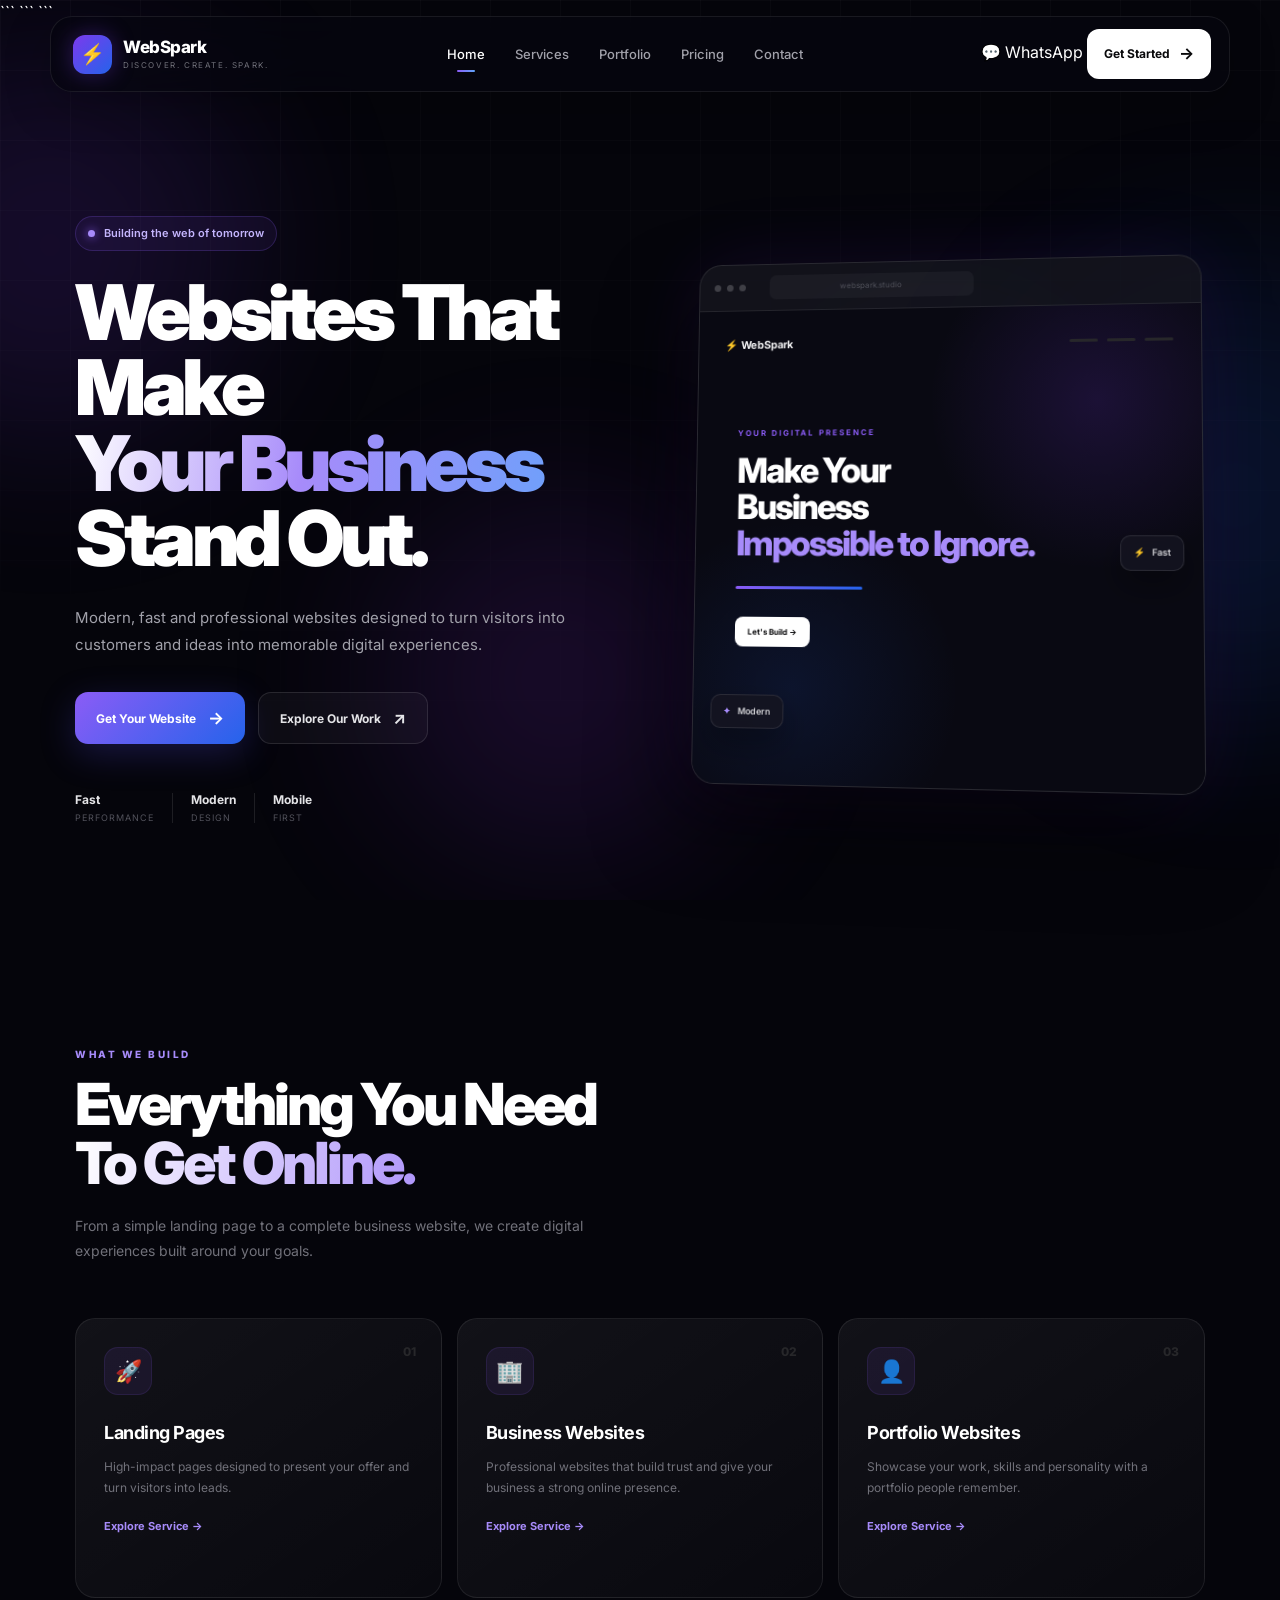
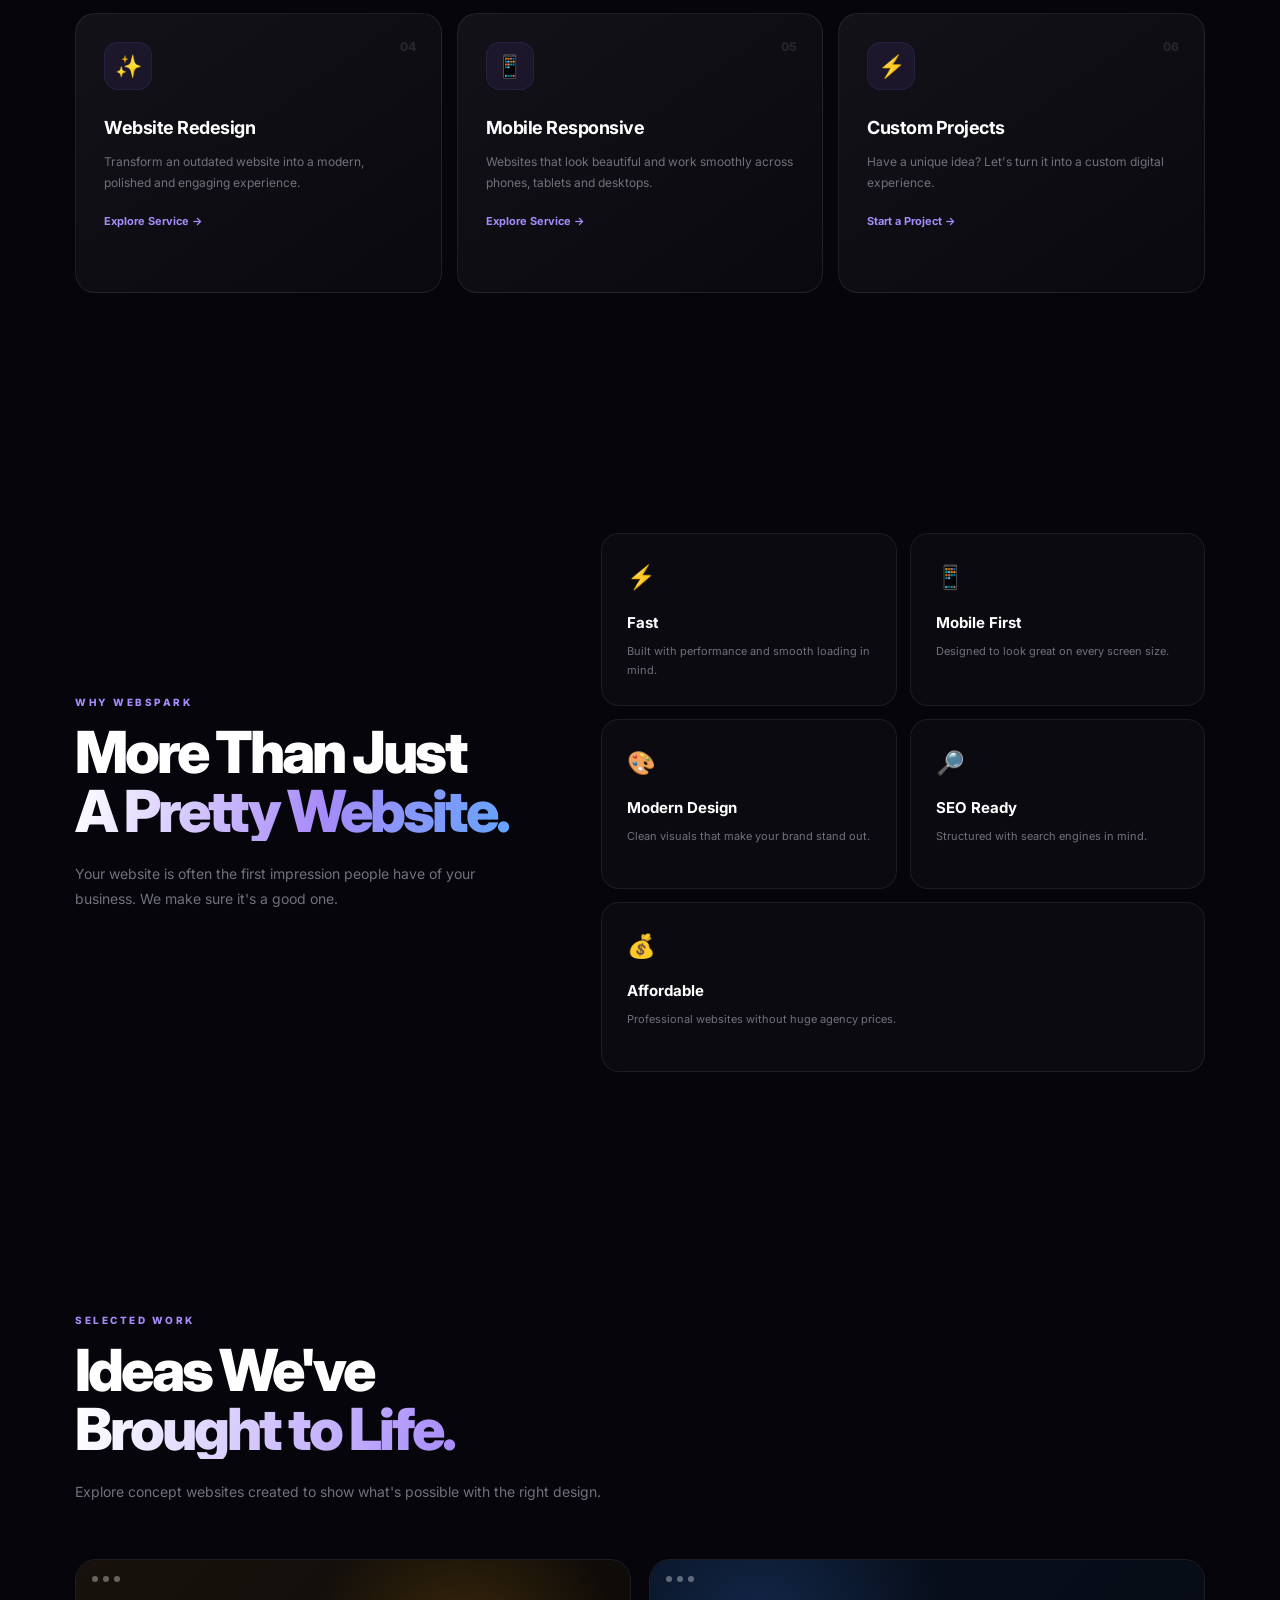
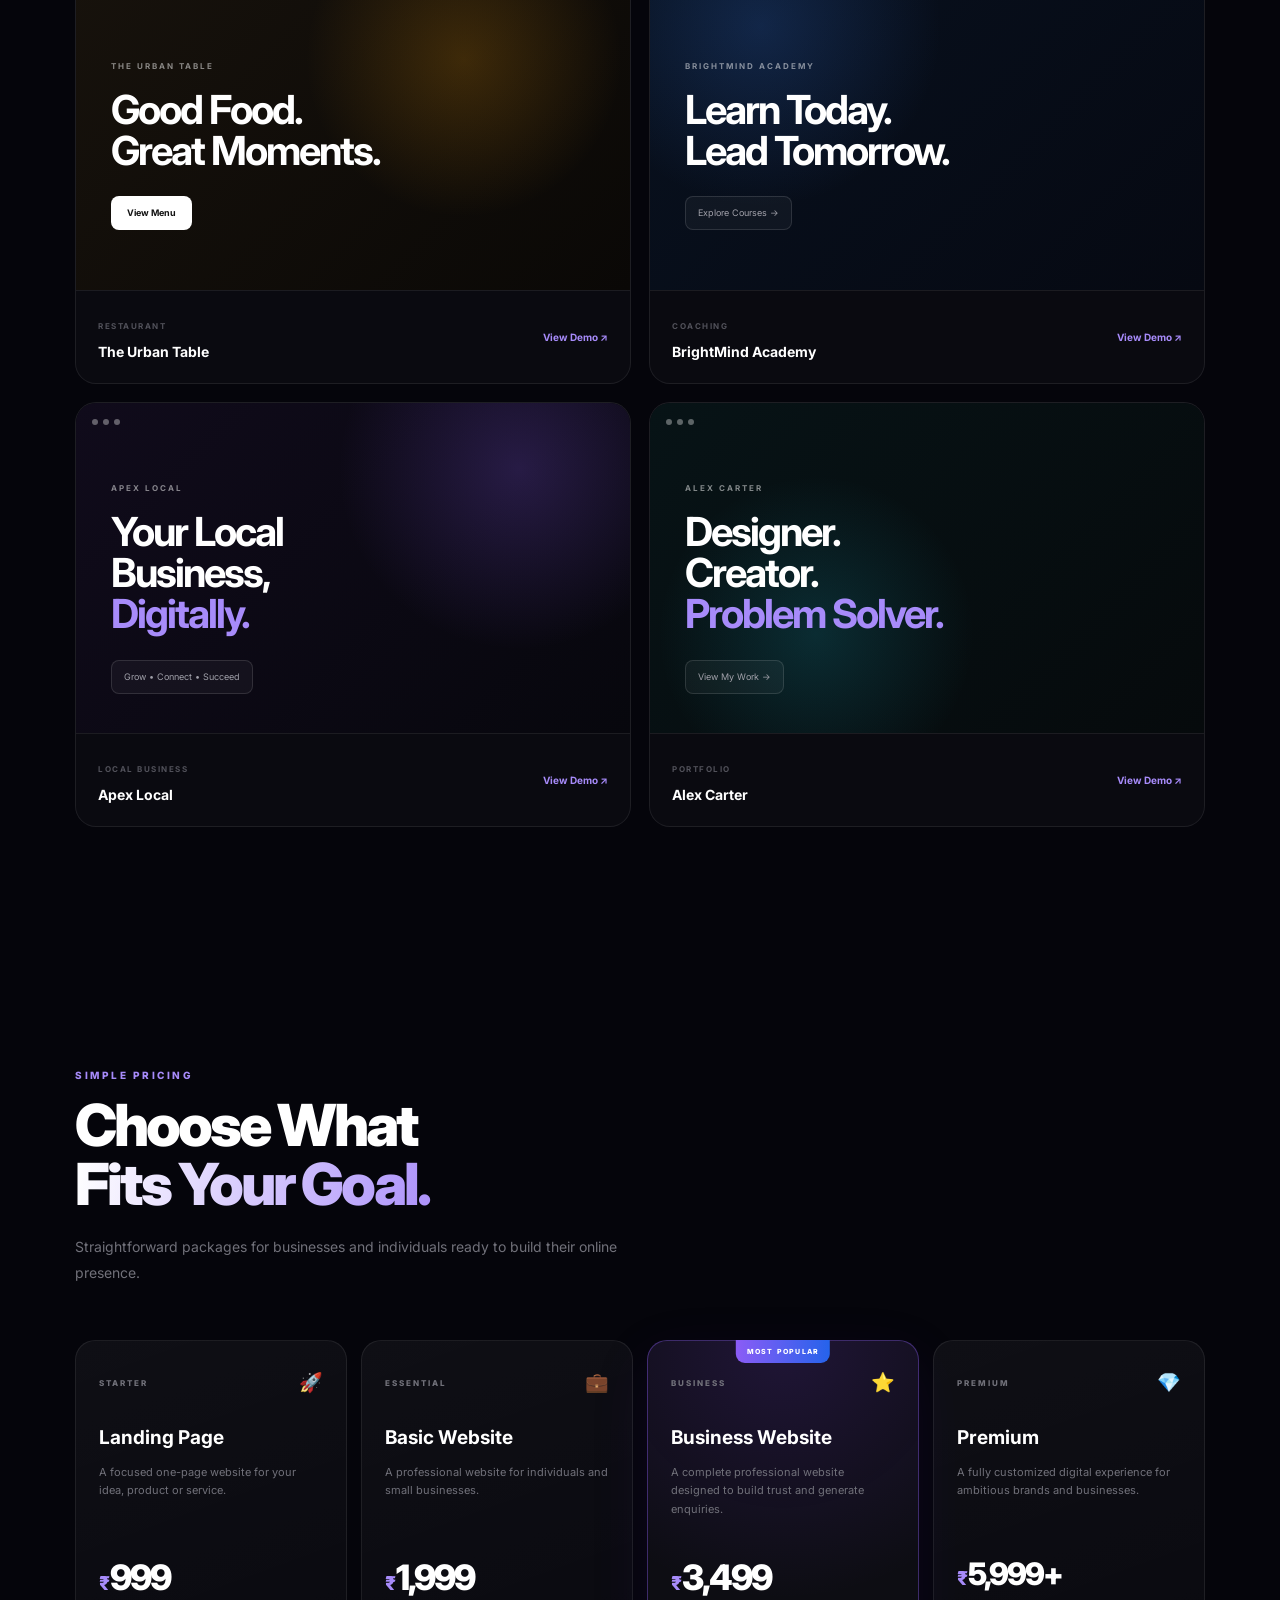
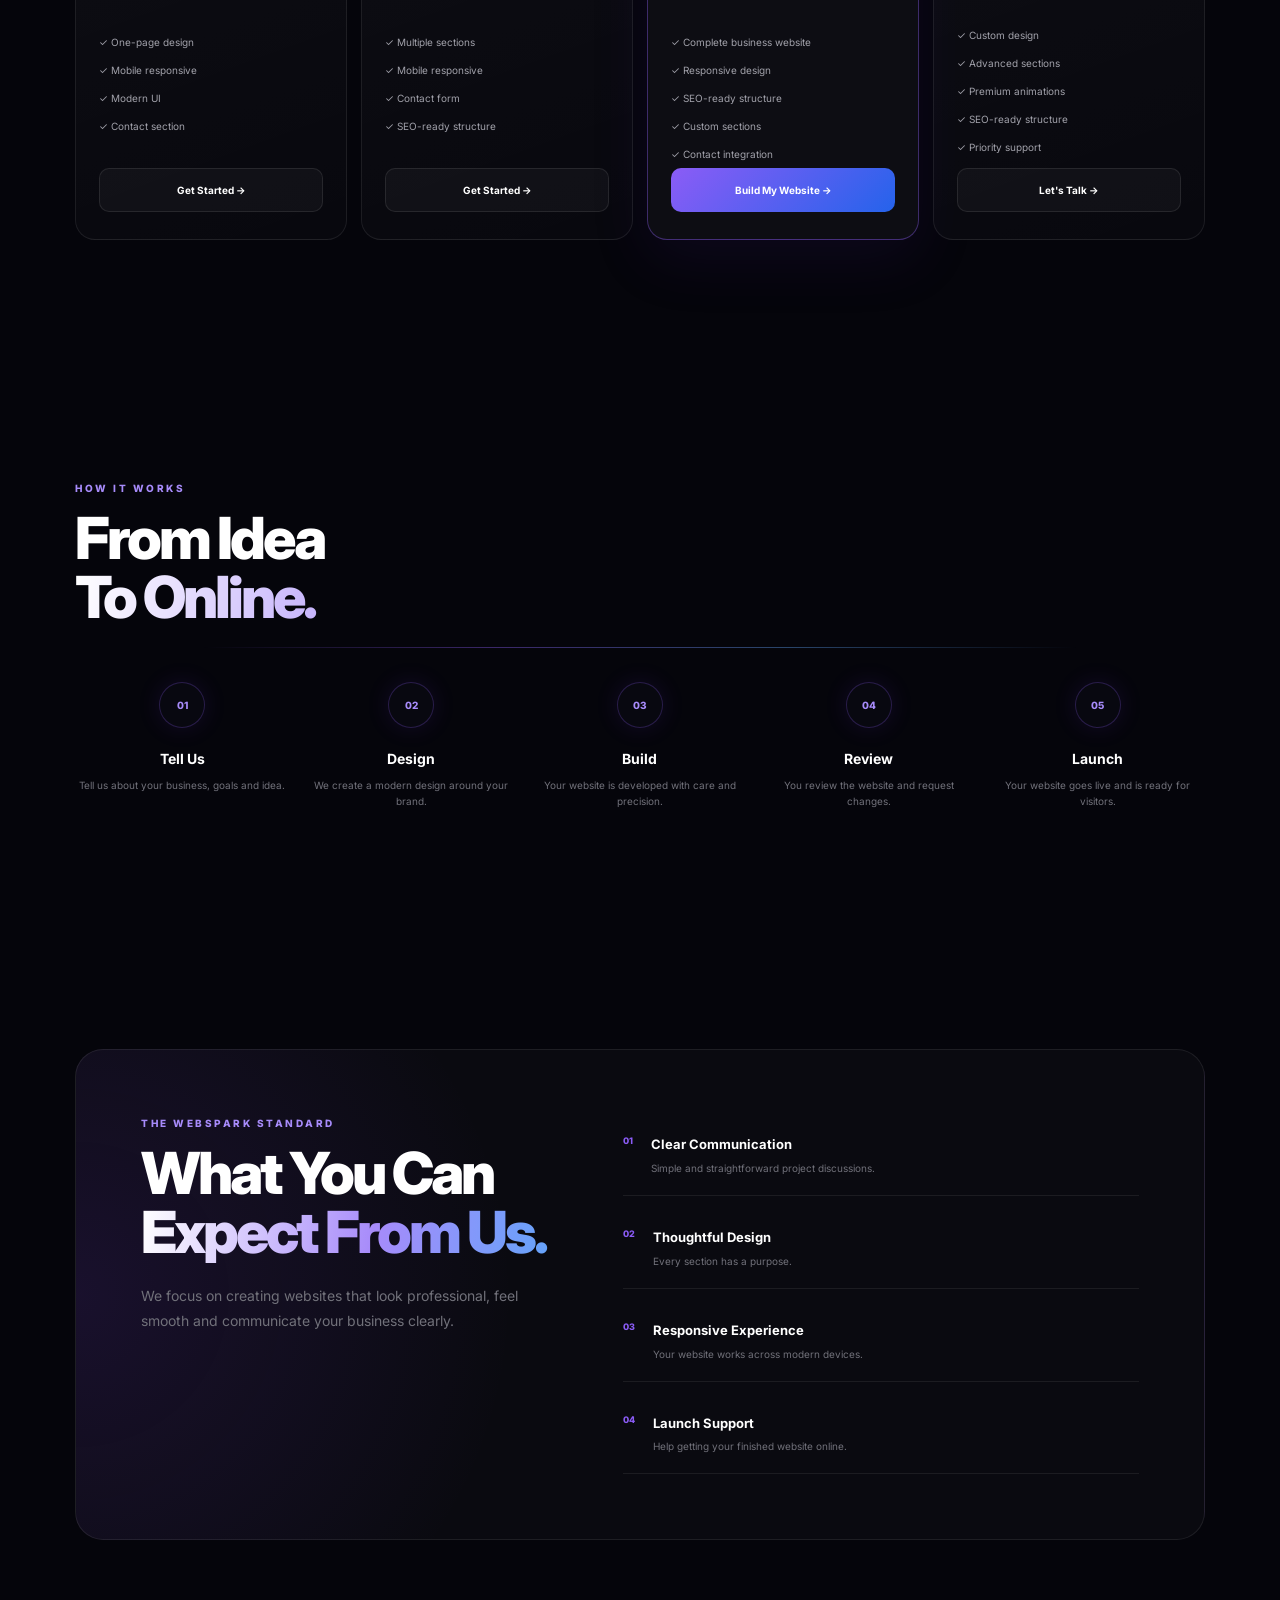
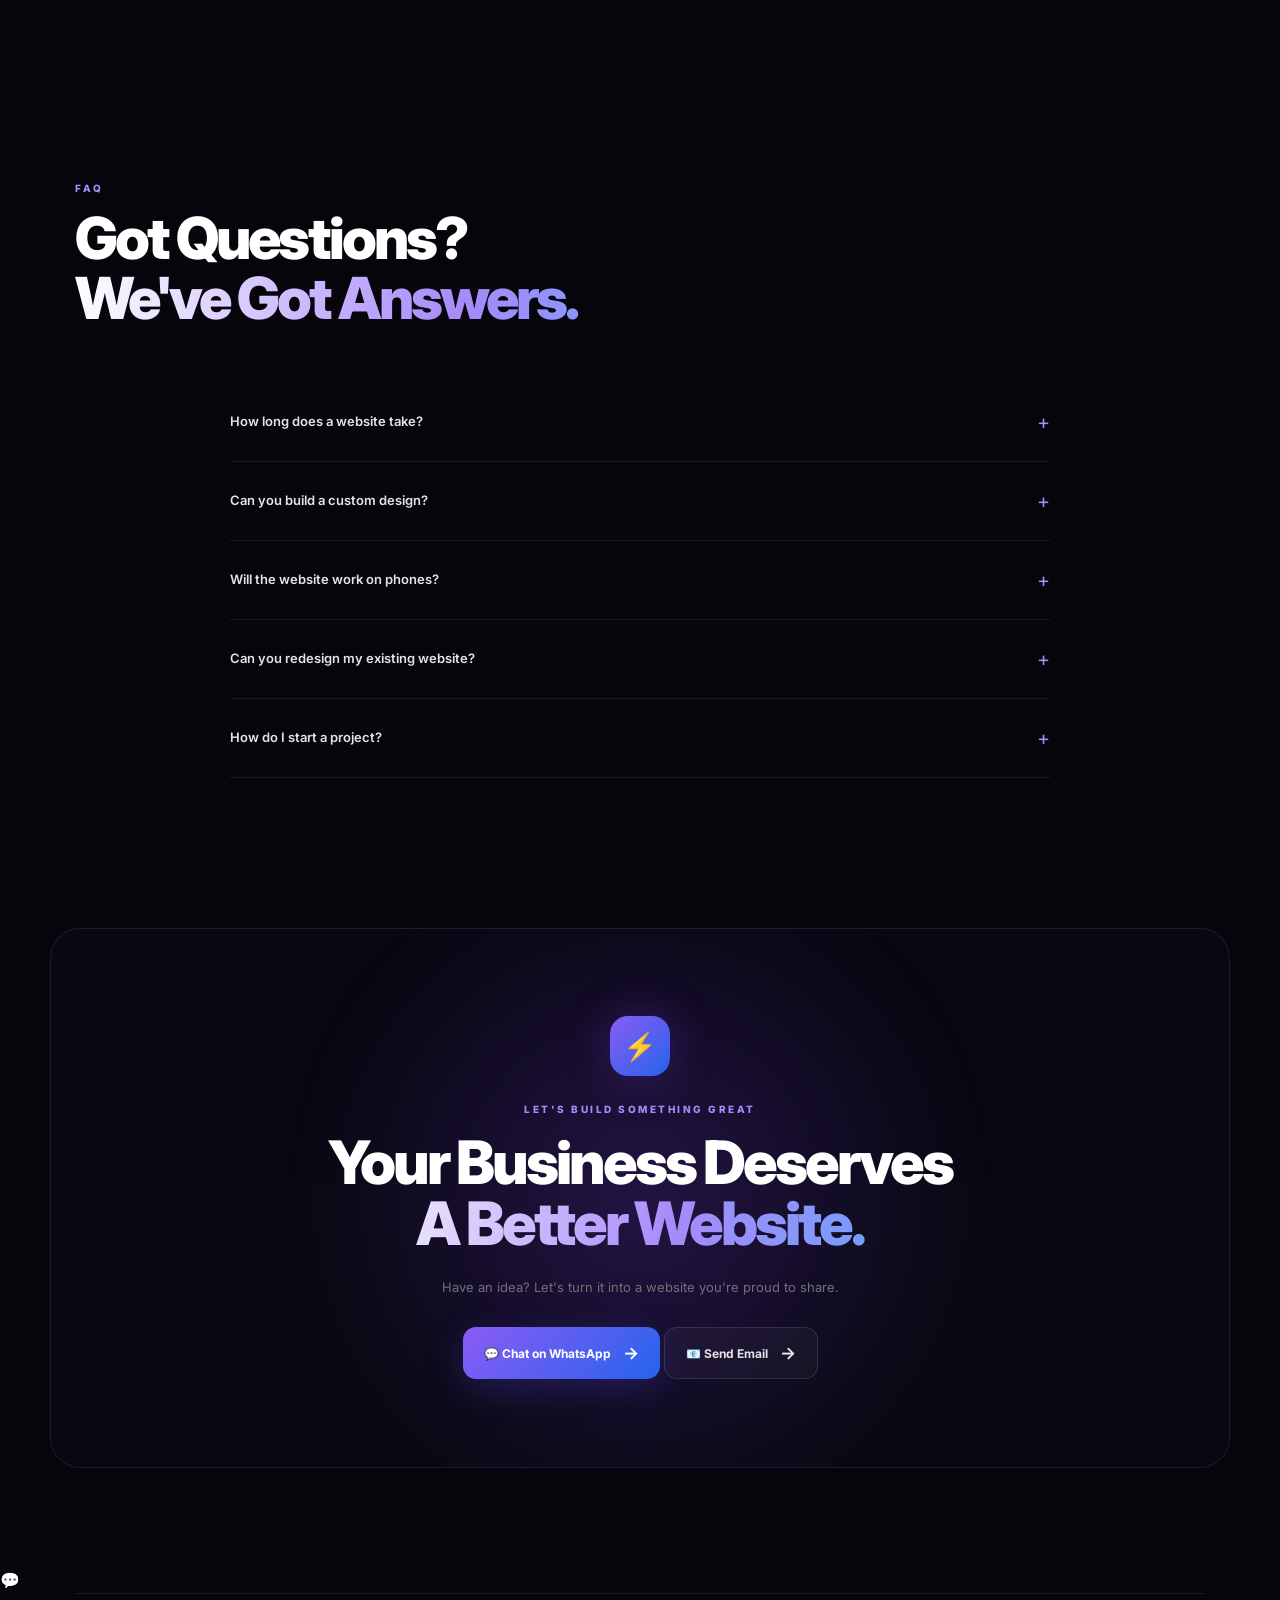
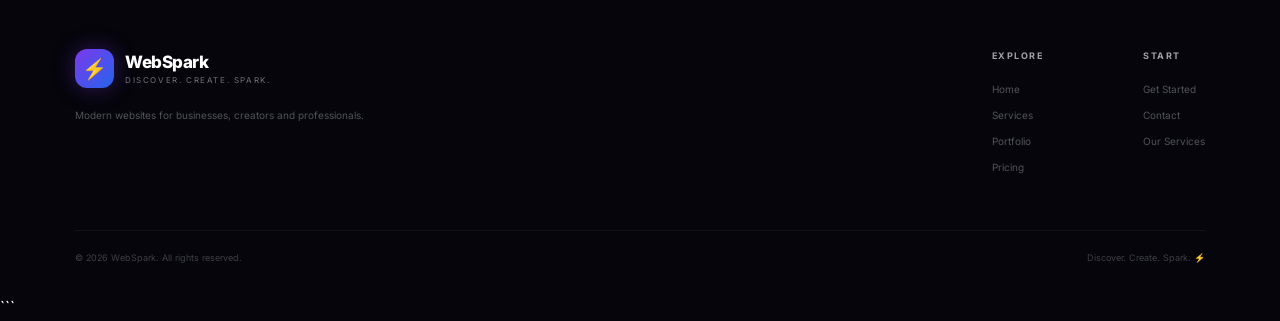
==== index.html @ c6ac58ce "Update index.html" ====
<!DOCTYPE html>

<html lang="en">
<head>
    <meta charset="UTF-8">

```
<meta name="viewport" content="width=device-width, initial-scale=1.0">

<meta
    name="description"
    content="WebSpark creates modern, fast and professional websites for businesses, creators and professionals."
>

<meta
    name="keywords"
    content="WebSpark, website design, business websites, landing pages, portfolio websites"
>

<meta name="author" content="WebSpark">

<title>WebSpark ⚡ | Modern Websites That Make Businesses Stand Out</title>

<link rel="stylesheet" href="style.css">
```

</head>

<body>

```
<!-- =========================================
     INTRO / LOGO ANIMATION
========================================== -->

<div id="intro-screen" class="intro-screen">

    <div class="intro-glow intro-glow-one"></div>
    <div class="intro-glow intro-glow-two"></div>

    <div class="intro-logo">

        <div class="logo-mark">
            <span>⚡</span>
        </div>

        <h1>Web<span>Spark</span></h1>

        <p>Discover. Create. Spark.</p>

    </div>

</div>


<!-- =========================================
     BACKGROUND EFFECTS
========================================== -->

<div class="background-effects">

    <div class="orb orb-one"></div>
    <div class="orb orb-two"></div>
    <div class="orb orb-three"></div>

</div>


<!-- =========================================
     NAVBAR
========================================== -->

<header class="navbar">

    <a href="#home" class="brand">

        <div class="brand-icon">⚡</div>

        <div class="brand-text">
            <strong>WebSpark</strong>
            <span>Discover. Create. Spark.</span>
        </div>

    </a>


    <nav class="nav-links">

        <a href="#home" class="active">Home</a>
        <a href="#services">Services</a>
        <a href="#portfolio">Portfolio</a>
        <a href="#pricing">Pricing</a>
        <a href="#contact">Contact</a>

    </nav>


    <div class="nav-actions">

        <a
            href="https://wa.me/918979978542?text=Hi%20WebSpark%20%F0%9F%9A%80%2C%20I%20want%20to%20discuss%20a%20website%20for%20my%20business."
            class="nav-whatsapp"
            target="_blank"
            rel="noopener noreferrer"
        >
            💬 WhatsApp
        </a>

        <a href="#contact" class="nav-button">
            Get Started <span>→</span>
        </a>

    </div>


    <button class="menu-button" id="menuButton" aria-label="Open menu">
        ☰
    </button>

</header>


<!-- =========================================
     MOBILE MENU
========================================== -->

<div class="mobile-menu" id="mobileMenu">

    <a href="#home">Home</a>
    <a href="#services">Services</a>
    <a href="#portfolio">Portfolio</a>
    <a href="#pricing">Pricing</a>
    <a href="#contact">Contact</a>

    <a
        href="https://wa.me/918979978542?text=Hi%20WebSpark%20%F0%9F%9A%80%2C%20I%20want%20to%20discuss%20a%20website%20for%20my%20business."
        target="_blank"
        rel="noopener noreferrer"
        class="mobile-whatsapp-button"
    >
        💬 Chat on WhatsApp
    </a>

    <a href="#contact" class="mobile-menu-button">
        Get Started →
    </a>

</div>


<!-- =========================================
     HERO SECTION
========================================== -->

<main>

    <section class="hero" id="home">

        <div class="hero-content">

            <div class="hero-badge">
                <span class="status-dot"></span>
                Building the web of tomorrow
            </div>


            <h1 class="hero-title">

                Websites That Make
                <span>Your Business</span>
                Stand Out.

            </h1>


            <p class="hero-description">

                Modern, fast and professional websites designed
                to turn visitors into customers and ideas into
                memorable digital experiences.

            </p>


            <div class="hero-buttons">

                <a href="#contact" class="primary-button">
                    Get Your Website
                    <span>→</span>
                </a>

                <a href="#portfolio" class="secondary-button">
                    Explore Our Work
                    <span>↗</span>
                </a>

            </div>


            <div class="hero-trust">

                <div class="trust-item">
                    <strong>Fast</strong>
                    <span>Performance</span>
                </div>

                <div class="trust-line"></div>

                <div class="trust-item">
                    <strong>Modern</strong>
                    <span>Design</span>
                </div>

                <div class="trust-line"></div>

                <div class="trust-item">
                    <strong>Mobile</strong>
                    <span>First</span>
                </div>

            </div>

        </div>


        <!-- HERO VISUAL -->

        <div class="hero-visual">

            <div class="visual-glow"></div>

            <div class="website-card">

                <div class="browser-bar">

                    <div class="browser-dots">
                        <span></span>
                        <span></span>
                        <span></span>
                    </div>

                    <div class="browser-address">
                        webspark.studio
                    </div>

                </div>


                <div class="mock-website">

                    <div class="mock-nav">

                        <div class="mock-logo">
                            ⚡ WebSpark
                        </div>

                        <div class="mock-nav-lines">
                            <span></span>
                            <span></span>
                            <span></span>
                        </div>

                    </div>


                    <div class="mock-content">

                        <div class="mock-small">
                            YOUR DIGITAL PRESENCE
                        </div>

                        <div class="mock-heading">
                            Make Your
                            <br>
                            Business
                            <br>
                            <span>Impossible to Ignore.</span>
                        </div>

                        <div class="mock-line"></div>

                        <div class="mock-button">
                            Let's Build →
                        </div>

                    </div>


                    <div class="floating-card floating-card-one">
                        <span>⚡</span>
                        Fast
                    </div>

                    <div class="floating-card floating-card-two">
                        <span>✦</span>
                        Modern
                    </div>

                </div>

            </div>

        </div>

    </section>


    <!-- =========================================
         SERVICES
    ========================================== -->

    <section class="section services-section" id="services">

        <div class="section-heading">

            <div class="section-label">
                WHAT WE BUILD
            </div>

            <h2>
                Everything You Need
                <span>To Get Online.</span>
            </h2>

            <p>
                From a simple landing page to a complete business
                website, we create digital experiences built around
                your goals.
            </p>

        </div>


        <div class="services-grid">

            <article class="service-card">

                <div class="service-number">01</div>

                <div class="service-icon">🚀</div>

                <h3>Landing Pages</h3>

                <p>
                    High-impact pages designed to present your
                    offer and turn visitors into leads.
                </p>

                <a href="#contact">Explore Service →</a>

            </article>


            <article class="service-card">

                <div class="service-number">02</div>

                <div class="service-icon">🏢</div>

                <h3>Business Websites</h3>

                <p>
                    Professional websites that build trust and
                    give your business a strong online presence.
                </p>

                <a href="#contact">Explore Service →</a>

            </article>


            <article class="service-card">

                <div class="service-number">03</div>

                <div class="service-icon">👤</div>

                <h3>Portfolio Websites</h3>

                <p>
                    Showcase your work, skills and personality
                    with a portfolio people remember.
                </p>

                <a href="#contact">Explore Service →</a>

            </article>


            <article class="service-card">

                <div class="service-number">04</div>

                <div class="service-icon">✨</div>

                <h3>Website Redesign</h3>

                <p>
                    Transform an outdated website into a modern,
                    polished and engaging experience.
                </p>

                <a href="#contact">Explore Service →</a>

            </article>


            <article class="service-card">

                <div class="service-number">05</div>

                <div class="service-icon">📱</div>

                <h3>Mobile Responsive</h3>

                <p>
                    Websites that look beautiful and work smoothly
                    across phones, tablets and desktops.
                </p>

                <a href="#contact">Explore Service →</a>

            </article>


            <article class="service-card service-card-special">

                <div class="service-number">06</div>

                <div class="service-icon">⚡</div>

                <h3>Custom Projects</h3>

                <p>
                    Have a unique idea? Let's turn it into a
                    custom digital experience.
                </p>

                <a href="#contact">Start a Project →</a>

            </article>

        </div>

    </section>


    <!-- =========================================
         WHY WEBSPARK
    ========================================== -->

    <section class="section why-section">

        <div class="why-content">

            <div class="section-label">
                WHY WEBSPARK
            </div>

            <h2>
                More Than Just
                <span>A Pretty Website.</span>
            </h2>

            <p>
                Your website is often the first impression people
                have of your business. We make sure it's a good one.
            </p>

        </div>


        <div class="why-grid">

            <div class="why-card">
                <div class="why-icon">⚡</div>
                <h3>Fast</h3>
                <p>Built with performance and smooth loading in mind.</p>
            </div>

            <div class="why-card">
                <div class="why-icon">📱</div>
                <h3>Mobile First</h3>
                <p>Designed to look great on every screen size.</p>
            </div>

            <div class="why-card">
                <div class="why-icon">🎨</div>
                <h3>Modern Design</h3>
                <p>Clean visuals that make your brand stand out.</p>
            </div>

            <div class="why-card">
                <div class="why-icon">🔎</div>
                <h3>SEO Ready</h3>
                <p>Structured with search engines in mind.</p>
            </div>

            <div class="why-card">
                <div class="why-icon">💰</div>
                <h3>Affordable</h3>
                <p>Professional websites without huge agency prices.</p>
            </div>

        </div>

    </section>


    <!-- =========================================
         PORTFOLIO
    ========================================== -->

    <section class="section portfolio-section" id="portfolio">

        <div class="section-heading">

            <div class="section-label">
                SELECTED WORK
            </div>

            <h2>
                Ideas We've
                <span>Brought to Life.</span>
            </h2>

            <p>
                Explore concept websites created to show what's
                possible with the right design.
            </p>

        </div>


        <div class="portfolio-grid">

            <article class="portfolio-card portfolio-restaurant">

                <div class="portfolio-preview">

                    <div class="preview-browser">
                        <span></span>
                        <span></span>
                        <span></span>
                    </div>

                    <div class="restaurant-preview">

                        <small>THE URBAN TABLE</small>

                        <h3>
                            Good Food.
                            <br>
                            Great Moments.
                        </h3>

                        <button>View Menu</button>

                    </div>

                </div>


                <div class="portfolio-info">

                    <div>
                        <span>RESTAURANT</span>
                        <h3>The Urban Table</h3>
                    </div>

                    <a href="#contact">View Demo ↗</a>

                </div>

            </article>


            <article class="portfolio-card portfolio-coaching">

                <div class="portfolio-preview">

                    <div class="preview-browser">
                        <span></span>
                        <span></span>
                        <span></span>
                    </div>

                    <div class="coaching-preview">

                        <small>BRIGHTMIND ACADEMY</small>

                        <h3>
                            Learn Today.
                            <br>
                            Lead Tomorrow.
                        </h3>

                        <div class="course-box">
                            Explore Courses →
                        </div>

                    </div>

                </div>


                <div class="portfolio-info">

                    <div>
                        <span>COACHING</span>
                        <h3>BrightMind Academy</h3>
                    </div>

                    <a href="#contact">View Demo ↗</a>

                </div>

            </article>


            <article class="portfolio-card portfolio-business">

                <div class="portfolio-preview">

                    <div class="preview-browser">
                        <span></span>
                        <span></span>
                        <span></span>
                    </div>

                    <div class="business-preview">

                        <small>APEX LOCAL</small>

                        <h3>
                            Your Local
                            <br>
                            Business,
                            <br>
                            <span>Digitally.</span>
                        </h3>

                        <div class="business-stat">
                            Grow • Connect • Succeed
                        </div>

                    </div>

                </div>


                <div class="portfolio-info">

                    <div>
                        <span>LOCAL BUSINESS</span>
                        <h3>Apex Local</h3>
                    </div>

                    <a href="#contact">View Demo ↗</a>

                </div>

            </article>


            <article class="portfolio-card portfolio-personal">

                <div class="portfolio-preview">

                    <div class="preview-browser">
                        <span></span>
                        <span></span>
                        <span></span>
                    </div>

                    <div class="personal-preview">

                        <small>ALEX CARTER</small>

                        <h3>
                            Designer.
                            <br>
                            Creator.
                            <br>
                            <span>Problem Solver.</span>
                        </h3>

                        <div class="personal-tag">
                            View My Work →
                        </div>

                    </div>

                </div>


                <div class="portfolio-info">

                    <div>
                        <span>PORTFOLIO</span>
                        <h3>Alex Carter</h3>
                    </div>

                    <a href="#contact">View Demo ↗</a>

                </div>

            </article>

        </div>

    </section>


    <!-- =========================================
         PRICING
    ========================================== -->

    <section class="section pricing-section" id="pricing">

        <div class="section-heading">

            <div class="section-label">
                SIMPLE PRICING
            </div>

            <h2>
                Choose What
                <span>Fits Your Goal.</span>
            </h2>

            <p>
                Straightforward packages for businesses and
                individuals ready to build their online presence.
            </p>

        </div>


        <div class="pricing-grid">

            <article class="pricing-card">

                <div class="pricing-top">
                    <span>STARTER</span>
                    <div class="pricing-icon">🚀</div>
                </div>

                <h3>Landing Page</h3>

                <p class="pricing-description">
                    A focused one-page website for your idea,
                    product or service.
                </p>

                <div class="price">
                    <span>₹</span>999
                </div>

                <ul>
                    <li>✓ One-page design</li>
                    <li>✓ Mobile responsive</li>
                    <li>✓ Modern UI</li>
                    <li>✓ Contact section</li>
                </ul>

                <a href="#contact" class="pricing-button">
                    Get Started →
                </a>

            </article>


            <article class="pricing-card">

                <div class="pricing-top">
                    <span>ESSENTIAL</span>
                    <div class="pricing-icon">💼</div>
                </div>

                <h3>Basic Website</h3>

                <p class="pricing-description">
                    A professional website for individuals
                    and small businesses.
                </p>

                <div class="price">
                    <span>₹</span>1,999
                </div>

                <ul>
                    <li>✓ Multiple sections</li>
                    <li>✓ Mobile responsive</li>
                    <li>✓ Contact form</li>
                    <li>✓ SEO-ready structure</li>
                </ul>

                <a href="#contact" class="pricing-button">
                    Get Started →
                </a>

            </article>


            <article class="pricing-card featured-pricing">

                <div class="popular-badge">
                    MOST POPULAR
                </div>

                <div class="pricing-top">
                    <span>BUSINESS</span>
                    <div class="pricing-icon">⭐</div>
                </div>

                <h3>Business Website</h3>

                <p class="pricing-description">
                    A complete professional website designed
                    to build trust and generate enquiries.
                </p>

                <div class="price">
                    <span>₹</span>3,499
                </div>

                <ul>
                    <li>✓ Complete business website</li>
                    <li>✓ Responsive design</li>
                    <li>✓ SEO-ready structure</li>
                    <li>✓ Custom sections</li>
                    <li>✓ Contact integration</li>
                </ul>

                <a href="#contact" class="pricing-button featured-button">
                    Build My Website →
                </a>

            </article>


            <article class="pricing-card">

                <div class="pricing-top">
                    <span>PREMIUM</span>
                    <div class="pricing-icon">💎</div>
                </div>

                <h3>Premium</h3>

                <p class="pricing-description">
                    A fully customized digital experience for
                    ambitious brands and businesses.
                </p>

                <div class="price premium-price">
                    <span>₹</span>5,999+
                </div>

                <ul>
                    <li>✓ Custom design</li>
                    <li>✓ Advanced sections</li>
                    <li>✓ Premium animations</li>
                    <li>✓ SEO-ready structure</li>
                    <li>✓ Priority support</li>
                </ul>

                <a href="#contact" class="pricing-button">
                    Let's Talk →
                </a>

            </article>

        </div>

    </section>


    <!-- =========================================
         PROCESS
    ========================================== -->

    <section class="section process-section">

        <div class="section-heading">

            <div class="section-label">
                HOW IT WORKS
            </div>

            <h2>
                From Idea
                <span>To Online.</span>
            </h2>

        </div>


        <div class="process-line"></div>


        <div class="process-grid">

            <div class="process-step">

                <div class="process-number">01</div>

                <h3>Tell Us</h3>

                <p>
                    Tell us about your business, goals and idea.
                </p>

            </div>


            <div class="process-step">

                <div class="process-number">02</div>

                <h3>Design</h3>

                <p>
                    We create a modern design around your brand.
                </p>

            </div>


            <div class="process-step">

                <div class="process-number">03</div>

                <h3>Build</h3>

                <p>
                    Your website is developed with care and precision.
                </p>

            </div>


            <div class="process-step">

                <div class="process-number">04</div>

                <h3>Review</h3>

                <p>
                    You review the website and request changes.
                </p>

            </div>


            <div class="process-step">

                <div class="process-number">05</div>

                <h3>Launch</h3>

                <p>
                    Your website goes live and is ready for visitors.
                </p>

            </div>

        </div>

    </section>


    <!-- =========================================
         CLIENT EXPECTATIONS
    ========================================== -->

    <section class="section expectations-section">

        <div class="expectations-box">

            <div class="expectations-content">

                <div class="section-label">
                    THE WEBSPARK STANDARD
                </div>

                <h2>
                    What You Can
                    <span>Expect From Us.</span>
                </h2>

                <p>
                    We focus on creating websites that look
                    professional, feel smooth and communicate
                    your business clearly.
                </p>

            </div>


            <div class="expectations-list">

                <div class="expectation">
                    <span>01</span>
                    <div>
                        <h3>Clear Communication</h3>
                        <p>
                            Simple and straightforward project discussions.
                        </p>
                    </div>
                </div>


                <div class="expectation">
                    <span>02</span>
                    <div>
                        <h3>Thoughtful Design</h3>
                        <p>
                            Every section has a purpose.
                        </p>
                    </div>
                </div>


                <div class="expectation">
                    <span>03</span>
                    <div>
                        <h3>Responsive Experience</h3>
                        <p>
                            Your website works across modern devices.
                        </p>
                    </div>
                </div>


                <div class="expectation">
                    <span>04</span>
                    <div>
                        <h3>Launch Support</h3>
                        <p>
                            Help getting your finished website online.
                        </p>
                    </div>
                </div>

            </div>

        </div>

    </section>


    <!-- =========================================
         FAQ
    ========================================== -->

    <section class="section faq-section">

        <div class="section-heading">

            <div class="section-label">
                FAQ
            </div>

            <h2>
                Got Questions?
                <span>We've Got Answers.</span>
            </h2>

        </div>


        <div class="faq-container">

            <div class="faq-item">

                <button class="faq-question">
                    How long does a website take?
                    <span>+</span>
                </button>

                <div class="faq-answer">
                    <p>
                        Project timelines depend on the size and
                        requirements of the website. We'll discuss
                        the expected timeline before starting.
                    </p>
                </div>

            </div>


            <div class="faq-item">

                <button class="faq-question">
                    Can you build a custom design?
                    <span>+</span>
                </button>

                <div class="faq-answer">
                    <p>
                        Yes. We can create a design around your
                        brand, content and business goals.
                    </p>
                </div>

            </div>


            <div class="faq-item">

                <button class="faq-question">
                    Will the website work on phones?
                    <span>+</span>
                </button>

                <div class="faq-answer">
                    <p>
                        Yes. Responsive design is part of our
                        standard approach.
                    </p>
                </div>

            </div>


            <div class="faq-item">

                <button class="faq-question">
                    Can you redesign my existing website?
                    <span>+</span>
                </button>

                <div class="faq-answer">
                    <p>
                        Absolutely. We can modernize the design,
                        improve the structure and make the experience
                        more responsive.
                    </p>
                </div>

            </div>


            <div class="faq-item">

                <button class="faq-question">
                    How do I start a project?
                    <span>+</span>
                </button>

                <div class="faq-answer">
                    <p>
                        Simply contact us with your idea and we'll
                        discuss what you need.
                    </p>
                </div>

            </div>

        </div>

    </section>


    <!-- =========================================
         FINAL CTA
    ========================================== -->

    <section class="final-cta" id="contact">

        <div class="cta-glow"></div>

        <div class="cta-content">

            <div class="cta-logo">
                ⚡
            </div>

            <div class="section-label">
                LET'S BUILD SOMETHING GREAT
            </div>

            <h2>
                Your Business Deserves
                <span>A Better Website.</span>
            </h2>

            <p>
                Have an idea? Let's turn it into a website
                you're proud to share.
            </p>


            <div class="cta-buttons">

                <a
                    href="https://wa.me/918979978542?text=Hi%20WebSpark%20%F0%9F%9A%80%2C%20I%20want%20to%20discuss%20a%20website%20for%20my%20business."
                    class="primary-button"
                    target="_blank"
                    rel="noopener noreferrer"
                >
                    💬 Chat on WhatsApp
                    <span>→</span>
                </a>

                <a
                    href="mailto:gargatharv88@gmail.com?subject=WebSpark%20Website%20Enquiry"
                    class="secondary-button"
                >
                    📧 Send Email
                    <span>→</span>
                </a>

            </div>

        </div>

    </section>

</main>


<!-- =========================================
     FLOATING WHATSAPP BUTTON
========================================== -->

<a
    href="https://wa.me/918979978542?text=Hi%20WebSpark%20%F0%9F%9A%80%2C%20I%20want%20to%20discuss%20a%20website%20for%20my%20business."
    class="whatsapp-float"
    target="_blank"
    rel="noopener noreferrer"
    aria-label="Chat with WebSpark on WhatsApp"
    title="Chat on WhatsApp"
>
    💬
</a>


<!-- =========================================
     FOOTER
========================================== -->

<footer class="footer">

    <div class="footer-main">

        <div class="footer-brand">

            <a href="#home" class="brand">

                <div class="brand-icon">⚡</div>

                <div class="brand-text">
                    <strong>WebSpark</strong>
                    <span>Discover. Create. Spark.</span>
                </div>

            </a>

            <p>
                Modern websites for businesses,
                creators and professionals.
            </p>

        </div>


        <div class="footer-links">

            <div>

                <h4>Explore</h4>

                <a href="#home">Home</a>
                <a href="#services">Services</a>
                <a href="#portfolio">Portfolio</a>
                <a href="#pricing">Pricing</a>

            </div>


            <div>

                <h4>Start</h4>

                <a href="#contact">Get Started</a>
                <a href="#contact">Contact</a>
                <a href="#services">Our Services</a>

            </div>

        </div>

    </div>


    <div class="footer-bottom">

        <p>
            © <span id="currentYear"></span> WebSpark. All rights reserved.
        </p>

        <p>
            Discover. Create. Spark. ⚡
        </p>

    </div>

</footer>


<script src="script.js"></script>
```

</body>
</html>
---- style.css ----
/* =========================================================
   WEBSPARK — MAIN STYLESHEET
   ========================================================= */

@import url('https://fonts.googleapis.com/css2?family=Inter:wght@400;500;600;700;800;900&display=swap');


/* =========================================================
   RESET
   ========================================================= */

* {
    margin: 0;
    padding: 0;
    box-sizing: border-box;
}

html {
    scroll-behavior: smooth;
}

body {
    font-family: 'Inter', Arial, sans-serif;
    background: #05050b;
    color: #ffffff;
    overflow-x: hidden;
    line-height: 1.6;
}

body.intro-active {
    overflow: hidden;
}

a {
    color: inherit;
    text-decoration: none;
}

button,
input,
textarea {
    font: inherit;
}

button {
    cursor: pointer;
}

::selection {
    background: rgba(139, 92, 246, 0.35);
    color: #ffffff;
}


/* =========================================================
   INTRO SCREEN
   ========================================================= */

.intro-screen {
    position: fixed;
    inset: 0;
    z-index: 99999;
    display: flex;
    align-items: center;
    justify-content: center;
    overflow: hidden;
    background:
        radial-gradient(circle at center,
        rgba(91, 33, 182, 0.18),
        transparent 35%),
        #05050b;
    animation: introExit 0.9s ease 2.7s forwards;
}

.intro-logo {
    position: relative;
    z-index: 3;
    text-align: center;
    animation: logoEntrance 1.15s cubic-bezier(.16, 1, .3, 1) forwards;
}

.logo-mark {
    width: 92px;
    height: 92px;
    margin: 0 auto 22px;
    display: flex;
    align-items: center;
    justify-content: center;
    border-radius: 28px;
    border: 1px solid rgba(255, 255, 255, 0.14);
    background:
        linear-gradient(145deg,
        rgba(139, 92, 246, 0.28),
        rgba(37, 99, 235, 0.15));
    box-shadow:
        0 0 35px rgba(124, 58, 237, 0.35),
        inset 0 0 30px rgba(255, 255, 255, 0.04);
    animation: logoPulse 1.8s ease-in-out infinite;
}

.logo-mark span {
    font-size: 48px;
    filter:
        drop-shadow(0 0 12px rgba(167, 139, 250, 0.9));
}

.intro-logo h1 {
    font-size: clamp(42px, 8vw, 76px);
    font-weight: 900;
    letter-spacing: -4px;
    line-height: 1;
}

.intro-logo h1 span {
    background: linear-gradient(
        100deg,
        #ffffff 0%,
        #a78bfa 45%,
        #60a5fa 100%
    );
    -webkit-background-clip: text;
    background-clip: text;
    color: transparent;
}

.intro-logo p {
    margin-top: 15px;
    color: #a1a1aa;
    font-size: 13px;
    letter-spacing: 5px;
    text-transform: uppercase;
}

.intro-glow {
    position: absolute;
    width: 520px;
    height: 520px;
    border-radius: 50%;
    filter: blur(100px);
    opacity: 0.3;
    pointer-events: none;
}

.intro-glow-one {
    background: #7c3aed;
    animation: glowFloatOne 4s ease-in-out infinite;
}

.intro-glow-two {
    background: #2563eb;
    animation: glowFloatTwo 4s ease-in-out infinite;
}


@keyframes logoEntrance {
    0% {
        opacity: 0;
        transform: translateY(30px) scale(0.72);
        filter: blur(12px);
    }

    60% {
        opacity: 1;
        transform: translateY(-3px) scale(1.04);
        filter: blur(0);
    }

    100% {
        opacity: 1;
        transform: translateY(0) scale(1);
    }
}

@keyframes logoPulse {
    0%,
    100% {
        transform: scale(1);
    }

    50% {
        transform: scale(1.04);
    }
}

@keyframes introExit {
    to {
        opacity: 0;
        visibility: hidden;
        pointer-events: none;
    }
}

@keyframes glowFloatOne {
    0%,
    100% {
        transform: translate(-120px, -50px);
    }

    50% {
        transform: translate(120px, 80px);
    }
}

@keyframes glowFloatTwo {
    0%,
    100% {
        transform: translate(130px, 80px);
    }

    50% {
        transform: translate(-100px, -80px);
    }
}


/* =========================================================
   BACKGROUND
   ========================================================= */

.background-effects {
    position: fixed;
    inset: 0;
    z-index: -2;
    pointer-events: none;
    overflow: hidden;
}

.background-effects::before {
    content: "";
    position: absolute;
    inset: 0;
    background-image:
        linear-gradient(
            rgba(255, 255, 255, 0.025) 1px,
            transparent 1px
        ),
        linear-gradient(
            90deg,
            rgba(255, 255, 255, 0.025) 1px,
            transparent 1px
        );
    background-size: 70px 70px;
    mask-image: linear-gradient(
        to bottom,
        black,
        transparent 85%
    );
}

.orb {
    position: absolute;
    border-radius: 50%;
    filter: blur(90px);
    opacity: 0.14;
}

.orb-one {
    width: 400px;
    height: 400px;
    top: 5%;
    left: -150px;
    background: #7c3aed;
}

.orb-two {
    width: 450px;
    height: 450px;
    top: 30%;
    right: -180px;
    background: #2563eb;
}

.orb-three {
    width: 350px;
    height: 350px;
    bottom: 5%;
    left: 30%;
    background: #9333ea;
}


/* =========================================================
   NAVBAR
   ========================================================= */

.navbar {
    position: fixed;
    top: 0;
    left: 50%;
    transform: translateX(-50%);
    z-index: 1000;
    width: min(1180px, calc(100% - 32px));
    height: 76px;
    margin-top: 16px;
    padding: 0 18px 0 22px;

    display: flex;
    align-items: center;
    justify-content: space-between;

    border: 1px solid rgba(255, 255, 255, 0.08);
    border-radius: 22px;

    background: rgba(7, 7, 15, 0.68);
    backdrop-filter: blur(22px);
    -webkit-backdrop-filter: blur(22px);

    box-shadow:
        0 15px 45px rgba(0, 0, 0, 0.25);
}

.brand {
    display: flex;
    align-items: center;
    gap: 11px;
}

.brand-icon {
    width: 39px;
    height: 39px;
    display: flex;
    align-items: center;
    justify-content: center;

    border-radius: 12px;

    background: linear-gradient(
        135deg,
        #7c3aed,
        #2563eb
    );

    box-shadow:
        0 0 22px rgba(124, 58, 237, 0.35);

    font-size: 20px;
}

.brand-text {
    display: flex;
    flex-direction: column;
    line-height: 1.05;
}

.brand-text strong {
    font-size: 17px;
    font-weight: 800;
    letter-spacing: -0.5px;
}

.brand-text span {
    margin-top: 4px;
    color: #71717a;
    font-size: 8px;
    letter-spacing: 1.6px;
    text-transform: uppercase;
}

.nav-links {
    display: flex;
    align-items: center;
    gap: 30px;
}

.nav-links a {
    position: relative;
    color: #a1a1aa;
    font-size: 13px;
    font-weight: 500;
    transition: color 0.25s ease;
}

.nav-links a:hover,
.nav-links a.active {
    color: #ffffff;
}

.nav-links a::after {
    content: "";
    position: absolute;
    left: 50%;
    bottom: -8px;
    width: 0;
    height: 2px;
    border-radius: 10px;
    background: linear-gradient(
        90deg,
        #8b5cf6,
        #60a5fa
    );
    transform: translateX(-50%);
    transition: width 0.25s ease;
}

.nav-links a:hover::after,
.nav-links a.active::after {
    width: 18px;
}

.nav-button {
    display: inline-flex;
    align-items: center;
    gap: 9px;

    padding: 12px 17px;
    border-radius: 12px;

    background: #ffffff;
    color: #09090b;

    font-size: 12px;
    font-weight: 700;

    transition:
        transform 0.25s ease,
        box-shadow 0.25s ease;
}

.nav-button:hover {
    transform: translateY(-2px);
    box-shadow:
        0 10px 30px rgba(255, 255, 255, 0.13);
}

.nav-button span {
    font-size: 16px;
}

.menu-button {
    display: none;
    width: 42px;
    height: 42px;
    border: 1px solid rgba(255,255,255,0.1);
    border-radius: 12px;
    background: rgba(255,255,255,0.04);
    color: white;
    font-size: 20px;
}

.mobile-menu {
    display: none;
}


/* =========================================================
   HERO
   ========================================================= */

.hero {
    position: relative;
    min-height: 900px;
    max-width: 1180px;
    margin: 0 auto;
    padding:
        190px 25px
        100px;

    display: grid;
    grid-template-columns: 1.02fr 0.98fr;
    align-items: center;
    gap: 65px;
}

.hero-content {
    position: relative;
    z-index: 2;
    animation: heroReveal 1s ease 2.85s both;
}

@keyframes heroReveal {
    from {
        opacity: 0;
        transform: translateY(25px);
    }

    to {
        opacity: 1;
        transform: translateY(0);
    }
}

.hero-badge {
    width: fit-content;
    display: flex;
    align-items: center;
    gap: 9px;

    padding: 8px 12px;
    margin-bottom: 24px;

    border: 1px solid rgba(139, 92, 246, 0.22);
    border-radius: 100px;

    background: rgba(139, 92, 246, 0.07);

    color: #c4b5fd;
    font-size: 11px;
    font-weight: 600;
}

.status-dot {
    width: 7px;
    height: 7px;
    border-radius: 50%;
    background: #a78bfa;
    box-shadow:
        0 0 10px #8b5cf6;

    animation: statusPulse 1.7s infinite;
}

@keyframes statusPulse {
    0%,
    100% {
        opacity: 1;
        transform: scale(1);
    }

    50% {
        opacity: 0.45;
        transform: scale(0.75);
    }
}

.hero-title {
    max-width: 700px;

    font-size: clamp(48px, 6vw, 78px);
    line-height: 0.98;
    letter-spacing: -4.5px;
    font-weight: 900;
}

.hero-title span {
    display: block;

    background: linear-gradient(
        100deg,
        #ffffff 0%,
        #a78bfa 42%,
        #60a5fa 100%
    );

    -webkit-background-clip: text;
    background-clip: text;
    color: transparent;
}

.hero-description {
    max-width: 570px;
    margin-top: 28px;

    color: #a1a1aa;
    font-size: 15px;
    line-height: 1.8;
}

.hero-buttons {
    display: flex;
    flex-wrap: wrap;
    gap: 13px;
    margin-top: 34px;
}

.primary-button,
.secondary-button {
    display: inline-flex;
    align-items: center;
    justify-content: center;
    gap: 12px;

    min-height: 52px;
    padding: 0 21px;

    border-radius: 13px;

    font-size: 12px;
    font-weight: 700;

    transition:
        transform 0.25s ease,
        box-shadow 0.25s ease,
        border-color 0.25s ease;
}

.primary-button {
    background: linear-gradient(
        135deg,
        #8b5cf6,
        #2563eb
    );

    box-shadow:
        0 10px 35px rgba(79, 70, 229, 0.25);
}

.primary-button:hover {
    transform: translateY(-3px);
    box-shadow:
        0 16px 45px rgba(79, 70, 229, 0.38);
}

.secondary-button {
    border: 1px solid rgba(255,255,255,0.11);
    background: rgba(255,255,255,0.035);
    color: #e4e4e7;
}

.secondary-button:hover {
    transform: translateY(-3px);
    border-color: rgba(167,139,250,0.35);
    background: rgba(139,92,246,0.08);
}

.primary-button span,
.secondary-button span {
    font-size: 17px;
}

.hero-trust {
    display: flex;
    align-items: center;
    gap: 18px;
    margin-top: 46px;
}

.trust-item {
    display: flex;
    flex-direction: column;
}

.trust-item strong {
    color: #e4e4e7;
    font-size: 12px;
}

.trust-item span {
    margin-top: 2px;
    color: #52525b;
    font-size: 9px;
    text-transform: uppercase;
    letter-spacing: 1px;
}

.trust-line {
    width: 1px;
    height: 30px;
    background: rgba(255,255,255,0.1);
}


/* =========================================================
   HERO VISUAL
   ========================================================= */

.hero-visual {
    position: relative;
    display: flex;
    justify-content: center;
    animation: visualReveal 1.1s cubic-bezier(.16,1,.3,1) 3s both;
}

@keyframes visualReveal {
    from {
        opacity: 0;
        transform: translateY(40px) rotate(2deg);
    }

    to {
        opacity: 1;
        transform: translateY(0) rotate(0);
    }
}

.visual-glow {
    position: absolute;
    width: 420px;
    height: 420px;
    border-radius: 50%;
    background:
        radial-gradient(
            circle,
            rgba(124,58,237,0.28),
            rgba(37,99,235,0.08),
            transparent 70%
        );
    filter: blur(15px);
}

.website-card {
    position: relative;
    width: min(510px, 100%);
    transform: perspective(1000px) rotateY(-5deg) rotateX(3deg);

    border: 1px solid rgba(255,255,255,0.12);
    border-radius: 23px;
    overflow: hidden;

    background: rgba(15,15,24,0.78);

    box-shadow:
        -20px 40px 80px rgba(0,0,0,0.5),
        0 0 80px rgba(124,58,237,0.12);

    transition: transform 0.5s ease;
}

.website-card:hover {
    transform:
        perspective(1000px)
        rotateY(0)
        rotateX(0)
        translateY(-8px);
}

.browser-bar {
    height: 48px;
    padding: 0 15px;

    display: flex;
    align-items: center;
    gap: 25px;

    border-bottom: 1px solid rgba(255,255,255,0.08);
    background: rgba(255,255,255,0.025);
}

.browser-dots {
    display: flex;
    gap: 6px;
}

.browser-dots span {
    width: 7px;
    height: 7px;
    border-radius: 50%;
    background: #3f3f46;
}

.browser-address {
    flex: 1;
    max-width: 210px;
    padding: 6px 12px;
    border-radius: 7px;
    background: rgba(255,255,255,0.04);
    color: #52525b;
    font-size: 8px;
    text-align: center;
}

.mock-website {
    position: relative;
    min-height: 480px;
    padding: 27px;
    overflow: hidden;

    background:
        radial-gradient(
            circle at 80% 20%,
            rgba(124,58,237,0.16),
            transparent 30%
        ),
        radial-gradient(
            circle at 20% 80%,
            rgba(37,99,235,0.12),
            transparent 30%
        ),
        #090912;
}

.mock-nav {
    display: flex;
    align-items: center;
    justify-content: space-between;
}

.mock-logo {
    color: #f4f4f5;
    font-size: 11px;
    font-weight: 700;
}

.mock-nav-lines {
    display: flex;
    gap: 9px;
}

.mock-nav-lines span {
    width: 28px;
    height: 3px;
    border-radius: 10px;
    background: #27272a;
}

.mock-content {
    padding: 75px 15px 30px;
}

.mock-small {
    color: #8b5cf6;
    font-size: 8px;
    font-weight: 700;
    letter-spacing: 2px;
}

.mock-heading {
    margin-top: 14px;
    color: #ffffff;
    font-size: 35px;
    line-height: 1.05;
    font-weight: 800;
    letter-spacing: -2px;
}

.mock-heading span {
    color: #a78bfa;
}

.mock-line {
    width: 130px;
    height: 3px;
    margin-top: 25px;
    border-radius: 10px;
    background: linear-gradient(
        90deg,
        #8b5cf6,
        #2563eb
    );
}

.mock-button {
    width: fit-content;
    margin-top: 28px;
    padding: 9px 13px;
    border-radius: 8px;
    background: #ffffff;
    color: #09090b;
    font-size: 8px;
    font-weight: 700;
}

.floating-card {
    position: absolute;

    padding: 9px 12px;
    border: 1px solid rgba(255,255,255,0.1);
    border-radius: 10px;

    background: rgba(20,20,32,0.85);
    backdrop-filter: blur(12px);

    color: #d4d4d8;
    font-size: 9px;
    font-weight: 600;

    box-shadow: 0 15px 30px rgba(0,0,0,0.3);
}

.floating-card span {
    color: #a78bfa;
    margin-right: 5px;
}

.floating-card-one {
    top: 48%;
    right: 18px;
    animation: floatOne 4s ease-in-out infinite;
}

.floating-card-two {
    bottom: 55px;
    left: 18px;
    animation: floatTwo 4.5s ease-in-out infinite;
}

@keyframes floatOne {
    0%,
    100% {
        transform: translateY(0);
    }

    50% {
        transform: translateY(-12px);
    }
}

@keyframes floatTwo {
    0%,
    100% {
        transform: translateY(0);
    }

    50% {
        transform: translateY(10px);
    }
}


/* =========================================================
   COMMON SECTION
   ========================================================= */

.section {
    max-width: 1180px;
    margin: 0 auto;
    padding: 120px 25px;
}

.section-heading {
    max-width: 700px;
    margin-bottom: 55px;
}

.section-label {
    color: #a78bfa;
    font-size: 10px;
    font-weight: 800;
    letter-spacing: 2.5px;
    text-transform: uppercase;
}

.section-heading h2,
.why-content h2,
.expectations-content h2 {
    margin-top: 13px;
    font-size: clamp(36px, 5vw, 58px);
    line-height: 1.02;
    letter-spacing: -3px;
    font-weight: 850;
}

.section-heading h2 span,
.why-content h2 span,
.expectations-content h2 span,
.final-cta h2 span {
    display: block;
    background: linear-gradient(
        100deg,
        #ffffff,
        #a78bfa 55%,
        #60a5fa
    );
    -webkit-background-clip: text;
    background-clip: text;
    color: transparent;
}

.section-heading p,
.why-content p,
.expectations-content p {
    max-width: 580px;
    margin-top: 20px;
    color: #71717a;
    font-size: 14px;
    line-height: 1.8;
}


/* =========================================================
   SERVICES
   ========================================================= */

.services-grid {
    display: grid;
    grid-template-columns: repeat(3, 1fr);
    gap: 15px;
}

.service-card {
    position: relative;
    min-height: 280px;
    padding: 28px;

    overflow: hidden;

    border: 1px solid rgba(255,255,255,0.08);
    border-radius: 20px;

    background:
        linear-gradient(
            145deg,
            rgba(255,255,255,0.055),
            rgba(255,255,255,0.018)
        );

    transition:
        transform 0.35s ease,
        border-color 0.35s ease,
        background 0.35s ease;
}

.service-card::before {
    content: "";
    position: absolute;
    width: 180px;
    height: 180px;
    right: -90px;
    top: -90px;
    border-radius: 50%;
    background: #7c3aed;
    filter: blur(80px);
    opacity: 0;
    transition: opacity 0.35s ease;
}

.service-card:hover {
    transform: translateY(-8px);
    border-color: rgba(139,92,246,0.25);
    background:
        linear-gradient(
            145deg,
            rgba(139,92,246,0.09),
            rgba(255,255,255,0.025)
        );
}

.service-card:hover::before {
    opacity: 0.16;
}

.service-number {
    position: absolute;
    top: 23px;
    right: 25px;
    color: #27272a;
    font-size: 12px;
    font-weight: 800;
}

.service-icon {
    width: 48px;
    height: 48px;
    display: flex;
    align-items: center;
    justify-content: center;

    border-radius: 14px;
    background: rgba(139,92,246,0.09);
    border: 1px solid rgba(139,92,246,0.12);

    font-size: 22px;
}

.service-card h3 {
    margin-top: 24px;
    font-size: 18px;
    letter-spacing: -0.5px;
}

.service-card p {
    margin-top: 9px;
    color: #71717a;
    font-size: 12px;
    line-height: 1.7;
}

.service-card a {
    display: inline-block;
    margin-top: 20px;
    color: #a78bfa;
    font-size: 11px;
    font-weight: 700;
}


/* =========================================================
   WHY WEBSPARK
   ========================================================= */

.why-section {
    display: grid;
    grid-template-columns: 0.85fr 1.15fr;
    gap: 80px;
    align-items: center;
}

.why-content {
    position: sticky;
    top: 140px;
}

.why-grid {
    display: grid;
    grid-template-columns: repeat(2, 1fr);
    gap: 13px;
}

.why-card {
    min-height: 170px;
    padding: 25px;

    border: 1px solid rgba(255,255,255,0.07);
    border-radius: 18px;
    background: rgba(255,255,255,0.025);

    transition:
        transform 0.3s ease,
        border-color 0.3s ease;
}

.why-card:hover {
    transform: translateY(-5px);
    border-color: rgba(139,92,246,0.2);
}

.why-icon {
    font-size: 23px;
}

.why-card h3 {
    margin-top: 15px;
    font-size: 15px;
}

.why-card p {
    margin-top: 7px;
    color: #71717a;
    font-size: 11px;
    line-height: 1.7;
}

.why-card:last-child {
    grid-column: span 2;
}


/* =========================================================
   PORTFOLIO
   ========================================================= */

.portfolio-grid {
    display: grid;
    grid-template-columns: repeat(2, 1fr);
    gap: 18px;
}

.portfolio-card {
    overflow: hidden;

    border: 1px solid rgba(255,255,255,0.08);
    border-radius: 21px;

    background: rgba(255,255,255,0.025);

    transition:
        transform 0.35s ease,
        border-color 0.35s ease;
}

.portfolio-card:hover {
    transform: translateY(-7px);
    border-color: rgba(139,92,246,0.25);
}

.portfolio-preview {
    min-height: 330px;
    position: relative;
    overflow: hidden;
}

.preview-browser {
    position: absolute;
    top: 16px;
    left: 16px;
    z-index: 2;

    display: flex;
    gap: 5px;
}

.preview-browser span {
    width: 6px;
    height: 6px;
    border-radius: 50%;
    background: rgba(255,255,255,0.35);
}

.restaurant-preview,
.coaching-preview,
.business-preview,
.personal-preview {
    position: absolute;
    inset: 0;
    padding: 70px 35px 30px;

    display: flex;
    flex-direction: column;
    justify-content: center;
}

.restaurant-preview {
    background:
        radial-gradient(
            circle at 70% 30%,
            rgba(245,158,11,0.2),
            transparent 35%
        ),
        linear-gradient(
            135deg,
            #17120c,
            #0a0806
        );
}

.coaching-preview {
    background:
        radial-gradient(
            circle at 20% 20%,
            rgba(59,130,246,0.2),
            transparent 35%
        ),
        linear-gradient(
            135deg,
            #08111f,
            #060912
        );
}

.business-preview {
    background:
        radial-gradient(
            circle at 80% 20%,
            rgba(139,92,246,0.22),
            transparent 35%
        ),
        linear-gradient(
            135deg,
            #100b1b,
            #07070d
        );
}

.personal-preview {
    background:
        radial-gradient(
            circle at 30% 70%,
            rgba(34,211,238,0.15),
            transparent 35%
        ),
        linear-gradient(
            135deg,
            #071316,
            #060a0c
        );
}

.restaurant-preview small,
.coaching-preview small,
.business-preview small,
.personal-preview small {
    color: rgba(255,255,255,0.5);
    font-size: 8px;
    letter-spacing: 2px;
    font-weight: 700;
}

.restaurant-preview h3,
.coaching-preview h3,
.business-preview h3,
.personal-preview h3 {
    margin-top: 16px;
    font-size: clamp(28px, 4vw, 40px);
    line-height: 1.03;
    letter-spacing: -2px;
}

.restaurant-preview button {
    width: fit-content;
    margin-top: 25px;
    padding: 10px 16px;
    border: 0;
    border-radius: 8px;
    background: #ffffff;
    color: #111111;
    font-size: 9px;
    font-weight: 700;
}

.course-box,
.business-stat,
.personal-tag {
    width: fit-content;
    margin-top: 25px;
    padding: 9px 12px;
    border: 1px solid rgba(255,255,255,0.12);
    border-radius: 8px;
    background: rgba(255,255,255,0.04);
    color: #a1a1aa;
    font-size: 9px;
}

.business-preview h3 span,
.personal-preview h3 span {
    color: #a78bfa;
}

.portfolio-info {
    min-height: 88px;
    padding: 20px 22px;

    display: flex;
    align-items: center;
    justify-content: space-between;
    gap: 20px;

    border-top: 1px solid rgba(255,255,255,0.07);
}

.portfolio-info span {
    color: #52525b;
    font-size: 8px;
    letter-spacing: 1.5px;
    font-weight: 700;
}

.portfolio-info h3 {
    margin-top: 4px;
    font-size: 14px;
}

.portfolio-info a {
    color: #a78bfa;
    font-size: 10px;
    font-weight: 700;
    white-space: nowrap;
}


/* =========================================================
   PRICING
   ========================================================= */

.pricing-grid {
    display: grid;
    grid-template-columns: repeat(4, 1fr);
    gap: 14px;
    align-items: stretch;
}

.pricing-card {
    position: relative;
    min-height: 470px;
    padding: 27px 23px;

    display: flex;
    flex-direction: column;

    border: 1px solid rgba(255,255,255,0.08);
    border-radius: 20px;

    background:
        linear-gradient(
            160deg,
            rgba(255,255,255,0.045),
            rgba(255,255,255,0.015)
        );
}

.pricing-card:hover {
    border-color: rgba(139,92,246,0.22);
}

.pricing-top {
    display: flex;
    justify-content: space-between;
    align-items: center;
}

.pricing-top > span {
    color: #71717a;
    font-size: 8px;
    letter-spacing: 2px;
    font-weight: 800;
}

.pricing-icon {
    font-size: 19px;
}

.pricing-card h3 {
    margin-top: 25px;
    font-size: 19px;
}

.pricing-description {
    min-height: 65px;
    margin-top: 9px;
    color: #71717a;
    font-size: 11px;
    line-height: 1.7;
}

.price {
    margin-top: 21px;
    font-size: 35px;
    font-weight: 850;
    letter-spacing: -2px;
}

.price span {
    margin-right: 2px;
    color: #a78bfa;
    font-size: 19px;
}

.premium-price {
    font-size: 31px;
}

.pricing-card ul {
    list-style: none;
    margin-top: 23px;
}

.pricing-card li {
    padding: 6px 0;
    color: #a1a1aa;
    font-size: 10px;
}

.pricing-button {
    margin-top: auto;
    min-height: 44px;

    display: flex;
    align-items: center;
    justify-content: center;

    border: 1px solid rgba(255,255,255,0.09);
    border-radius: 10px;

    background: rgba(255,255,255,0.035);

    font-size: 10px;
    font-weight: 700;

    transition:
        background 0.25s ease,
        transform 0.25s ease;
}

.pricing-button:hover {
    transform: translateY(-2px);
    background: rgba(139,92,246,0.1);
}

.featured-pricing {
    border-color: rgba(139,92,246,0.38);
    background:
        radial-gradient(
            circle at 50% 0%,
            rgba(124,58,237,0.16),
            transparent 50%
        ),
        rgba(255,255,255,0.035);

    box-shadow:
        0 20px 60px rgba(76,29,149,0.12);
}

.popular-badge {
    position: absolute;
    top: -1px;
    left: 50%;
    transform: translateX(-50%);

    padding: 6px 11px;

    border-radius: 0 0 9px 9px;

    background: linear-gradient(
        90deg,
        #8b5cf6,
        #2563eb
    );

    color: white;
    font-size: 7px;
    font-weight: 800;
    letter-spacing: 1.2px;
}

.featured-button {
    border: 0;
    background: linear-gradient(
        135deg,
        #8b5cf6,
        #2563eb
    );
}


/* =========================================================
   PROCESS
   ========================================================= */

.process-section {
    position: relative;
}

.process-line {
    position: absolute;
    left: 13%;
    right: 13%;
    top: 287px;
    height: 1px;
    background:
        linear-gradient(
            90deg,
            transparent,
            rgba(139,92,246,0.4),
            rgba(96,165,250,0.4),
            transparent
        );
}

.process-grid {
    position: relative;
    z-index: 2;

    display: grid;
    grid-template-columns: repeat(5, 1fr);
    gap: 14px;
}

.process-step {
    text-align: center;
}

.process-number {
    width: 46px;
    height: 46px;
    margin: 0 auto;

    display: flex;
    align-items: center;
    justify-content: center;

    border: 1px solid rgba(139,92,246,0.25);
    border-radius: 50%;

    background: #080810;

    color: #a78bfa;
    font-size: 10px;
    font-weight: 800;

    box-shadow:
        0 0 25px rgba(124,58,237,0.12);
}

.process-step h3 {
    margin-top: 20px;
    font-size: 14px;
}

.process-step p {
    margin-top: 7px;
    color: #71717a;
    font-size: 10px;
    line-height: 1.6;
}


/* =========================================================
   EXPECTATIONS
   ========================================================= */

.expectations-box {
    display: grid;
    grid-template-columns: 0.9fr 1.1fr;
    gap: 60px;

    padding: 65px;

    border: 1px solid rgba(255,255,255,0.08);
    border-radius: 28px;

    background:
        radial-gradient(
            circle at 0% 50%,
            rgba(124,58,237,0.13),
            transparent 38%
        ),
        rgba(255,255,255,0.025);
}

.expectations-list {
    display: flex;
    flex-direction: column;
    gap: 12px;
}

.expectation {
    display: flex;
    gap: 18px;
    padding: 19px 0;

    border-bottom: 1px solid rgba(255,255,255,0.07);
}

.expectation > span {
    color: #8b5cf6;
    font-size: 9px;
    font-weight: 800;
}

.expectation h3 {
    font-size: 13px;
}

.expectation p {
    margin-top: 5px;
    color: #71717a;
    font-size: 10px;
}


/* =========================================================
   FAQ
   ========================================================= */

.faq-container {
    max-width: 820px;
    margin: 0 auto;
}

.faq-item {
    border-bottom: 1px solid rgba(255,255,255,0.08);
}

.faq-question {
    width: 100%;
    padding: 23px 0;

    display: flex;
    align-items: center;
    justify-content: space-between;

    border: 0;
    background: transparent;

    color: #e4e4e7;
    text-align: left;

    font-size: 13px;
    font-weight: 600;
}

.faq-question span {
    color: #a78bfa;
    font-size: 20px;
    font-weight: 400;

    transition: transform 0.3s ease;
}

.faq-answer {
    max-height: 0;
    overflow: hidden;
    transition: max-height 0.35s ease;
}

.faq-answer p {
    max-width: 700px;
    padding: 0 35px 22px 0;

    color: #71717a;
    font-size: 11px;
    line-height: 1.8;
}

.faq-item.active .faq-question span {
    transform: rotate(45deg);
}

.faq-item.active .faq-answer {
    max-height: 180px;
}


/* =========================================================
   FINAL CTA
   ========================================================= */

.final-cta {
    position: relative;
    max-width: 1180px;
    min-height: 540px;
    margin: 30px auto 100px;
    padding: 80px 30px;

    display: flex;
    align-items: center;
    justify-content: center;

    overflow: hidden;

    border: 1px solid rgba(139,92,246,0.18);
    border-radius: 30px;

    background:
        radial-gradient(
            circle at center,
            rgba(124,58,237,0.16),
            transparent 55%
        ),
        #080810;
}

.cta-glow {
    position: absolute;
    width: 300px;
    height: 300px;
    border-radius: 50%;
    background: #7c3aed;
    filter: blur(130px);
    opacity: 0.15;
}

.cta-content {
    position: relative;
    z-index: 2;
    max-width: 700px;
    text-align: center;
}

.cta-logo {
    width: 60px;
    height: 60px;
    margin: 0 auto 25px;

    display: flex;
    align-items: center;
    justify-content: center;

    border-radius: 18px;

    background: linear-gradient(
        135deg,
        #8b5cf6,
        #2563eb
    );

    font-size: 27px;

    box-shadow:
        0 0 45px rgba(124,58,237,0.3);
}

.final-cta .section-label {
    margin-bottom: 15px;
}

.final-cta h2 {
    font-size: clamp(38px, 5vw, 60px);
    line-height: 1.02;
    letter-spacing: -3px;
    font-weight: 850;
}

.final-cta p {
    max-width: 510px;
    margin: 22px auto 0;

    color: #71717a;
    font-size: 13px;
}

.final-cta .primary-button {
    margin-top: 30px;
}


/* =========================================================
   FOOTER
   ========================================================= */

.footer {
    max-width: 1180px;
    margin: 0 auto;
    padding: 0 25px 30px;
}

.footer-main {
    display: flex;
    justify-content: space-between;
    gap: 50px;

    padding: 55px 0;

    border-top: 1px solid rgba(255,255,255,0.08);
}

.footer-brand {
    max-width: 300px;
}

.footer-brand > p {
    margin-top: 18px;
    color: #52525b;
    font-size: 10px;
    line-height: 1.8;
}

.footer-links {
    display: flex;
    gap: 100px;
}

.footer-links > div {
    display: flex;
    flex-direction: column;
    gap: 10px;
}

.footer-links h4 {
    margin-bottom: 7px;
    color: #a1a1aa;
    font-size: 9px;
    letter-spacing: 1.5px;
    text-transform: uppercase;
}

.footer-links a {
    color: #52525b;
    font-size: 10px;
    transition: color 0.2s ease;
}

.footer-links a:hover {
    color: #a78bfa;
}

.footer-bottom {
    padding-top: 20px;

    display: flex;
    justify-content: space-between;
    gap: 20px;

    border-top: 1px solid rgba(255,255,255,0.05);

    color: #3f3f46;
    font-size: 9px;
}


/* =========================================================
   RESPONSIVE — TABLET
   ========================================================= */

@media (max-width: 1050px) {

    .nav-links {
        gap: 18px;
    }

    .hero {
        grid-template-columns: 1fr;
        padding-top: 170px;
        text-align: center;
    }

    .hero-content {
        display: flex;
        flex-direction: column;
        align-items: center;
    }

    .hero-description {
        margin-left: auto;
        margin-right: auto;
    }

    .hero-visual {
        max-width: 620px;
        width: 100%;
        margin: 0 auto;
    }

    .services-grid {
        grid-template-columns: repeat(2, 1fr);
    }

    .pricing-grid {
        grid-template-columns: repeat(2, 1fr);
    }

    .why-section {
        grid-template-columns: 1fr;
        gap: 45px;
    }

    .why-content {
        position: static;
    }

    .expectations-box {
        grid-template-columns: 1fr;
    }

    .process-line {
        display: none;
    }

    .process-grid {
        grid-template-columns: repeat(3, 1fr);
        gap: 35px 15px;
    }
}


/* =========================================================
   RESPONSIVE — MOBILE
   ========================================================= */

@media (max-width: 720px) {

    .navbar {
        width: calc(100% - 20px);
        margin-top: 10px;
        height: 66px;
        border-radius: 17px;
        padding: 0 11px 0 14px;
    }

    .nav-links,
    .nav-button {
        display: none;
    }

    .menu-button {
        display: block;
    }

    .mobile-menu {
        position: fixed;
        top: 84px;
        left: 10px;
        right: 10px;
        z-index: 999;

        padding: 14px;

        flex-direction: column;
        gap: 3px;

        border: 1px solid rgba(255,255,255,0.08);
        border-radius: 17px;

        background: rgba(7,7,15,0.94);
        backdrop-filter: blur(20px);

        box-shadow: 0 20px 50px rgba(0,0,0,0.4);
    }

    .mobile-menu.active {
        display: flex;
    }

    .mobile-menu a {
        padding: 13px 12px;
        border-radius: 10px;
        color: #a1a1aa;
        font-size: 12px;
    }

    .mobile-menu a:hover {
        color: white;
        background: rgba(255,255,255,0.04);
    }

    .mobile-menu-button {
        margin-top: 5px;
        text-align: center;
        background: linear-gradient(
            135deg,
            #8b5cf6,
            #2563eb
        ) !important;
        color: white !important;
        font-weight: 700;
    }

    .brand-text span {
        display: none;
    }

    .hero {
        min-height: auto;
        padding:
            145px 18px
            75px;
        gap: 55px;
    }

    .hero-title {
        font-size: clamp(42px, 12vw, 60px);
        letter-spacing: -3px;
    }

    .hero-description {
        font-size: 13px;
    }

    .hero-buttons {
        width: 100%;
        flex-direction: column;
    }

    .primary-button,
    .secondary-button {
        width: 100%;
    }

    .hero-trust {
        gap: 11px;
    }

    .website-card {
        transform: none;
    }

    .website-card:hover {
        transform: translateY(-5px);
    }

    .mock-website {
        min-height: 380px;
    }

    .mock-heading {
        font-size: 27px;
    }

    .floating-card {
        display: none;
    }

    .section {
        padding: 80px 18px;
    }

    .section-heading {
        margin-bottom: 38px;
    }

    .section-heading h2,
    .why-content h2,
    .expectations-content h2 {
        font-size: 38px;
        letter-spacing: -2px;
    }

    .services-grid {
        grid-template-columns: 1fr;
    }

    .service-card {
        min-height: 245px;
    }

    .why-grid {
        grid-template-columns: 1fr;
    }

    .why-card:last-child {
        grid-column: auto;
    }

    .portfolio-grid {
        grid-template-columns: 1fr;
    }

    .portfolio-preview {
        min-height: 280px;
    }

    .pricing-grid {
        grid-template-columns: 1fr;
    }

    .pricing-card {
        min-height: 440px;
    }

    .process-grid {
        grid-template-columns: 1fr;
        gap: 28px;
    }

    .process-step {
        display: grid;
        grid-template-columns: 46px 1fr;
        column-gap: 17px;
        text-align: left;
        align-items: center;
    }

    .process-number {
        grid-row: span 2;
        margin: 0;
    }

    .process-step h3 {
        margin-top: 0;
    }

    .process-step p {
        margin-top: 3px;
    }

    .expectations-box {
        padding: 32px 22px;
        border-radius: 22px;
    }

    .faq-question {
        font-size: 12px;
        padding: 20px 0;
    }

    .final-cta {
        min-height: 480px;
        margin: 10px 18px 70px;
        padding: 55px 22px;
        border-radius: 23px;
    }

    .final-cta h2 {
        font-size: 39px;
        letter-spacing: -2px;
    }

    .footer {
        padding: 0 18px 25px;
    }

    .footer-main {
        flex-direction: column;
        gap: 40px;
    }

    .footer-links {
        gap: 60px;
    }

    .footer-bottom {
        flex-direction: column;
        gap: 8px;
    }
}


/* =========================================================
   SMALL MOBILE
   ========================================================= */

@media (max-width: 390px) {

    .intro-logo h1 {
        font-size: 43px;
    }

    .intro-logo p {
        font-size: 9px;
        letter-spacing: 3px;
    }

    .hero-title {
        font-size: 39px;
    }

    .hero-trust {
        transform: scale(0.9);
    }

    .mock-content {
        padding-top: 55px;
    }

    .mock-heading {
        font-size: 24px;
    }

    .section-heading h2,
    .why-content h2,
    .expectations-content h2 {
        font-size: 34px;
    }
}


/* =========================================================
   ACCESSIBILITY / REDUCED MOTION
   ========================================================= */

@media (prefers-reduced-motion: reduce) {

    html {
        scroll-behavior: auto;
    }

    *,
    *::before,
    *::after {
        animation-duration: 0.01ms !important;
        animation-iteration-count: 1 !important;
        transition-duration: 0.01ms !important;
    }

    .intro-screen {
        animation: none;
        opacity: 0;
        visibility: hidden;
        pointer-events: none;
    }

    body.intro-active {
        overflow: auto;
    }
}
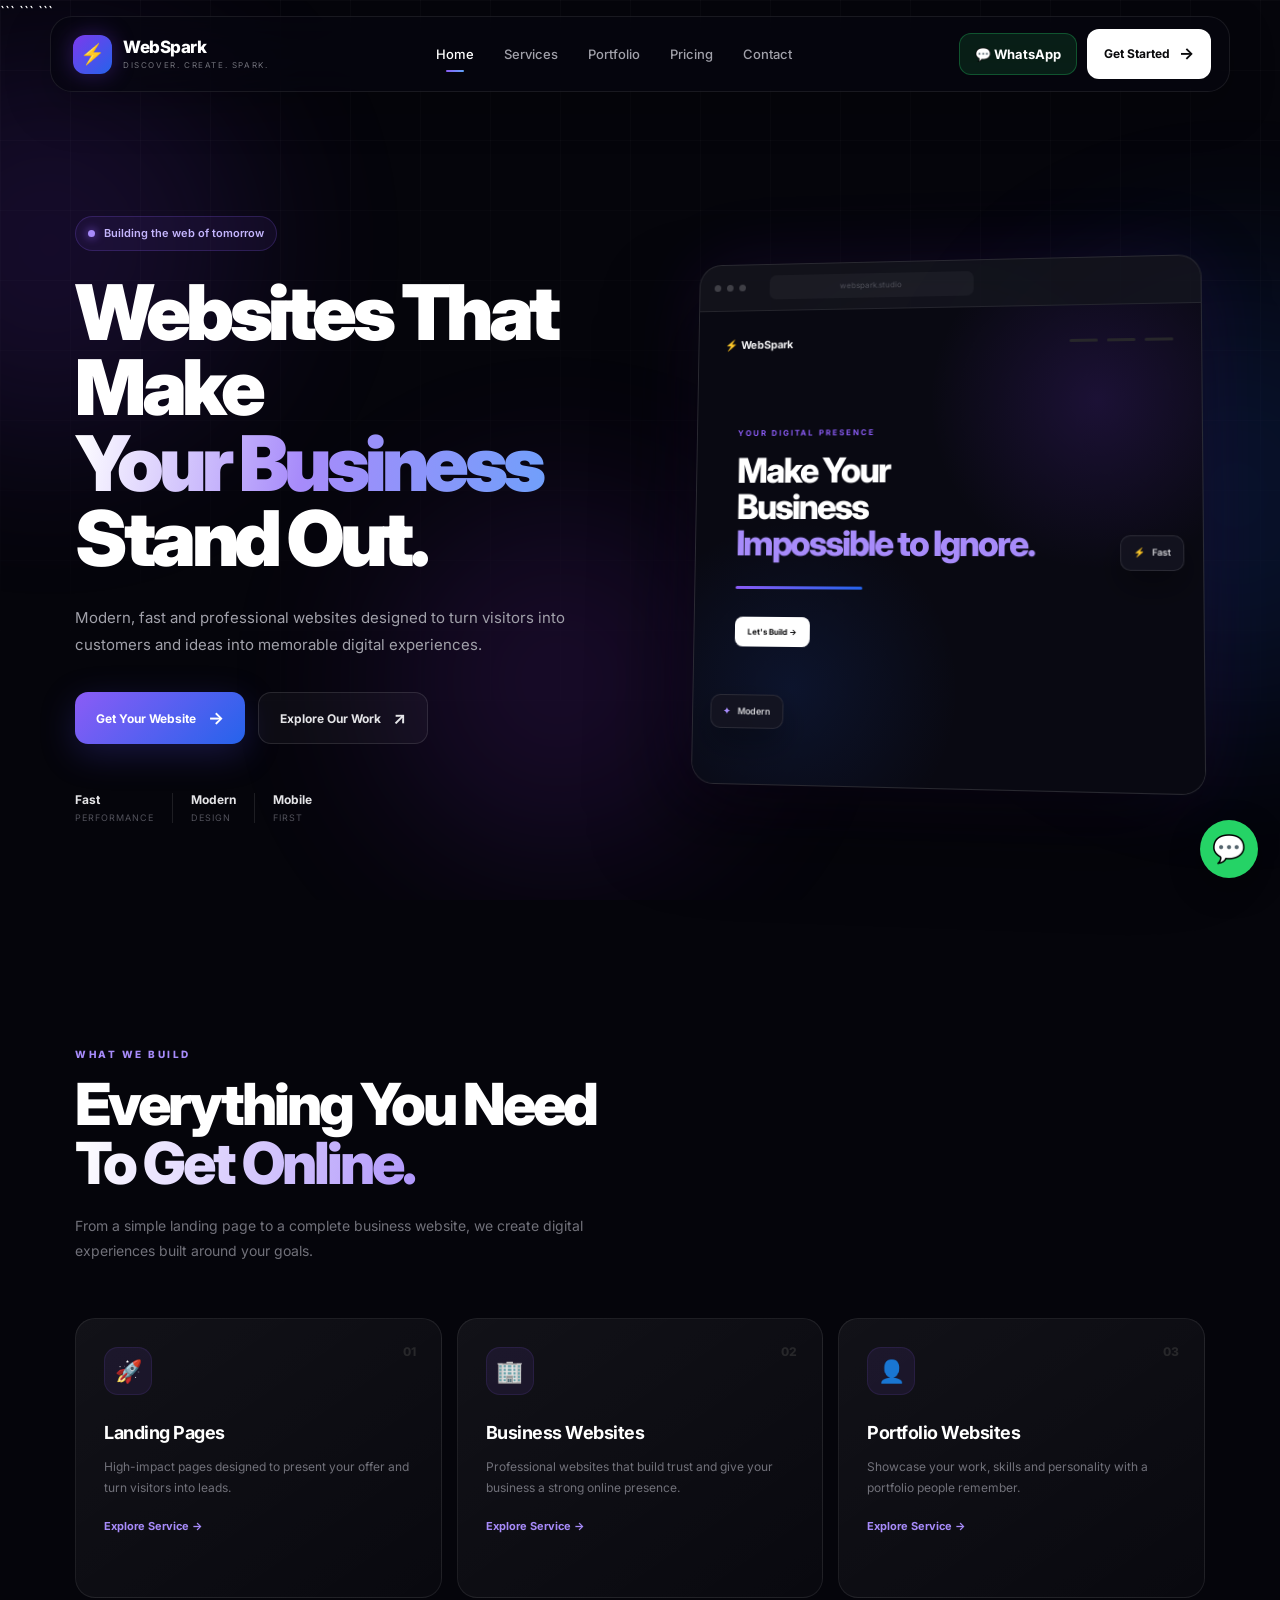
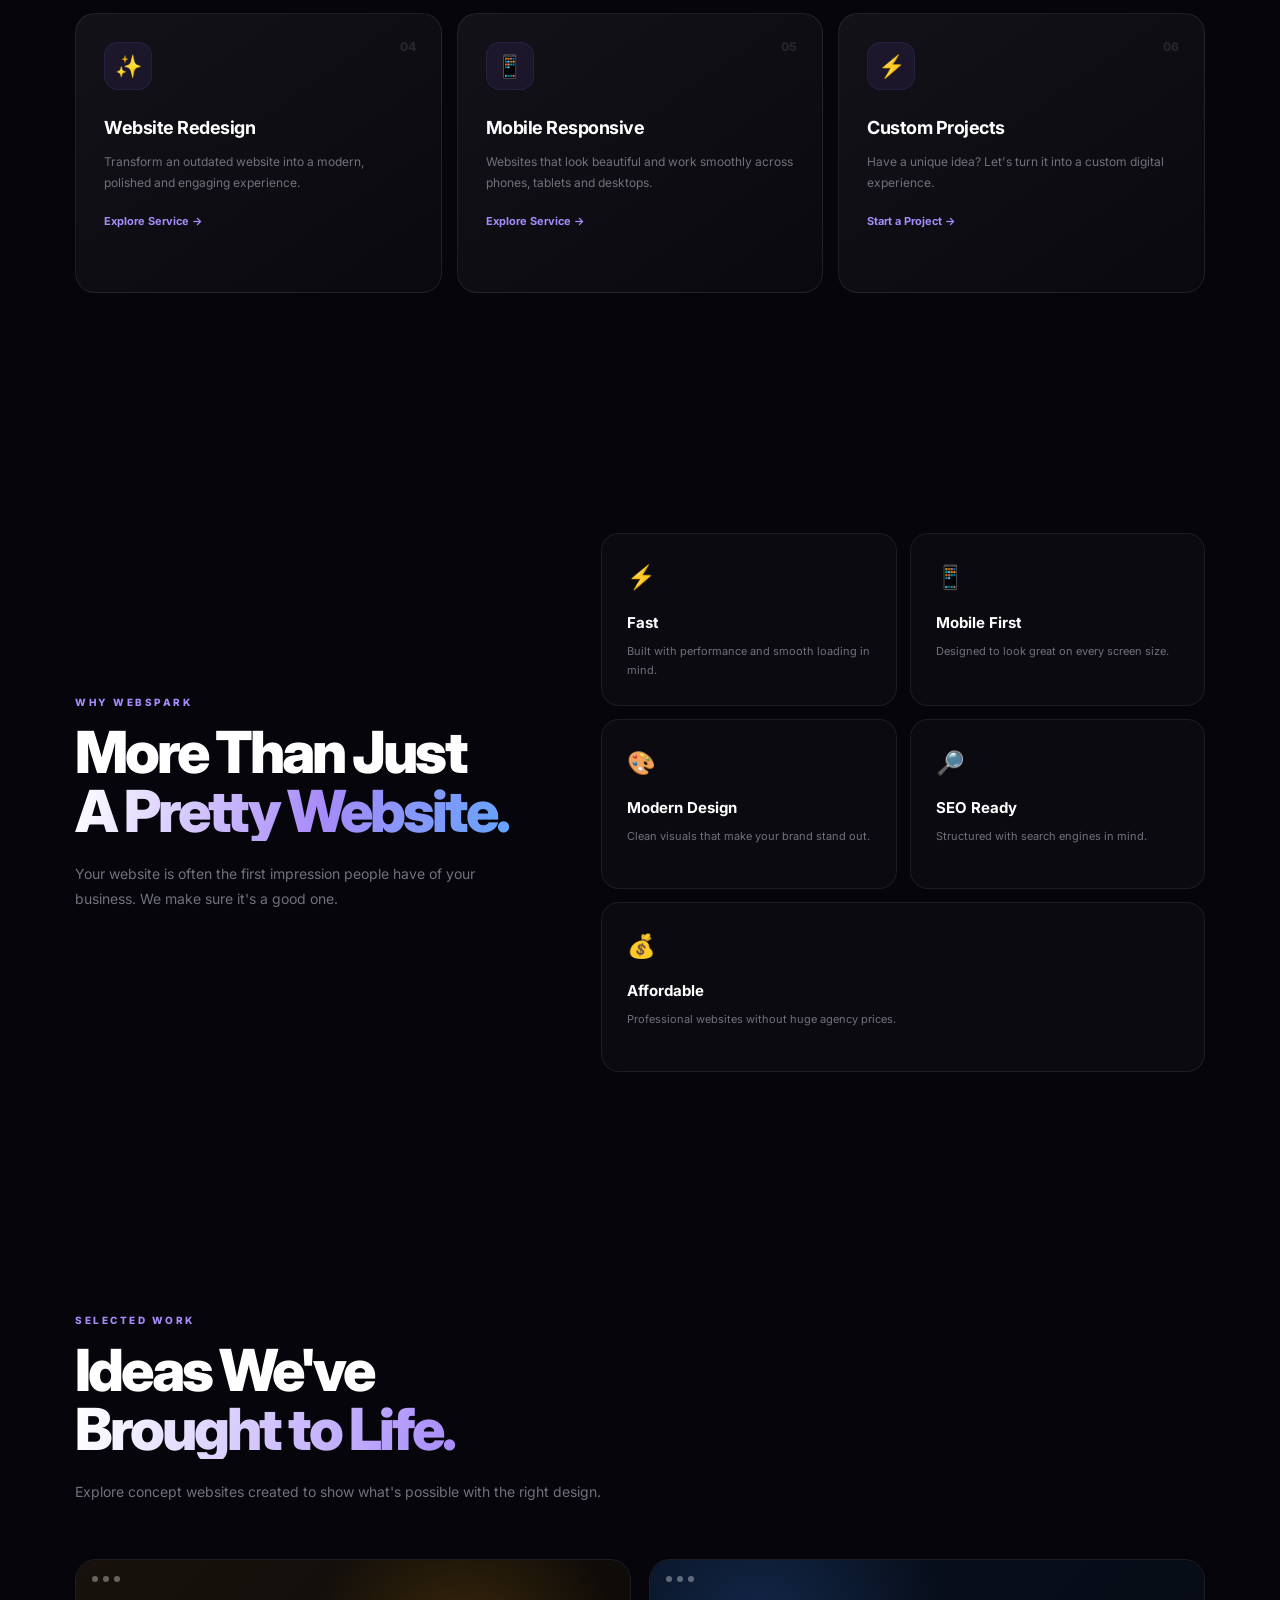
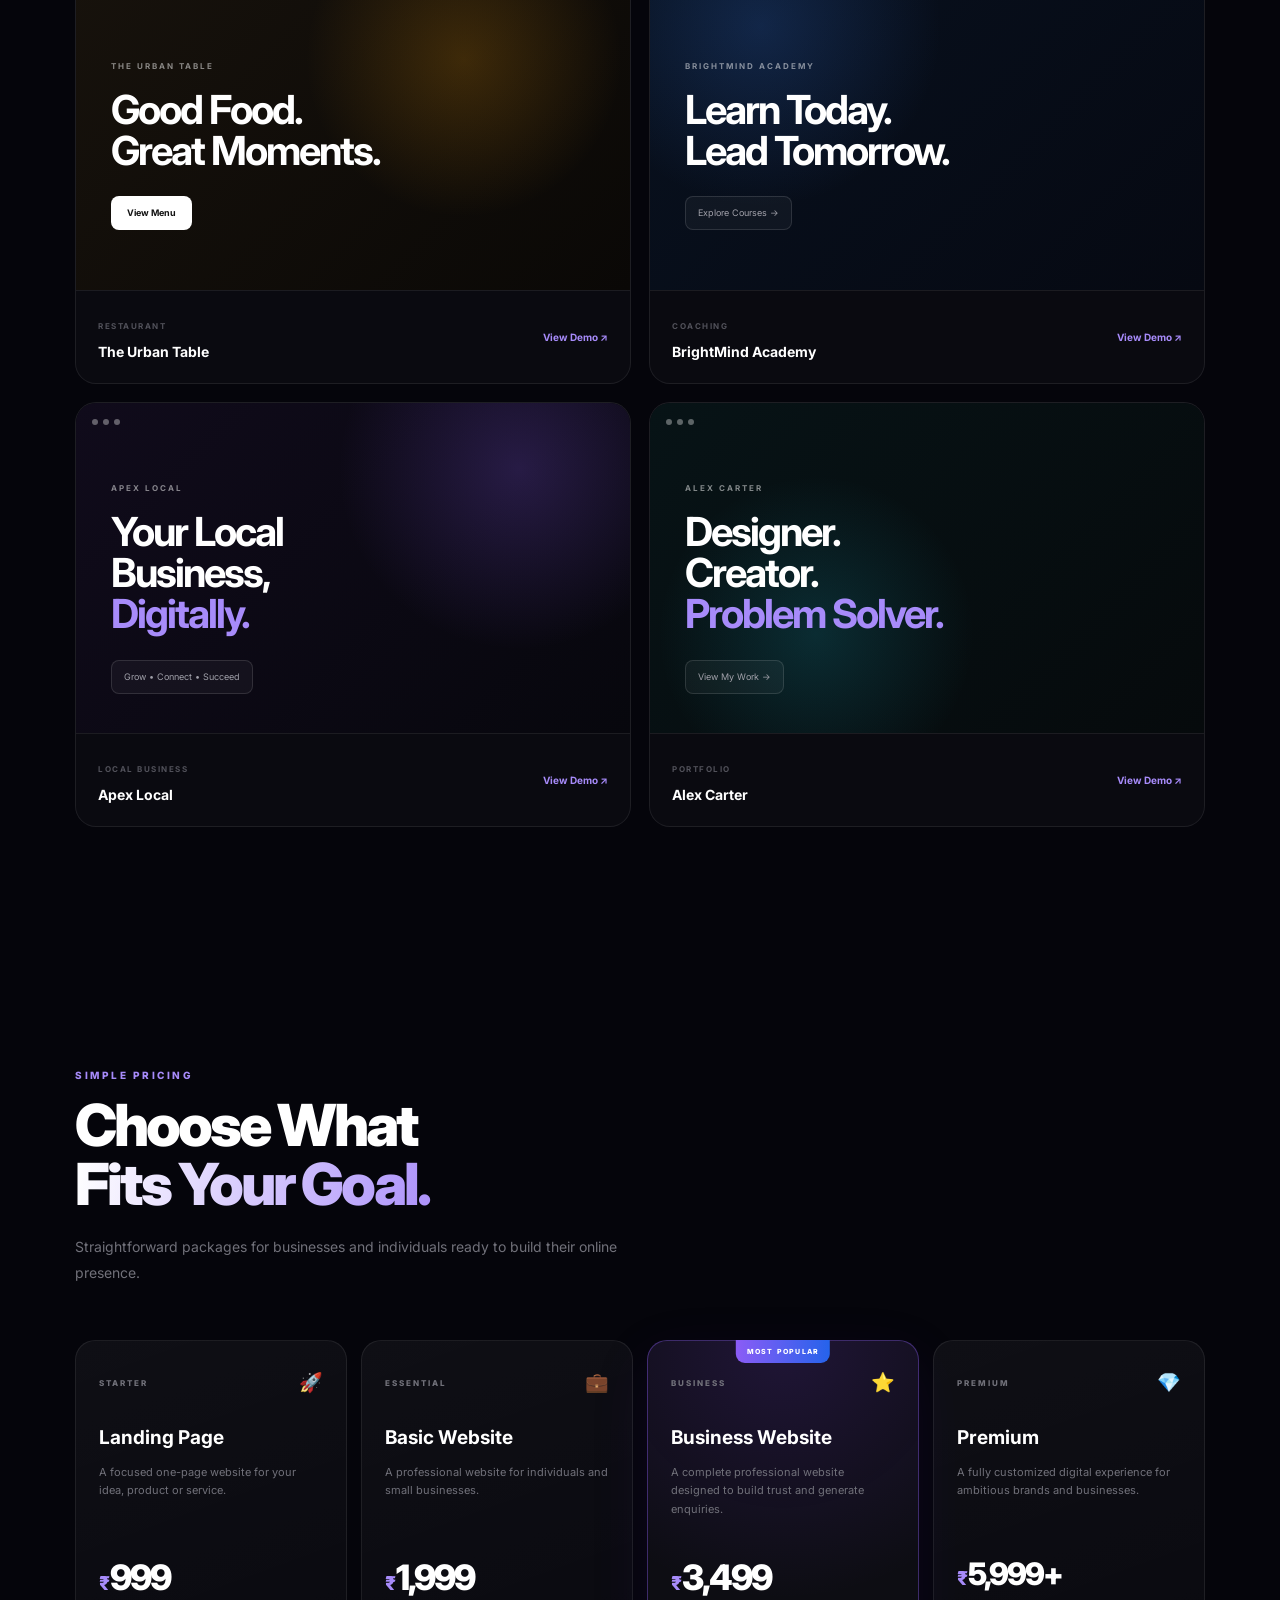
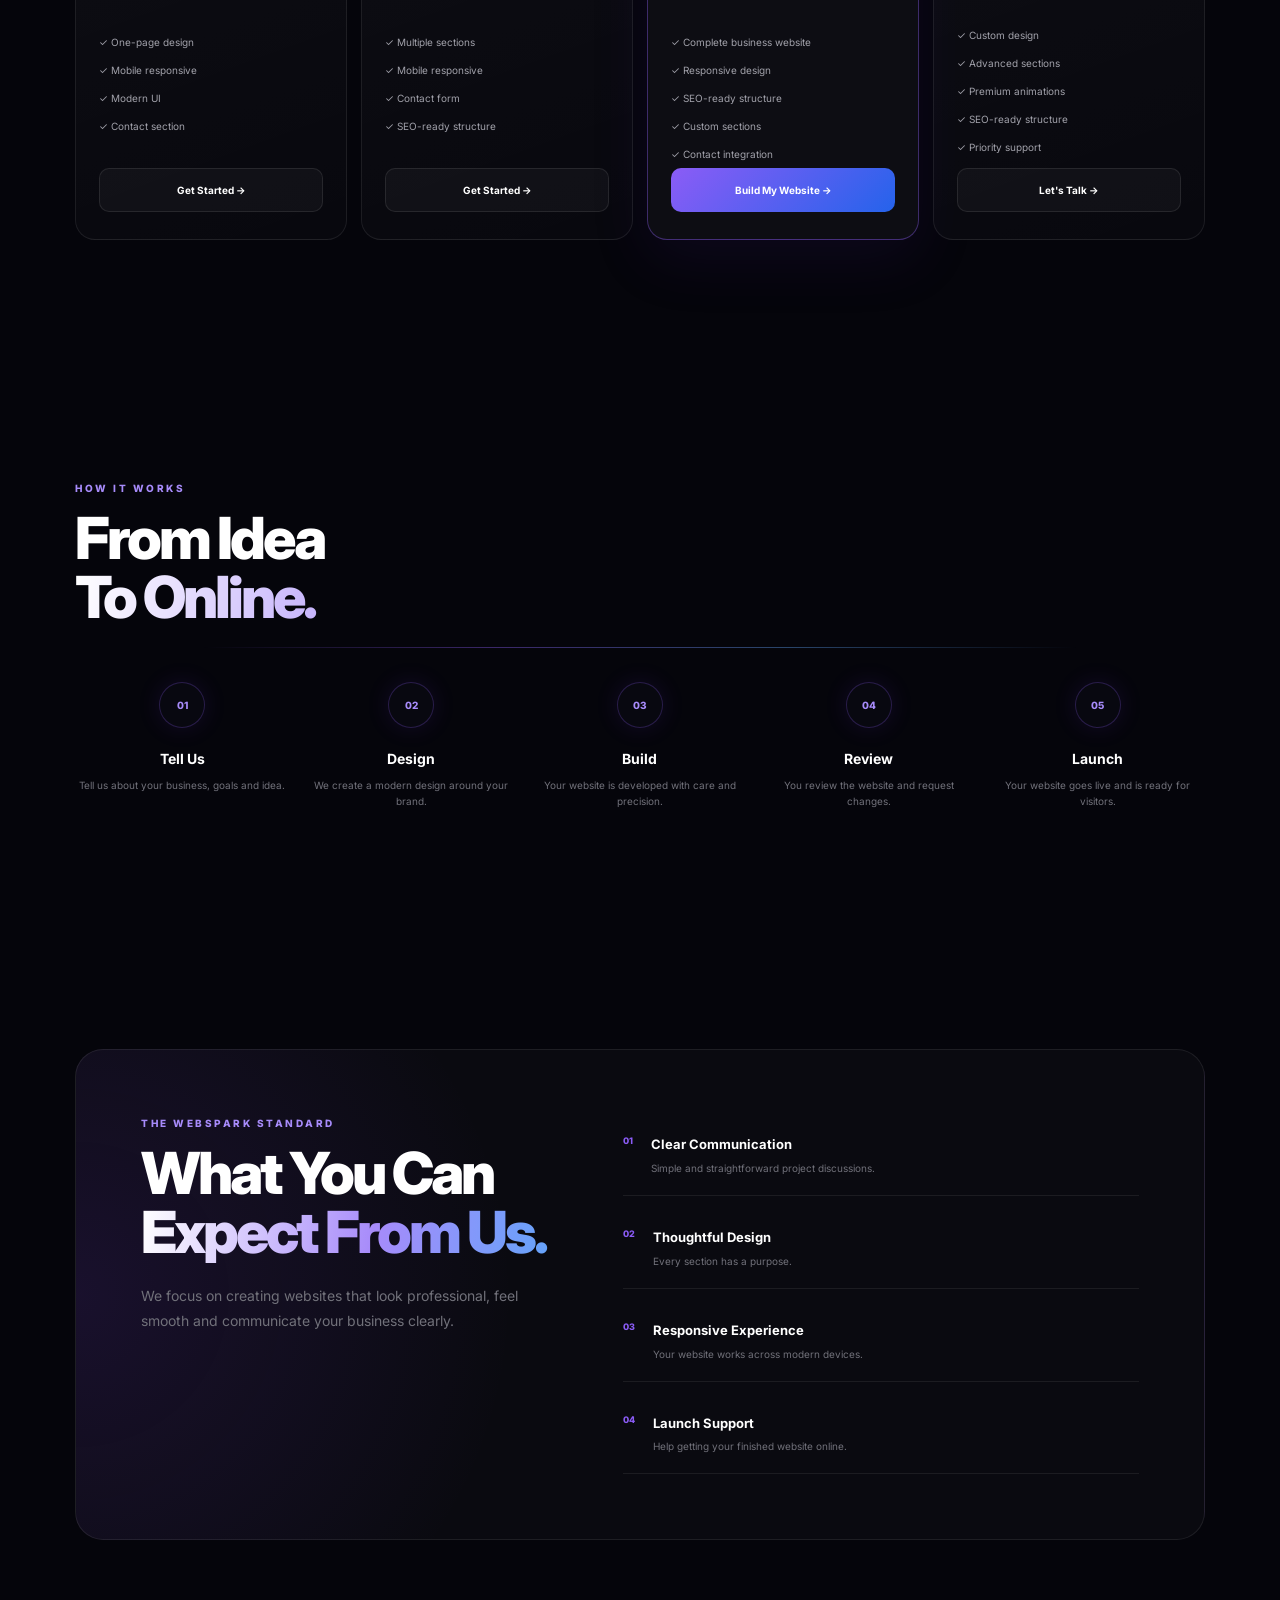
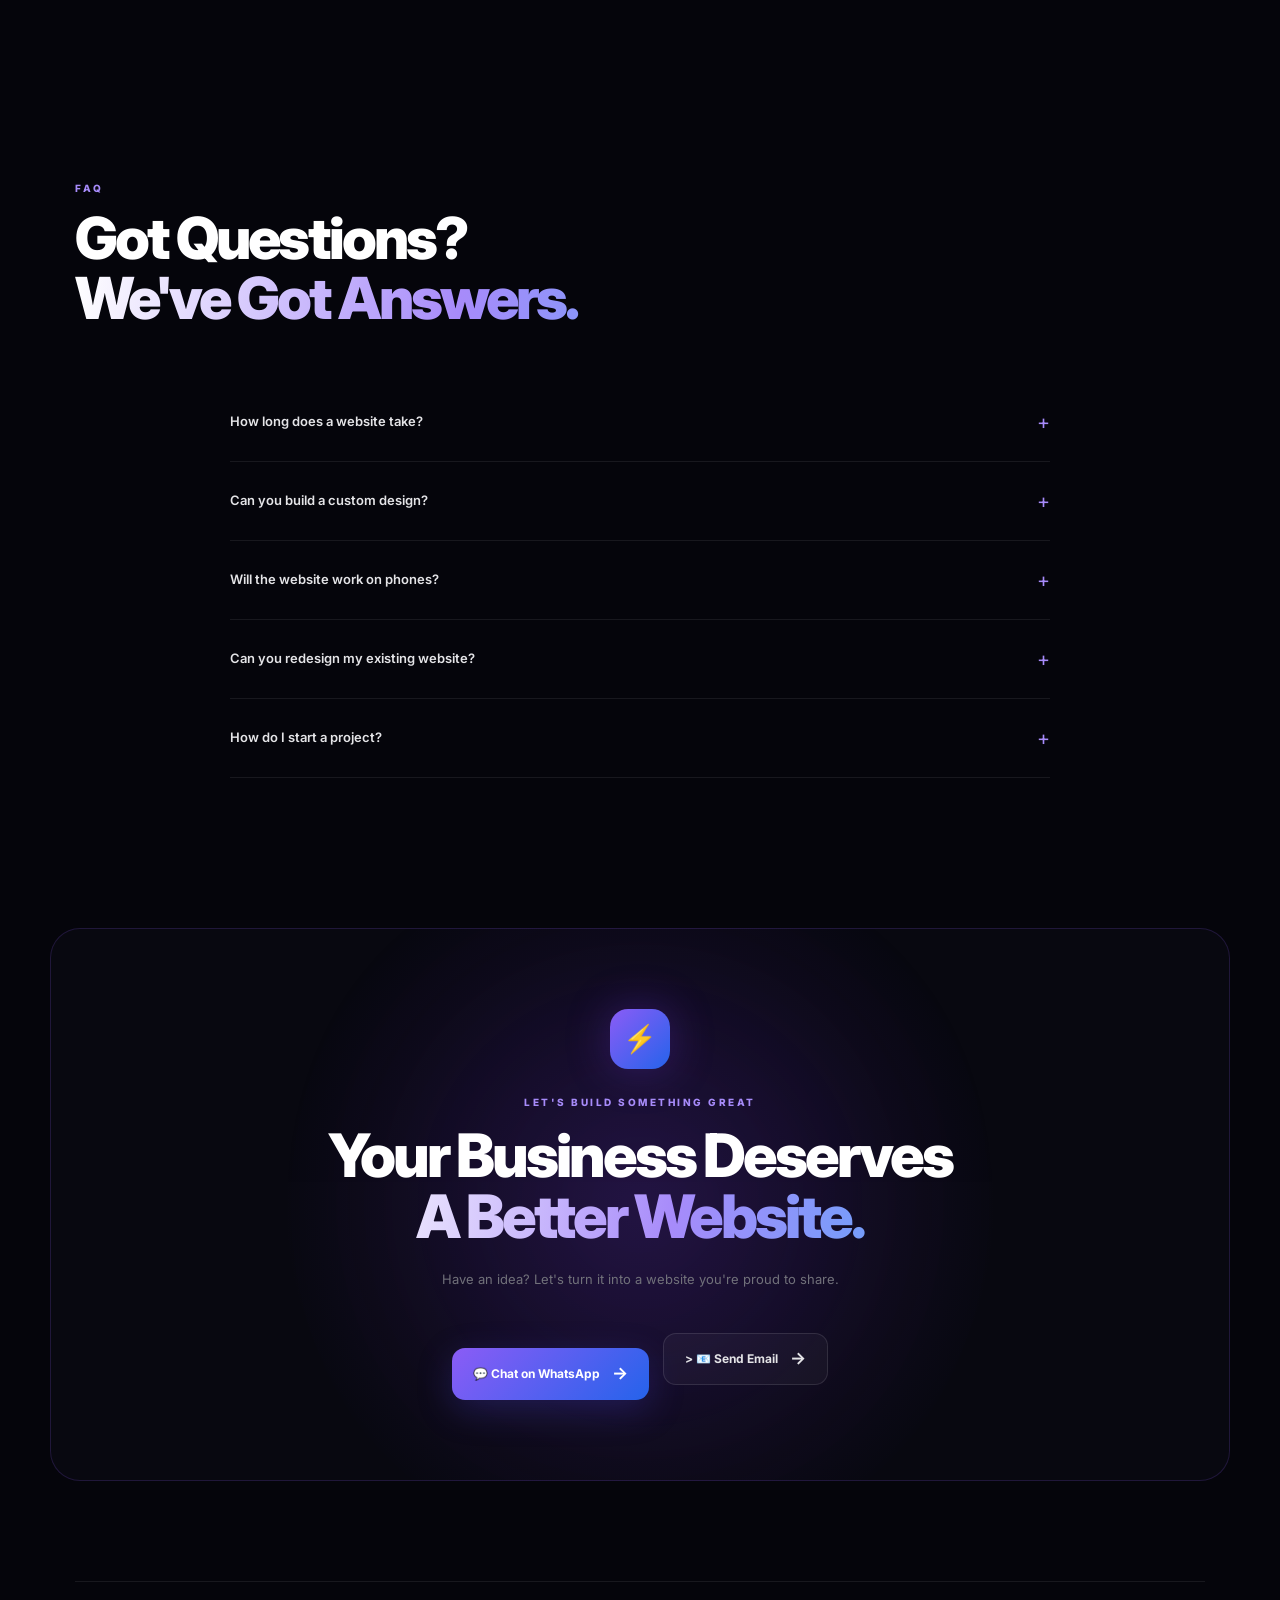
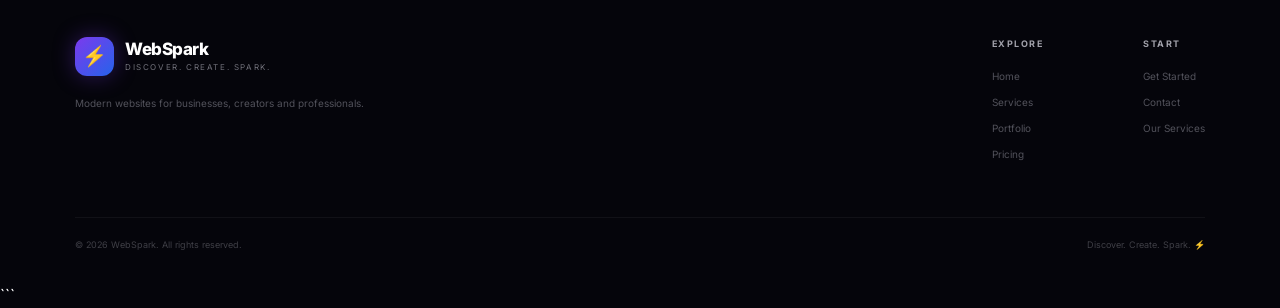
==== commit 4e4cf75c: "Update index.html" ====
--- a/index.html
+++ b/index.html
@@ -1205,9 +1205,12 @@
                     <span>→</span>
                 </a>
 
-                <a
-                    href="mailto:gargatharv88@gmail.com?subject=WebSpark%20Website%20Enquiry"
-                    class="secondary-button"
+               <a 
+    href="https://mail.google.com/mail/?view=cm&fs=1&to=gargatharv88@gmail.com&su=WebSpark%20Website%20Enquiry"
+    target="_blank"
+    rel="noopener"
+    class="secondary-button"
+>
                 >
                     📧 Send Email
                     <span>→</span>
--- a/style.css
+++ b/style.css
@@ -2221,3 +2221,106 @@
         overflow: auto;
     }
 }
+/* =========================================
+   CONTACT BUTTONS
+========================================= */
+
+.nav-actions {
+    display: flex;
+    align-items: center;
+    gap: 10px;
+}
+
+.nav-whatsapp {
+    display: inline-flex;
+    align-items: center;
+    gap: 7px;
+    padding: 10px 15px;
+    border-radius: 12px;
+    text-decoration: none;
+    color: #ffffff;
+    font-size: 13px;
+    font-weight: 700;
+    background: rgba(37, 211, 102, 0.12);
+    border: 1px solid rgba(37, 211, 102, 0.3);
+    transition: 0.25s ease;
+}
+
+.nav-whatsapp:hover {
+    transform: translateY(-2px);
+    background: rgba(37, 211, 102, 0.2);
+    border-color: rgba(37, 211, 102, 0.5);
+}
+
+.cta-buttons {
+    display: flex;
+    justify-content: center;
+    align-items: center;
+    gap: 14px;
+    flex-wrap: wrap;
+    margin-top: 28px;
+}
+
+.mobile-whatsapp-button {
+    color: #ffffff !important;
+    background: rgba(37, 211, 102, 0.15);
+    border: 1px solid rgba(37, 211, 102, 0.35);
+}
+
+.whatsapp-float {
+    position: fixed;
+    right: 22px;
+    bottom: 22px;
+    width: 58px;
+    height: 58px;
+    display: flex;
+    align-items: center;
+    justify-content: center;
+    border-radius: 50%;
+    text-decoration: none;
+    font-size: 27px;
+    background: #25D366;
+    color: #ffffff;
+    box-shadow: 0 10px 30px rgba(0, 0, 0, 0.35);
+    z-index: 999;
+    transition: transform 0.25s ease, box-shadow 0.25s ease;
+}
+
+.whatsapp-float:hover {
+    transform: translateY(-4px) scale(1.05);
+    box-shadow: 0 14px 35px rgba(0, 0, 0, 0.45);
+}
+
+@media (max-width: 900px) {
+
+    .nav-whatsapp {
+        display: none;
+    }
+
+    .nav-actions .nav-button {
+        display: none;
+    }
+
+}
+
+@media (max-width: 600px) {
+
+    .cta-buttons {
+        flex-direction: column;
+        width: 100%;
+    }
+
+    .cta-buttons a {
+        width: 100%;
+        justify-content: center;
+    }
+
+    .whatsapp-float {
+        right: 16px;
+        bottom: 16px;
+        width: 54px;
+        height: 54px;
+        font-size: 25px;
+    }
+
+}
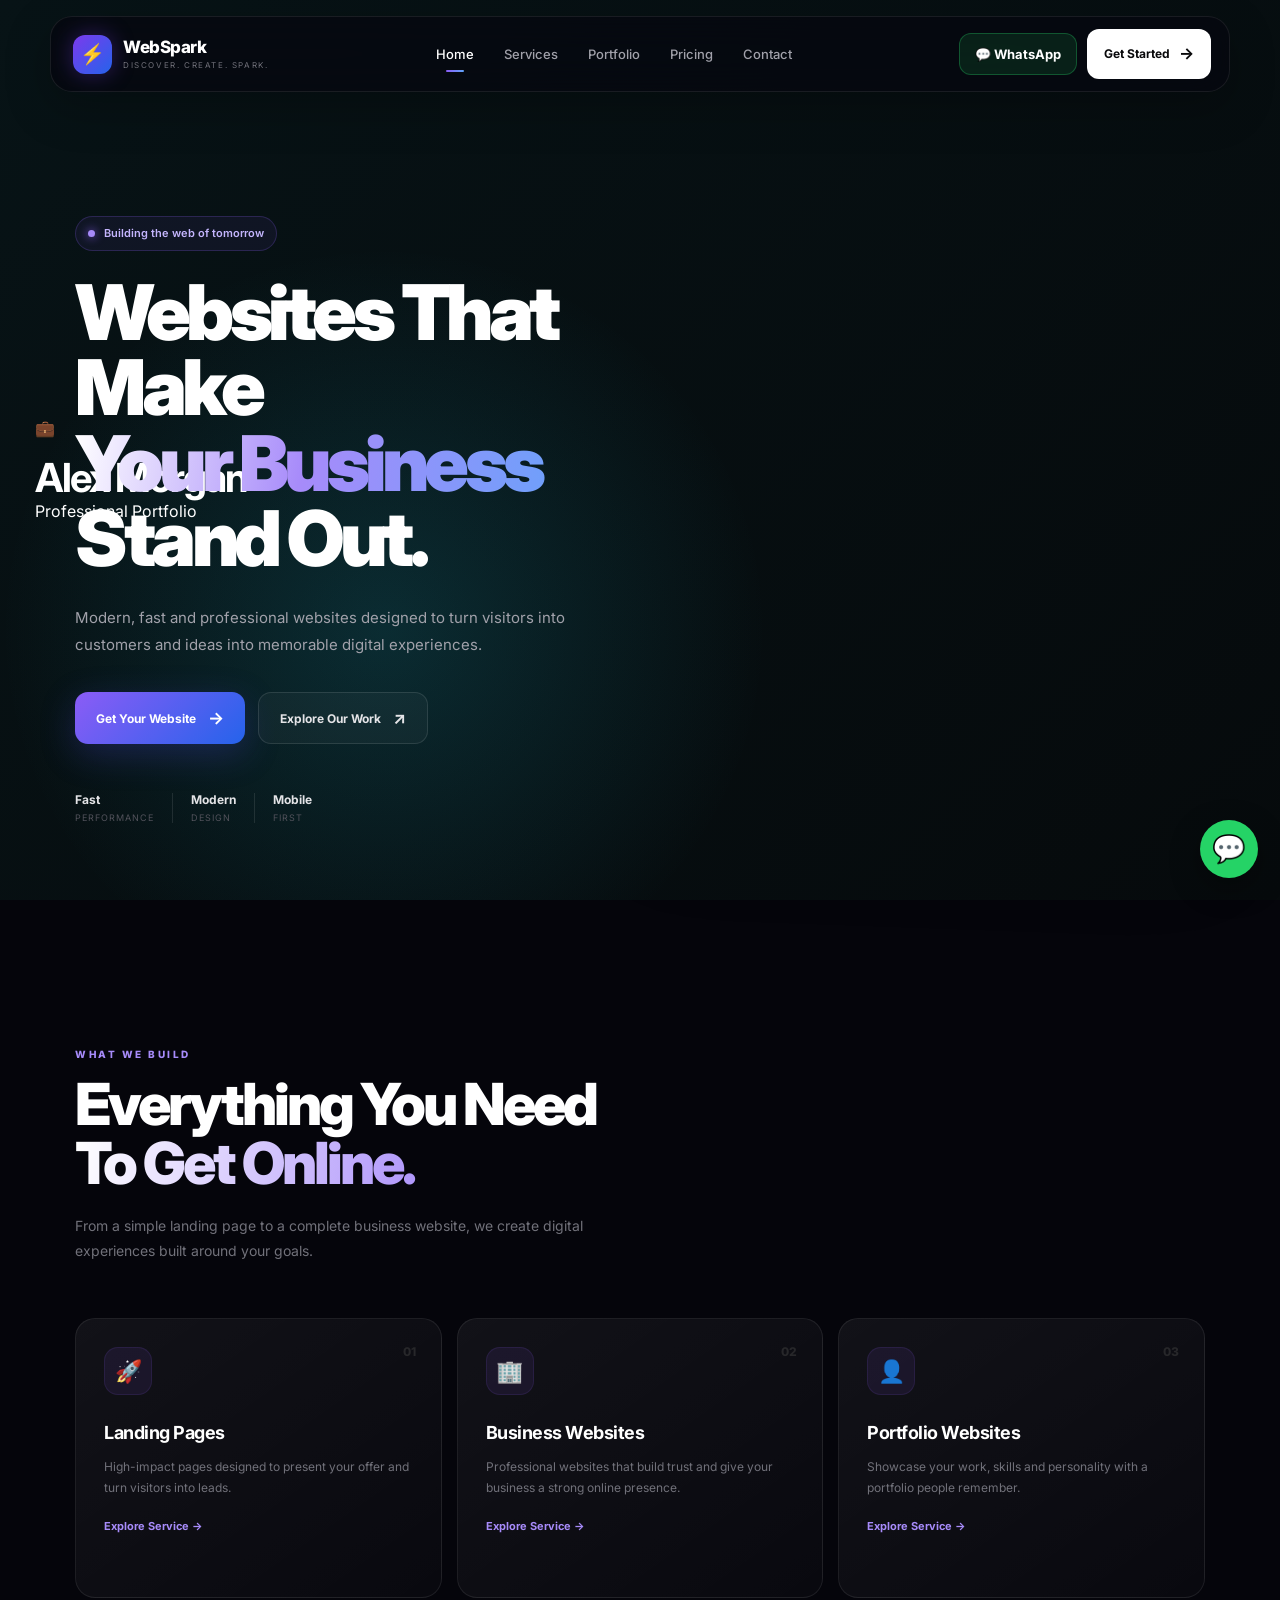
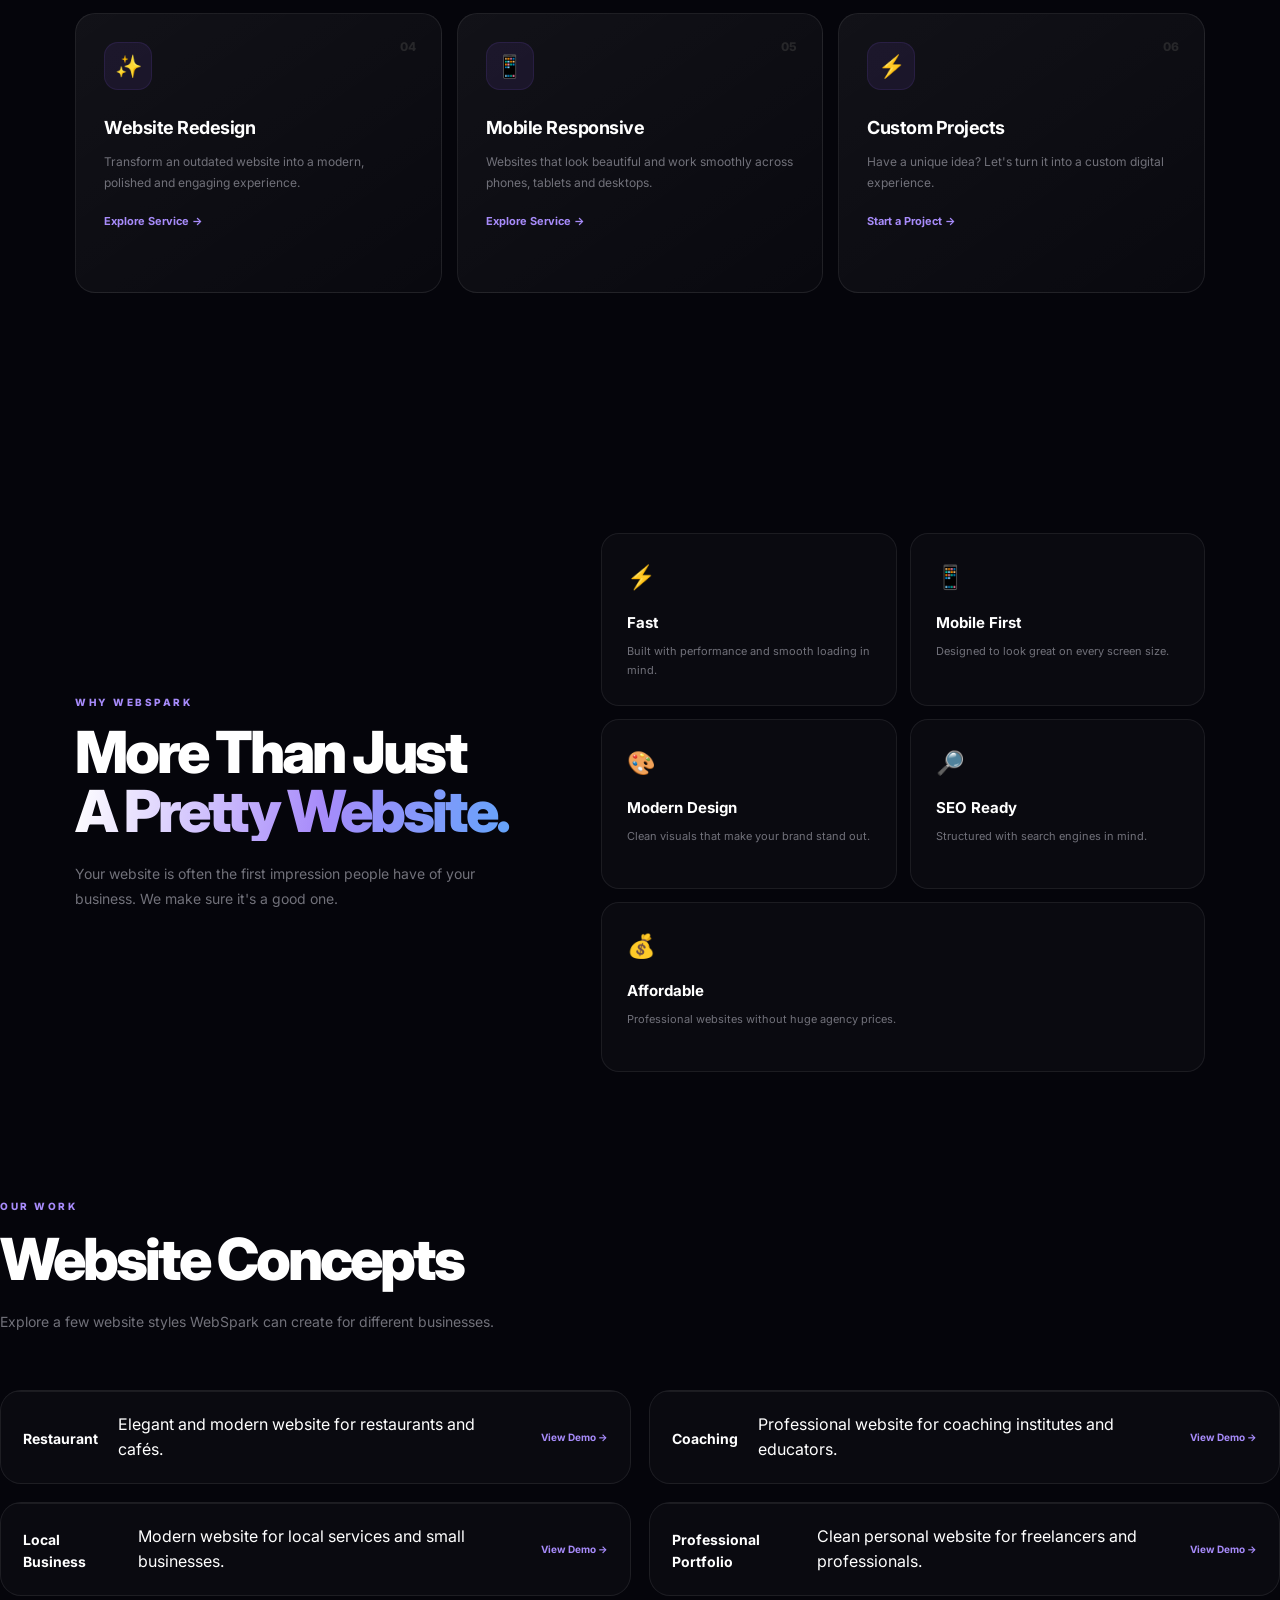
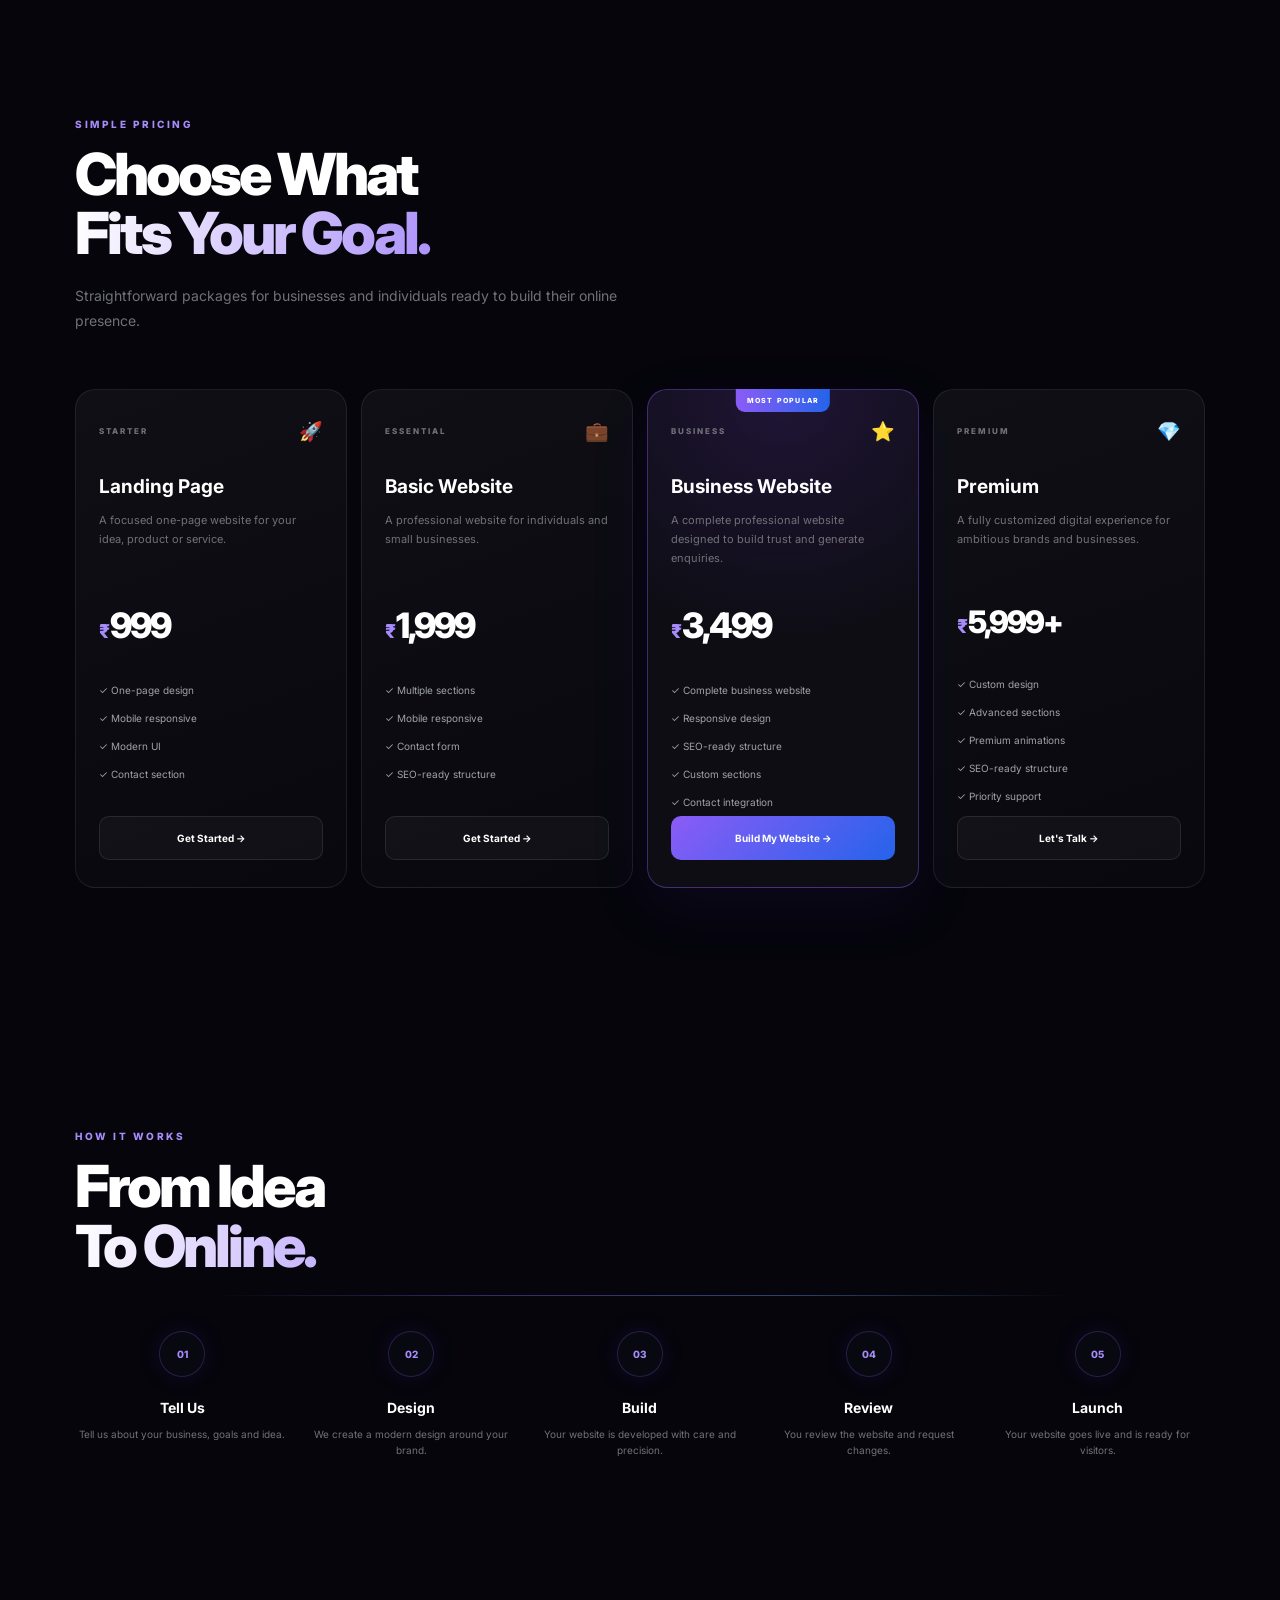
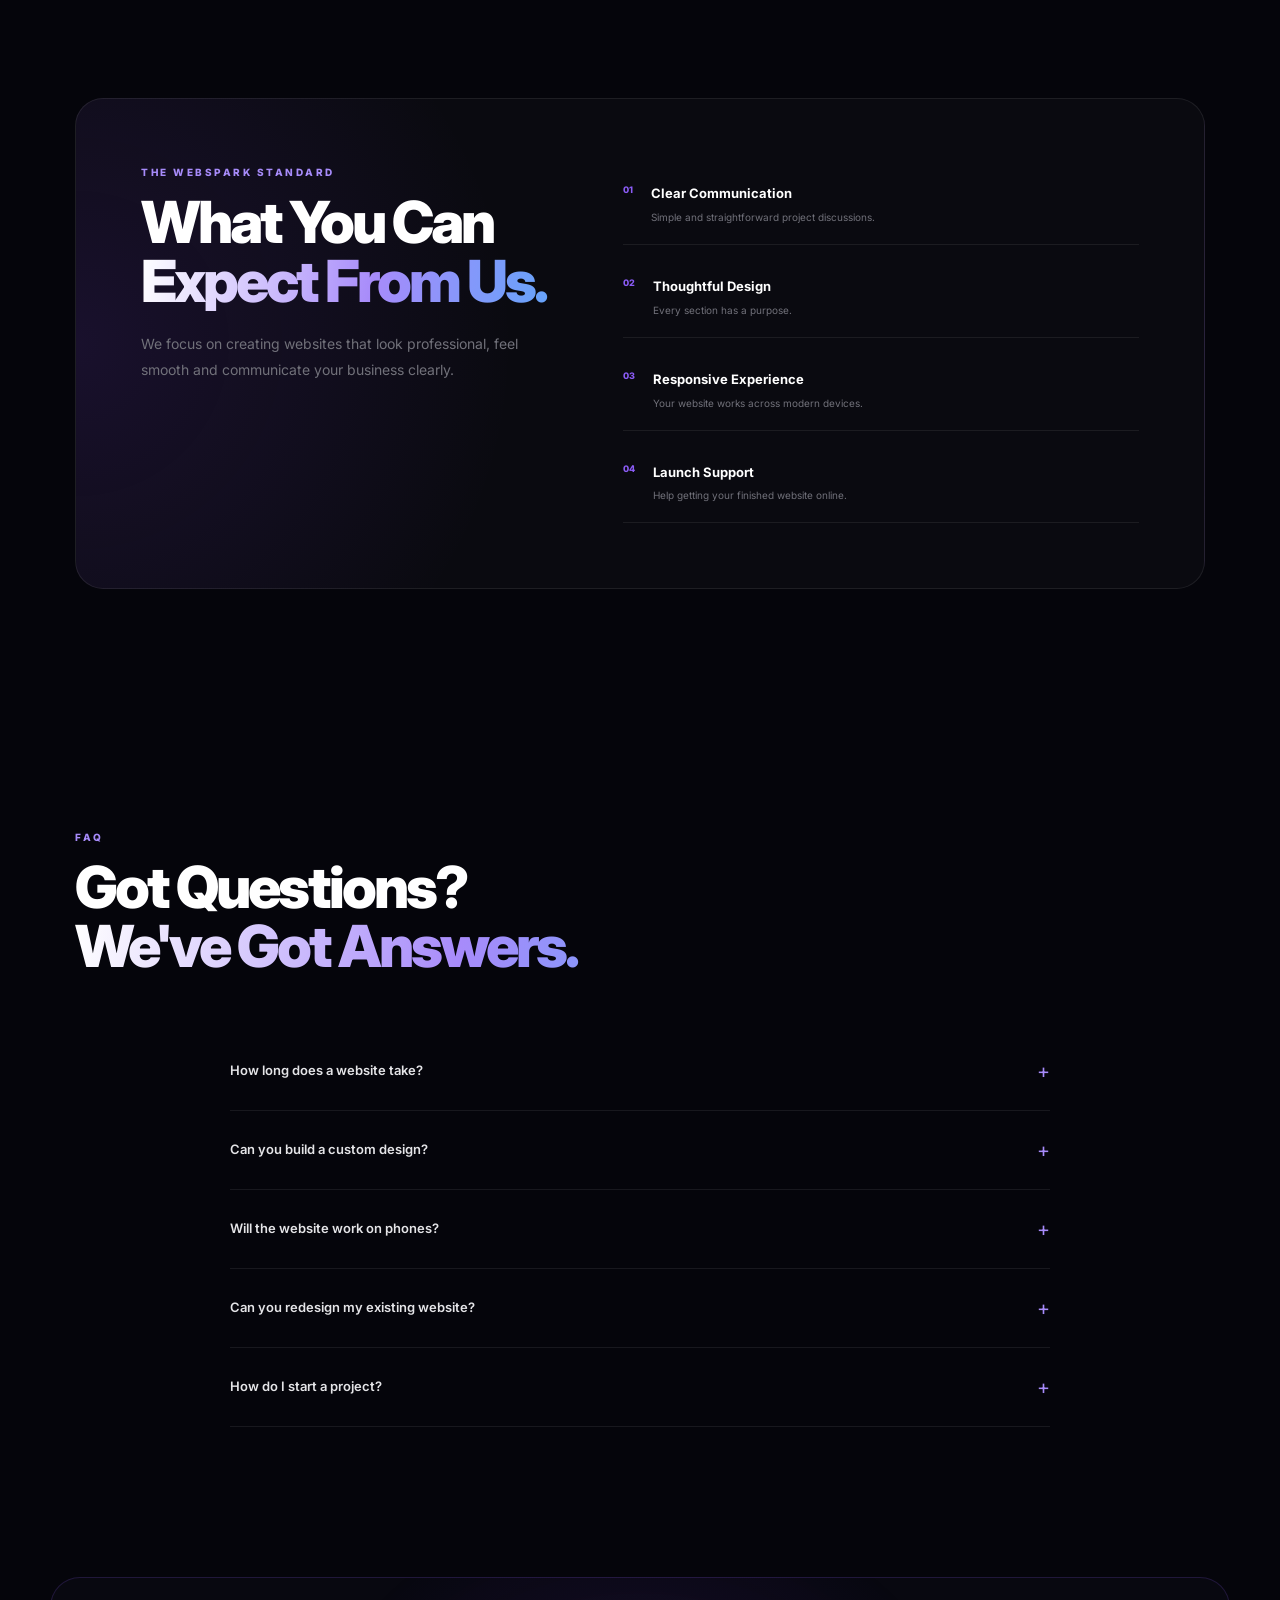
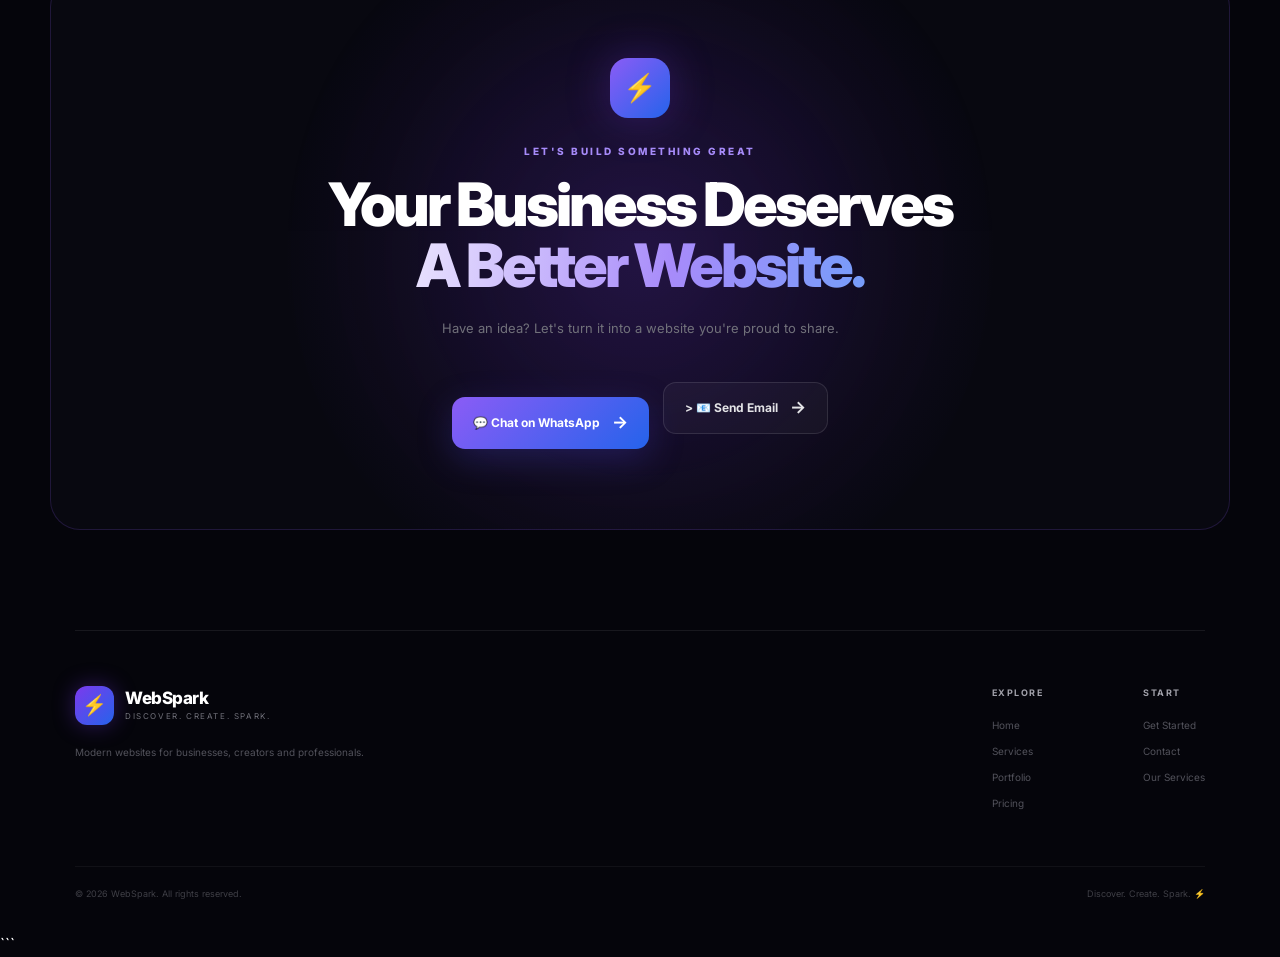
==== commit eb142ce6: "Update index.html" ====
--- a/index.html
+++ b/index.html
@@ -511,206 +511,110 @@
          PORTFOLIO
     ========================================== -->
 
-    <section class="section portfolio-section" id="portfolio">
-
-        <div class="section-heading">
-
-            <div class="section-label">
-                SELECTED WORK
-            </div>
-
-            <h2>
-                Ideas We've
-                <span>Brought to Life.</span>
-            </h2>
-
-            <p>
-                Explore concept websites created to show what's
-                possible with the right design.
-            </p>
-
-        </div>
-
-
-        <div class="portfolio-grid">
-
-            <article class="portfolio-card portfolio-restaurant">
-
-                <div class="portfolio-preview">
-
-                    <div class="preview-browser">
-                        <span></span>
-                        <span></span>
-                        <span></span>
-                    </div>
-
-                    <div class="restaurant-preview">
-
-                        <small>THE URBAN TABLE</small>
-
-                        <h3>
-                            Good Food.
-                            <br>
-                            Great Moments.
-                        </h3>
-
-                        <button>View Menu</button>
-
-                    </div>
-
-                </div>
-
-
-                <div class="portfolio-info">
-
-                    <div>
-                        <span>RESTAURANT</span>
-                        <h3>The Urban Table</h3>
-                    </div>
-
-                    <a href="#contact">View Demo ↗</a>
-
-                </div>
-
-            </article>
-
-
-            <article class="portfolio-card portfolio-coaching">
-
-                <div class="portfolio-preview">
-
-                    <div class="preview-browser">
-                        <span></span>
-                        <span></span>
-                        <span></span>
-                    </div>
-
-                    <div class="coaching-preview">
-
-                        <small>BRIGHTMIND ACADEMY</small>
-
-                        <h3>
-                            Learn Today.
-                            <br>
-                            Lead Tomorrow.
-                        </h3>
-
-                        <div class="course-box">
-                            Explore Courses →
-                        </div>
-
-                    </div>
-
-                </div>
-
-
-                <div class="portfolio-info">
-
-                    <div>
-                        <span>COACHING</span>
-                        <h3>BrightMind Academy</h3>
-                    </div>
-
-                    <a href="#contact">View Demo ↗</a>
-
-                </div>
-
-            </article>
-
-
-            <article class="portfolio-card portfolio-business">
-
-                <div class="portfolio-preview">
-
-                    <div class="preview-browser">
-                        <span></span>
-                        <span></span>
-                        <span></span>
-                    </div>
-
-                    <div class="business-preview">
-
-                        <small>APEX LOCAL</small>
-
-                        <h3>
-                            Your Local
-                            <br>
-                            Business,
-                            <br>
-                            <span>Digitally.</span>
-                        </h3>
-
-                        <div class="business-stat">
-                            Grow • Connect • Succeed
-                        </div>
-
-                    </div>
-
-                </div>
-
-
-                <div class="portfolio-info">
-
-                    <div>
-                        <span>LOCAL BUSINESS</span>
-                        <h3>Apex Local</h3>
-                    </div>
-
-                    <a href="#contact">View Demo ↗</a>
-
-                </div>
-
-            </article>
-
-
-            <article class="portfolio-card portfolio-personal">
-
-                <div class="portfolio-preview">
-
-                    <div class="preview-browser">
-                        <span></span>
-                        <span></span>
-                        <span></span>
-                    </div>
-
-                    <div class="personal-preview">
-
-                        <small>ALEX CARTER</small>
-
-                        <h3>
-                            Designer.
-                            <br>
-                            Creator.
-                            <br>
-                            <span>Problem Solver.</span>
-                        </h3>
-
-                        <div class="personal-tag">
-                            View My Work →
-                        </div>
-
-                    </div>
-
-                </div>
-
-
-                <div class="portfolio-info">
-
-                    <div>
-                        <span>PORTFOLIO</span>
-                        <h3>Alex Carter</h3>
-                    </div>
-
-                    <a href="#contact">View Demo ↗</a>
-
-                </div>
-
-            </article>
-
-        </div>
-
-    </section>
-
+   <section class="portfolio" id="portfolio">
+
+    <div class="section-heading">
+        <span class="section-label">Our Work</span>
+        <h2>Website Concepts</h2>
+        <p>Explore a few website styles WebSpark can create for different businesses.</p>
+    </div>
+
+    <div class="portfolio-grid">
+
+        <!-- Restaurant -->
+        <div class="portfolio-card">
+
+            <div class="portfolio-preview restaurant-preview">
+                <div class="preview-content">
+                    <span>🍽️</span>
+                    <h3>La Tavola</h3>
+                    <p>Restaurant Website</p>
+                </div>
+            </div>
+
+            <div class="portfolio-info">
+                <h3>Restaurant</h3>
+                <p>Elegant and modern website for restaurants and cafés.</p>
+
+                <a href="restaurant-demo.html">
+                    View Demo →
+                </a>
+            </div>
+
+        </div>
+
+
+        <!-- Coaching -->
+        <div class="portfolio-card">
+
+            <div class="portfolio-preview coaching-preview">
+                <div class="preview-content">
+                    <span>🎓</span>
+                    <h3>Elevate Academy</h3>
+                    <p>Coaching Website</p>
+                </div>
+            </div>
+
+            <div class="portfolio-info">
+                <h3>Coaching</h3>
+                <p>Professional website for coaching institutes and educators.</p>
+
+                <a href="coaching-demo.html">
+                    View Demo →
+                </a>
+            </div>
+
+        </div>
+
+
+        <!-- Local Business -->
+        <div class="portfolio-card">
+
+            <div class="portfolio-preview business-preview">
+                <div class="preview-content">
+                    <span>🏪</span>
+                    <h3>UrbanFix</h3>
+                    <p>Local Business Website</p>
+                </div>
+            </div>
+
+            <div class="portfolio-info">
+                <h3>Local Business</h3>
+                <p>Modern website for local services and small businesses.</p>
+
+                <a href="local-business-demo.html">
+                    View Demo →
+                </a>
+            </div>
+
+        </div>
+
+
+        <!-- Professional Portfolio -->
+        <div class="portfolio-card">
+
+            <div class="portfolio-preview personal-preview">
+                <div class="preview-content">
+                    <span>💼</span>
+                    <h3>Alex Morgan</h3>
+                    <p>Professional Portfolio</p>
+                </div>
+            </div>
+
+            <div class="portfolio-info">
+                <h3>Professional Portfolio</h3>
+                <p>Clean personal website for freelancers and professionals.</p>
+
+                <a href="portfolio-demo.html">
+                    View Demo →
+                </a>
+            </div>
+
+        </div>
+
+    </div>
+
+</section>
 
     <!-- =========================================
          PRICING
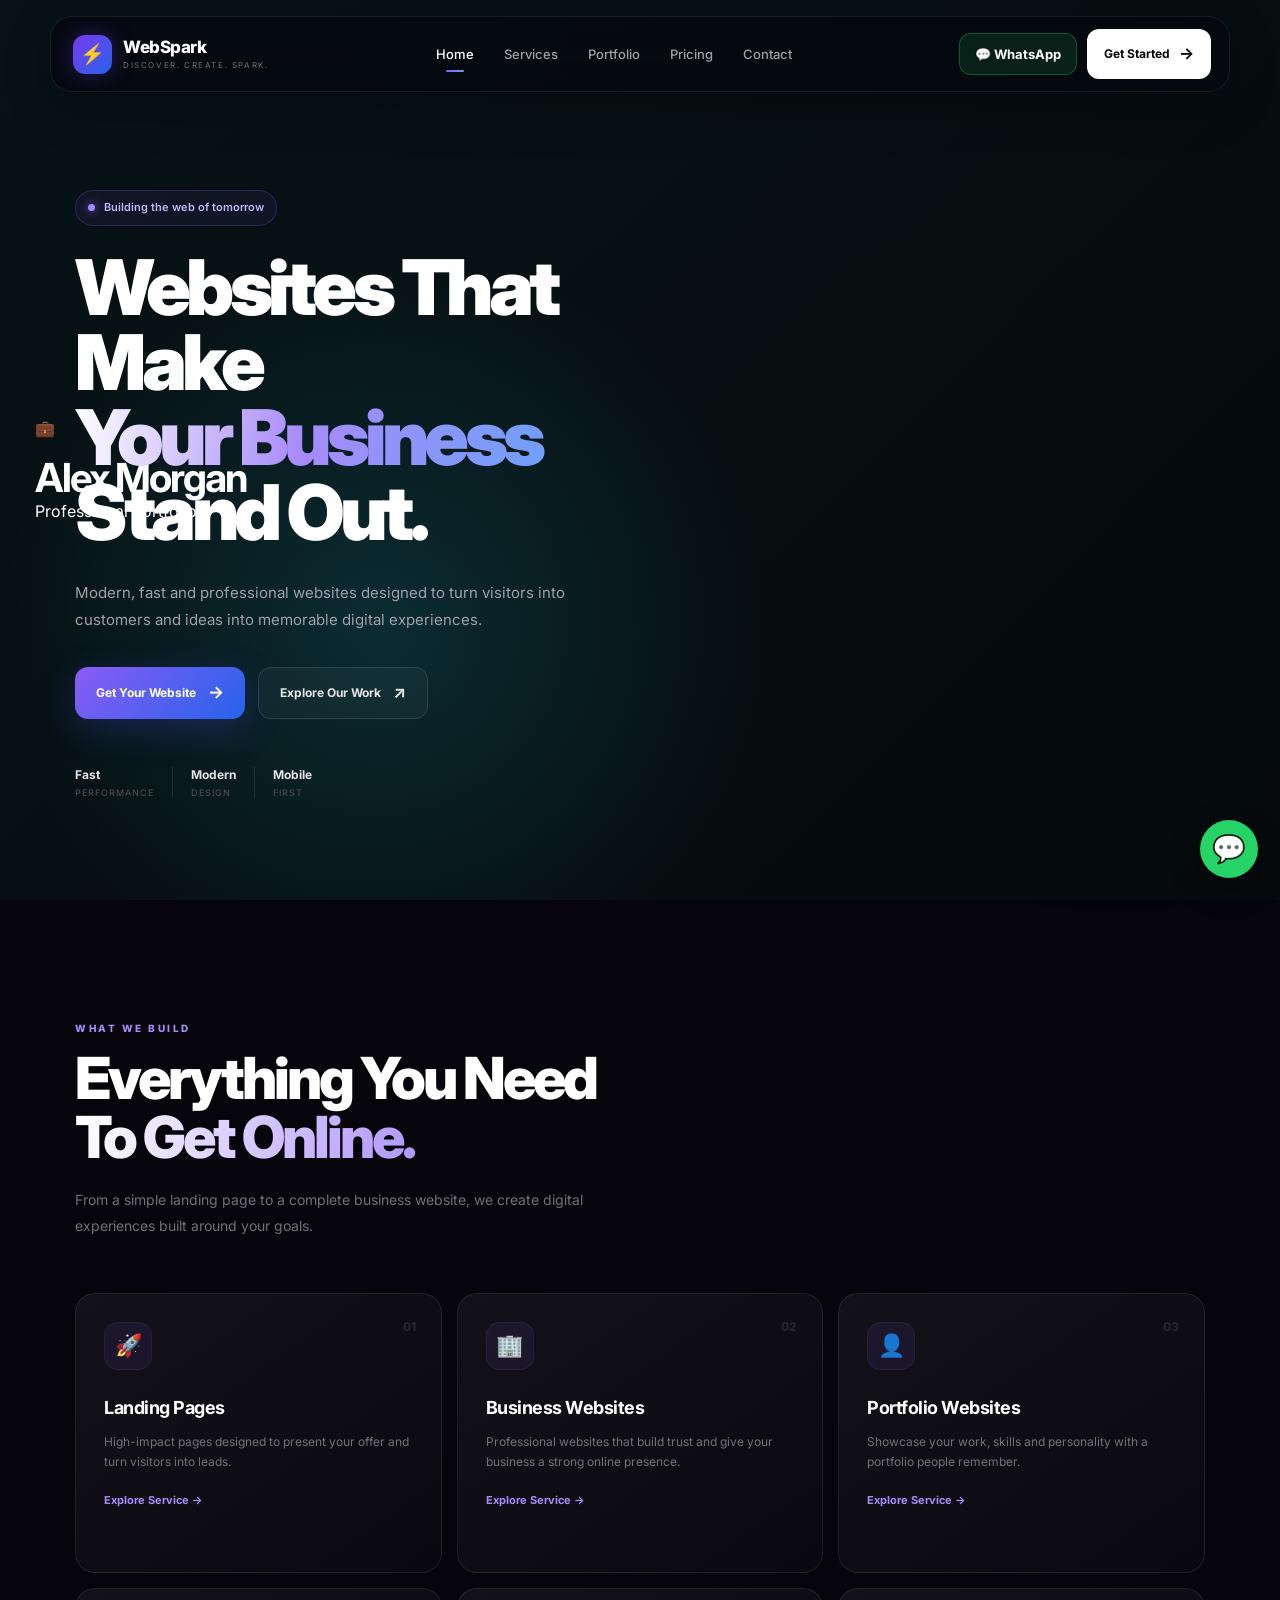
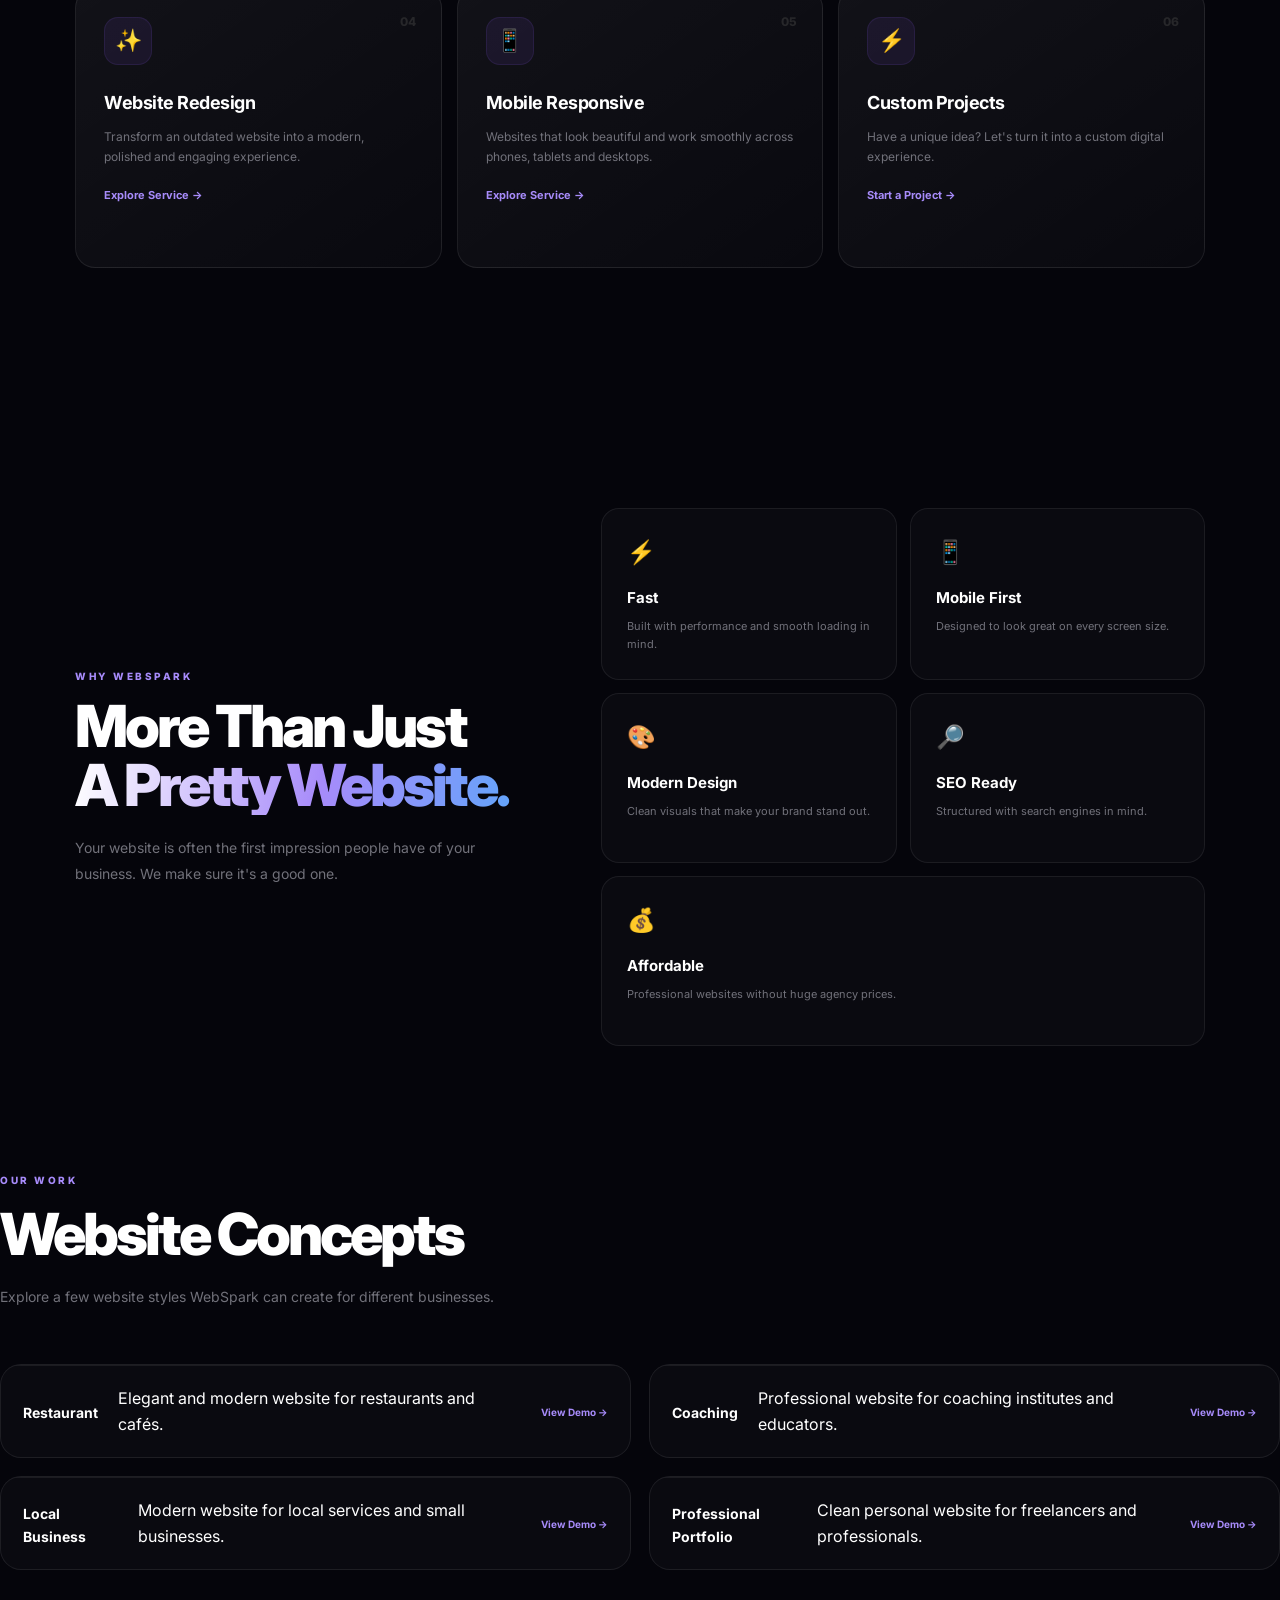
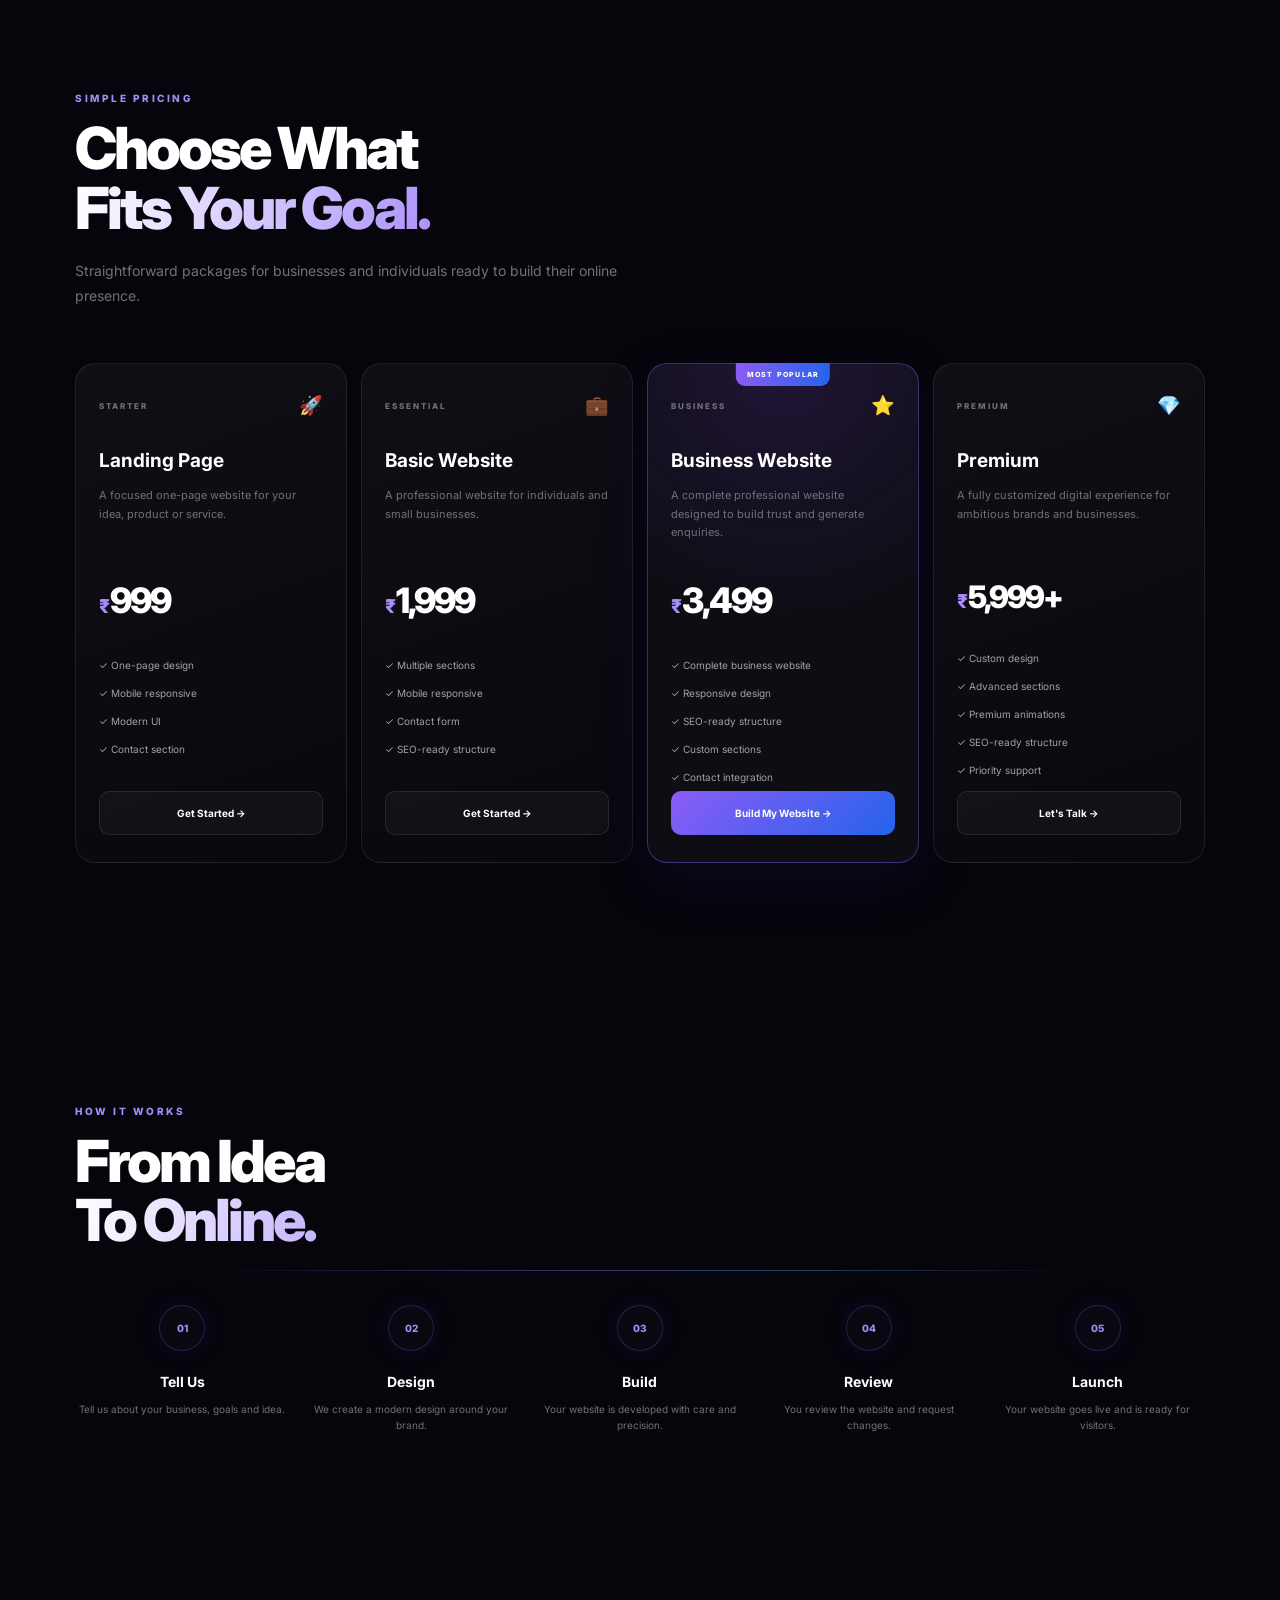
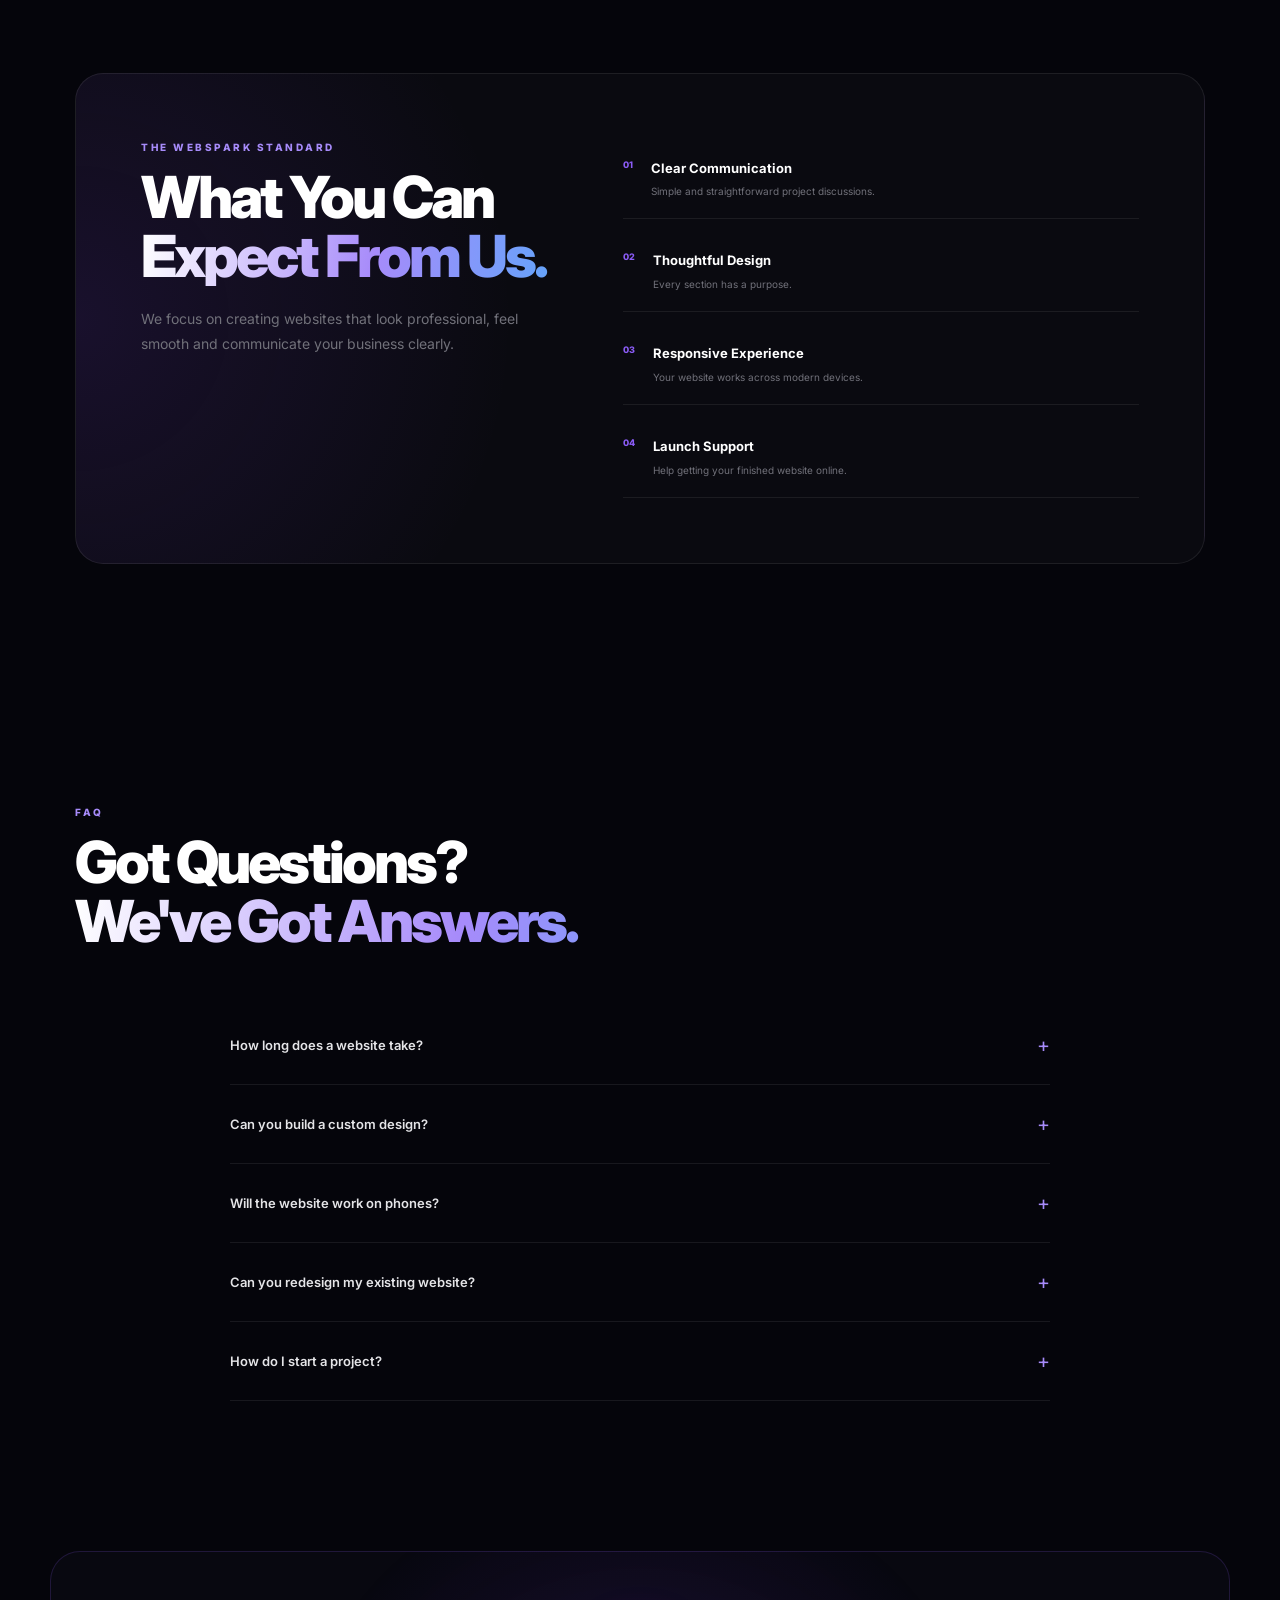
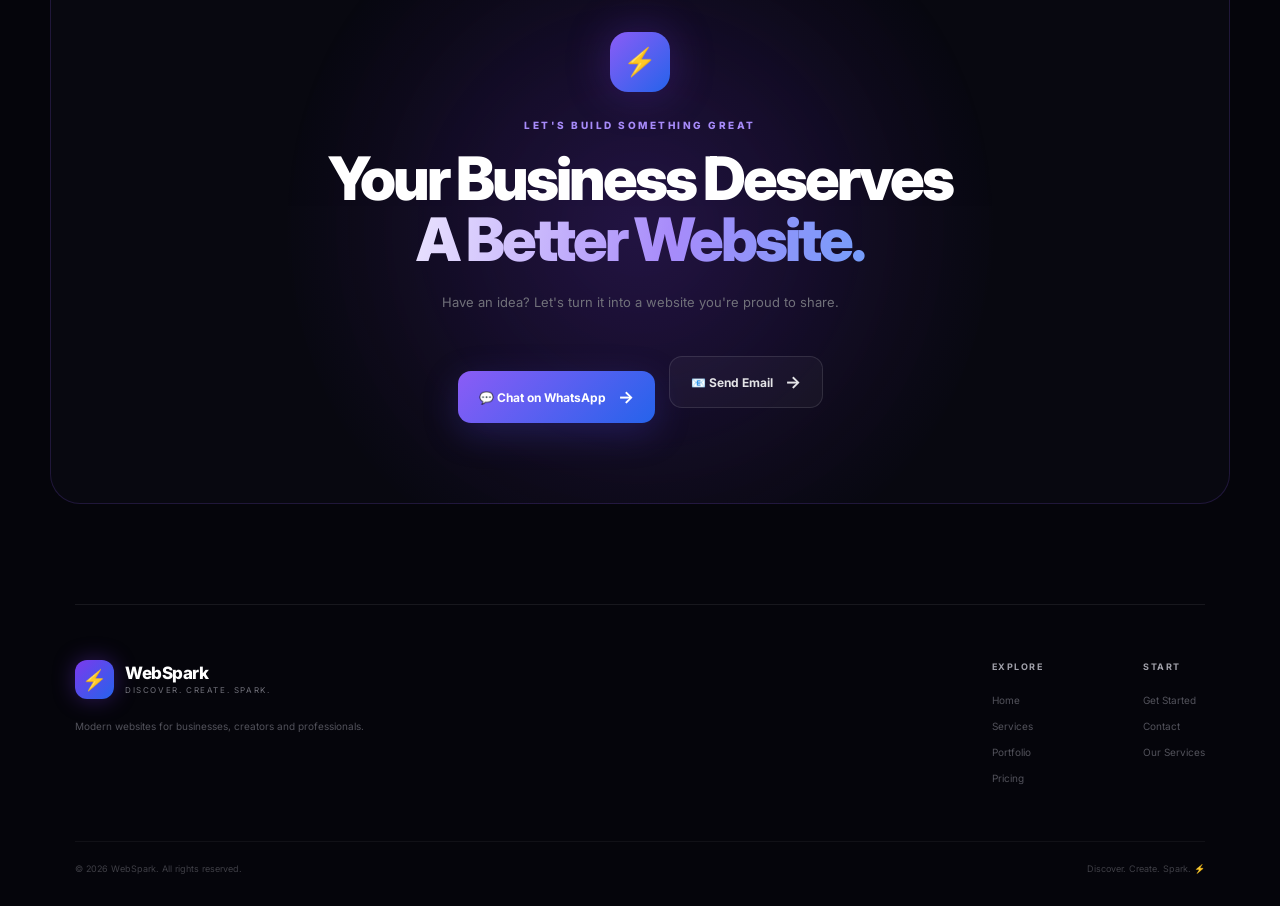
==== commit a1047762: "Update index.html" ====
--- a/index.html
+++ b/index.html
@@ -1,34 +1,30 @@
 <!DOCTYPE html>
-
 <html lang="en">
+
 <head>
     <meta charset="UTF-8">
 
-```
-<meta name="viewport" content="width=device-width, initial-scale=1.0">
-
-<meta
-    name="description"
-    content="WebSpark creates modern, fast and professional websites for businesses, creators and professionals."
->
-
-<meta
-    name="keywords"
-    content="WebSpark, website design, business websites, landing pages, portfolio websites"
->
-
-<meta name="author" content="WebSpark">
-
-<title>WebSpark ⚡ | Modern Websites That Make Businesses Stand Out</title>
-
-<link rel="stylesheet" href="style.css">
-```
-
+    <meta name="viewport" content="width=device-width, initial-scale=1.0">
+
+    <meta
+        name="description"
+        content="WebSpark creates modern, fast and professional websites for businesses, creators and professionals."
+    >
+
+    <meta
+        name="keywords"
+        content="WebSpark, website design, business websites, landing pages, portfolio websites"
+    >
+
+    <meta name="author" content="WebSpark">
+
+    <title>WebSpark ⚡ | Modern Websites That Make Businesses Stand Out</title>
+
+    <link rel="stylesheet" href="style.css">
 </head>
 
 <body>
 
-```
 <!-- =========================================
      INTRO / LOGO ANIMATION
 ========================================== -->
@@ -154,460 +150,554 @@
 
 <main>
 
-    <section class="hero" id="home">
-
-        <div class="hero-content">
-
-            <div class="hero-badge">
-                <span class="status-dot"></span>
-                Building the web of tomorrow
-            </div>
-
-
-            <h1 class="hero-title">
-
-                Websites That Make
-                <span>Your Business</span>
-                Stand Out.
-
-            </h1>
-
-
-            <p class="hero-description">
-
-                Modern, fast and professional websites designed
-                to turn visitors into customers and ideas into
-                memorable digital experiences.
-
-            </p>
-
-
-            <div class="hero-buttons">
-
-                <a href="#contact" class="primary-button">
-                    Get Your Website
-                    <span>→</span>
-                </a>
-
-                <a href="#portfolio" class="secondary-button">
-                    Explore Our Work
-                    <span>↗</span>
-                </a>
-
-            </div>
-
-
-            <div class="hero-trust">
-
-                <div class="trust-item">
-                    <strong>Fast</strong>
-                    <span>Performance</span>
-                </div>
-
-                <div class="trust-line"></div>
-
-                <div class="trust-item">
-                    <strong>Modern</strong>
-                    <span>Design</span>
-                </div>
-
-                <div class="trust-line"></div>
-
-                <div class="trust-item">
-                    <strong>Mobile</strong>
-                    <span>First</span>
-                </div>
-
-            </div>
-
-        </div>
-
-
-        <!-- HERO VISUAL -->
-
-        <div class="hero-visual">
-
-            <div class="visual-glow"></div>
-
-            <div class="website-card">
-
-                <div class="browser-bar">
-
-                    <div class="browser-dots">
+<section class="hero" id="home">
+
+    <div class="hero-content">
+
+        <div class="hero-badge">
+            <span class="status-dot"></span>
+            Building the web of tomorrow
+        </div>
+
+
+        <h1 class="hero-title">
+
+            Websites That Make
+            <span>Your Business</span>
+            Stand Out.
+
+        </h1>
+
+
+        <p class="hero-description">
+
+            Modern, fast and professional websites designed
+            to turn visitors into customers and ideas into
+            memorable digital experiences.
+
+        </p>
+
+
+        <div class="hero-buttons">
+
+            <a href="#contact" class="primary-button">
+                Get Your Website
+                <span>→</span>
+            </a>
+
+            <a href="#portfolio" class="secondary-button">
+                Explore Our Work
+                <span>↗</span>
+            </a>
+
+        </div>
+
+
+        <div class="hero-trust">
+
+            <div class="trust-item">
+                <strong>Fast</strong>
+                <span>Performance</span>
+            </div>
+
+            <div class="trust-line"></div>
+
+            <div class="trust-item">
+                <strong>Modern</strong>
+                <span>Design</span>
+            </div>
+
+            <div class="trust-line"></div>
+
+            <div class="trust-item">
+                <strong>Mobile</strong>
+                <span>First</span>
+            </div>
+
+        </div>
+
+    </div>
+
+
+    <!-- HERO VISUAL -->
+
+    <div class="hero-visual">
+
+        <div class="visual-glow"></div>
+
+        <div class="website-card">
+
+            <div class="browser-bar">
+
+                <div class="browser-dots">
+                    <span></span>
+                    <span></span>
+                    <span></span>
+                </div>
+
+                <div class="browser-address">
+                    webspark.studio
+                </div>
+
+            </div>
+
+
+            <div class="mock-website">
+
+                <div class="mock-nav">
+
+                    <div class="mock-logo">
+                        ⚡ WebSpark
+                    </div>
+
+                    <div class="mock-nav-lines">
                         <span></span>
                         <span></span>
                         <span></span>
                     </div>
 
-                    <div class="browser-address">
-                        webspark.studio
+                </div>
+
+
+                <div class="mock-content">
+
+                    <div class="mock-small">
+                        YOUR DIGITAL PRESENCE
                     </div>
 
-                </div>
-
-
-                <div class="mock-website">
-
-                    <div class="mock-nav">
-
-                        <div class="mock-logo">
-                            ⚡ WebSpark
-                        </div>
-
-                        <div class="mock-nav-lines">
-                            <span></span>
-                            <span></span>
-                            <span></span>
-                        </div>
-
+                    <div class="mock-heading">
+                        Make Your
+                        <br>
+                        Business
+                        <br>
+                        <span>Impossible to Ignore.</span>
                     </div>
 
-
-                    <div class="mock-content">
-
-                        <div class="mock-small">
-                            YOUR DIGITAL PRESENCE
-                        </div>
-
-                        <div class="mock-heading">
-                            Make Your
-                            <br>
-                            Business
-                            <br>
-                            <span>Impossible to Ignore.</span>
-                        </div>
-
-                        <div class="mock-line"></div>
-
-                        <div class="mock-button">
-                            Let's Build →
-                        </div>
-
+                    <div class="mock-line"></div>
+
+                    <div class="mock-button">
+                        Let's Build →
                     </div>
 
-
-                    <div class="floating-card floating-card-one">
-                        <span>⚡</span>
-                        Fast
-                    </div>
-
-                    <div class="floating-card floating-card-two">
-                        <span>✦</span>
-                        Modern
-                    </div>
-
-                </div>
-
-            </div>
-
-        </div>
-
-    </section>
-
-
-    <!-- =========================================
-         SERVICES
-    ========================================== -->
-
-    <section class="section services-section" id="services">
-
-        <div class="section-heading">
-
-            <div class="section-label">
-                WHAT WE BUILD
-            </div>
-
-            <h2>
-                Everything You Need
-                <span>To Get Online.</span>
-            </h2>
+                </div>
+
+
+                <div class="floating-card floating-card-one">
+                    <span>⚡</span>
+                    Fast
+                </div>
+
+                <div class="floating-card floating-card-two">
+                    <span>✦</span>
+                    Modern
+                </div>
+
+            </div>
+
+        </div>
+
+    </div>
+
+</section>
+
+
+<!-- =========================================
+     SERVICES
+========================================== -->
+
+<section class="section services-section" id="services">
+
+    <div class="section-heading">
+
+        <div class="section-label">
+            WHAT WE BUILD
+        </div>
+
+        <h2>
+            Everything You Need
+            <span>To Get Online.</span>
+        </h2>
+
+        <p>
+            From a simple landing page to a complete business
+            website, we create digital experiences built around
+            your goals.
+        </p>
+
+    </div>
+
+
+    <div class="services-grid">
+
+        <article class="service-card">
+
+            <div class="service-number">01</div>
+            <div class="service-icon">🚀</div>
+
+            <h3>Landing Pages</h3>
 
             <p>
-                From a simple landing page to a complete business
-                website, we create digital experiences built around
-                your goals.
-            </p>
-
-        </div>
-
-
-        <div class="services-grid">
-
-            <article class="service-card">
-
-                <div class="service-number">01</div>
-
-                <div class="service-icon">🚀</div>
-
-                <h3>Landing Pages</h3>
+                High-impact pages designed to present your
+                offer and turn visitors into leads.
+            </p>
+
+            <a href="#contact">Explore Service →</a>
+
+        </article>
+
+
+        <article class="service-card">
+
+            <div class="service-number">02</div>
+            <div class="service-icon">🏢</div>
+
+            <h3>Business Websites</h3>
+
+            <p>
+                Professional websites that build trust and
+                give your business a strong online presence.
+            </p>
+
+            <a href="#contact">Explore Service →</a>
+
+        </article>
+
+
+        <article class="service-card">
+
+            <div class="service-number">03</div>
+            <div class="service-icon">👤</div>
+
+            <h3>Portfolio Websites</h3>
+
+            <p>
+                Showcase your work, skills and personality
+                with a portfolio people remember.
+            </p>
+
+            <a href="#contact">Explore Service →</a>
+
+        </article>
+
+
+        <article class="service-card">
+
+            <div class="service-number">04</div>
+            <div class="service-icon">✨</div>
+
+            <h3>Website Redesign</h3>
+
+            <p>
+                Transform an outdated website into a modern,
+                polished and engaging experience.
+            </p>
+
+            <a href="#contact">Explore Service →</a>
+
+        </article>
+
+
+        <article class="service-card">
+
+            <div class="service-number">05</div>
+            <div class="service-icon">📱</div>
+
+            <h3>Mobile Responsive</h3>
+
+            <p>
+                Websites that look beautiful and work smoothly
+                across phones, tablets and desktops.
+            </p>
+
+            <a href="#contact">Explore Service →</a>
+
+        </article>
+
+
+        <article class="service-card service-card-special">
+
+            <div class="service-number">06</div>
+            <div class="service-icon">⚡</div>
+
+            <h3>Custom Projects</h3>
+
+            <p>
+                Have a unique idea? Let's turn it into a
+                custom digital experience.
+            </p>
+
+            <a href="#contact">Start a Project →</a>
+
+        </article>
+
+    </div>
+
+</section>
+
+
+<!-- =========================================
+     WHY WEBSPARK
+========================================== -->
+
+<section class="section why-section">
+
+    <div class="why-content">
+
+        <div class="section-label">
+            WHY WEBSPARK
+        </div>
+
+        <h2>
+            More Than Just
+            <span>A Pretty Website.</span>
+        </h2>
+
+        <p>
+            Your website is often the first impression people
+            have of your business. We make sure it's a good one.
+        </p>
+
+    </div>
+
+
+    <div class="why-grid">
+
+        <div class="why-card">
+            <div class="why-icon">⚡</div>
+            <h3>Fast</h3>
+            <p>Built with performance and smooth loading in mind.</p>
+        </div>
+
+        <div class="why-card">
+            <div class="why-icon">📱</div>
+            <h3>Mobile First</h3>
+            <p>Designed to look great on every screen size.</p>
+        </div>
+
+        <div class="why-card">
+            <div class="why-icon">🎨</div>
+            <h3>Modern Design</h3>
+            <p>Clean visuals that make your brand stand out.</p>
+        </div>
+
+        <div class="why-card">
+            <div class="why-icon">🔎</div>
+            <h3>SEO Ready</h3>
+            <p>Structured with search engines in mind.</p>
+        </div>
+
+        <div class="why-card">
+            <div class="why-icon">💰</div>
+            <h3>Affordable</h3>
+            <p>Professional websites without huge agency prices.</p>
+        </div>
+
+    </div>
+
+</section>
+
+
+<!-- =========================================
+     PORTFOLIO
+========================================== -->
+
+<section class="portfolio" id="portfolio">
+
+    <div class="section-heading">
+
+        <span class="section-label">
+            Our Work
+        </span>
+
+        <h2>
+            Website Concepts
+        </h2>
+
+        <p>
+            Explore a few website styles WebSpark can create
+            for different businesses.
+        </p>
+
+    </div>
+
+
+    <div class="portfolio-grid">
+
+        <!-- RESTAURANT -->
+
+        <div class="portfolio-card">
+
+            <div class="portfolio-preview restaurant-preview">
+
+                <div class="preview-content">
+
+                    <span>🍽️</span>
+
+                    <h3>
+                        La Tavola
+                    </h3>
+
+                    <p>
+                        Restaurant Website
+                    </p>
+
+                </div>
+
+            </div>
+
+
+            <div class="portfolio-info">
+
+                <h3>
+                    Restaurant
+                </h3>
 
                 <p>
-                    High-impact pages designed to present your
-                    offer and turn visitors into leads.
+                    Elegant and modern website for restaurants and cafés.
                 </p>
 
-                <a href="#contact">Explore Service →</a>
-
-            </article>
-
-
-            <article class="service-card">
-
-                <div class="service-number">02</div>
-
-                <div class="service-icon">🏢</div>
-
-                <h3>Business Websites</h3>
-
-                <p>
-                    Professional websites that build trust and
-                    give your business a strong online presence.
-                </p>
-
-                <a href="#contact">Explore Service →</a>
-
-            </article>
-
-
-            <article class="service-card">
-
-                <div class="service-number">03</div>
-
-                <div class="service-icon">👤</div>
-
-                <h3>Portfolio Websites</h3>
-
-                <p>
-                    Showcase your work, skills and personality
-                    with a portfolio people remember.
-                </p>
-
-                <a href="#contact">Explore Service →</a>
-
-            </article>
-
-
-            <article class="service-card">
-
-                <div class="service-number">04</div>
-
-                <div class="service-icon">✨</div>
-
-                <h3>Website Redesign</h3>
-
-                <p>
-                    Transform an outdated website into a modern,
-                    polished and engaging experience.
-                </p>
-
-                <a href="#contact">Explore Service →</a>
-
-            </article>
-
-
-            <article class="service-card">
-
-                <div class="service-number">05</div>
-
-                <div class="service-icon">📱</div>
-
-                <h3>Mobile Responsive</h3>
-
-                <p>
-                    Websites that look beautiful and work smoothly
-                    across phones, tablets and desktops.
-                </p>
-
-                <a href="#contact">Explore Service →</a>
-
-            </article>
-
-
-            <article class="service-card service-card-special">
-
-                <div class="service-number">06</div>
-
-                <div class="service-icon">⚡</div>
-
-                <h3>Custom Projects</h3>
-
-                <p>
-                    Have a unique idea? Let's turn it into a
-                    custom digital experience.
-                </p>
-
-                <a href="#contact">Start a Project →</a>
-
-            </article>
-
-        </div>
-
-    </section>
-
-
-    <!-- =========================================
-         WHY WEBSPARK
-    ========================================== -->
-
-    <section class="section why-section">
-
-        <div class="why-content">
-
-            <div class="section-label">
-                WHY WEBSPARK
-            </div>
-
-            <h2>
-                More Than Just
-                <span>A Pretty Website.</span>
-            </h2>
-
-            <p>
-                Your website is often the first impression people
-                have of your business. We make sure it's a good one.
-            </p>
-
-        </div>
-
-
-        <div class="why-grid">
-
-            <div class="why-card">
-                <div class="why-icon">⚡</div>
-                <h3>Fast</h3>
-                <p>Built with performance and smooth loading in mind.</p>
-            </div>
-
-            <div class="why-card">
-                <div class="why-icon">📱</div>
-                <h3>Mobile First</h3>
-                <p>Designed to look great on every screen size.</p>
-            </div>
-
-            <div class="why-card">
-                <div class="why-icon">🎨</div>
-                <h3>Modern Design</h3>
-                <p>Clean visuals that make your brand stand out.</p>
-            </div>
-
-            <div class="why-card">
-                <div class="why-icon">🔎</div>
-                <h3>SEO Ready</h3>
-                <p>Structured with search engines in mind.</p>
-            </div>
-
-            <div class="why-card">
-                <div class="why-icon">💰</div>
-                <h3>Affordable</h3>
-                <p>Professional websites without huge agency prices.</p>
-            </div>
-
-        </div>
-
-    </section>
-
-
-    <!-- =========================================
-         PORTFOLIO
-    ========================================== -->
-
-   <section class="portfolio" id="portfolio">
-
-    <div class="section-heading">
-        <span class="section-label">Our Work</span>
-        <h2>Website Concepts</h2>
-        <p>Explore a few website styles WebSpark can create for different businesses.</p>
-    </div>
-
-    <div class="portfolio-grid">
-
-        <!-- Restaurant -->
-        <div class="portfolio-card">
-
-            <div class="portfolio-preview restaurant-preview">
-                <div class="preview-content">
-                    <span>🍽️</span>
-                    <h3>La Tavola</h3>
-                    <p>Restaurant Website</p>
-                </div>
-            </div>
-
-            <div class="portfolio-info">
-                <h3>Restaurant</h3>
-                <p>Elegant and modern website for restaurants and cafés.</p>
-
-                <a href="restaurant-demo.html">
+                <a
+                    href="restaurant-demo.html"
+                    class="portfolio-demo-link"
+                >
                     View Demo →
                 </a>
-            </div>
-
-        </div>
-
-
-        <!-- Coaching -->
+
+            </div>
+
+        </div>
+
+
+        <!-- COACHING -->
+
         <div class="portfolio-card">
 
             <div class="portfolio-preview coaching-preview">
+
                 <div class="preview-content">
+
                     <span>🎓</span>
-                    <h3>Elevate Academy</h3>
-                    <p>Coaching Website</p>
-                </div>
-            </div>
+
+                    <h3>
+                        Elevate Academy
+                    </h3>
+
+                    <p>
+                        Coaching Website
+                    </p>
+
+                </div>
+
+            </div>
+
 
             <div class="portfolio-info">
-                <h3>Coaching</h3>
-                <p>Professional website for coaching institutes and educators.</p>
-
-                <a href="coaching-demo.html">
+
+                <h3>
+                    Coaching
+                </h3>
+
+                <p>
+                    Professional website for coaching institutes and educators.
+                </p>
+
+                <a
+                    href="coaching-demo.html"
+                    class="portfolio-demo-link"
+                >
                     View Demo →
                 </a>
-            </div>
-
-        </div>
-
-
-        <!-- Local Business -->
+
+            </div>
+
+        </div>
+
+
+        <!-- LOCAL BUSINESS -->
+
         <div class="portfolio-card">
 
             <div class="portfolio-preview business-preview">
+
                 <div class="preview-content">
+
                     <span>🏪</span>
-                    <h3>UrbanFix</h3>
-                    <p>Local Business Website</p>
-                </div>
-            </div>
+
+                    <h3>
+                        UrbanFix
+                    </h3>
+
+                    <p>
+                        Local Business Website
+                    </p>
+
+                </div>
+
+            </div>
+
 
             <div class="portfolio-info">
-                <h3>Local Business</h3>
-                <p>Modern website for local services and small businesses.</p>
-
-                <a href="local-business-demo.html">
+
+                <h3>
+                    Local Business
+                </h3>
+
+                <p>
+                    Modern website for local services and small businesses.
+                </p>
+
+                <a
+                    href="local-business-demo.html"
+                    class="portfolio-demo-link"
+                >
                     View Demo →
                 </a>
-            </div>
-
-        </div>
-
-
-        <!-- Professional Portfolio -->
+
+            </div>
+
+        </div>
+
+
+        <!-- PROFESSIONAL PORTFOLIO -->
+
         <div class="portfolio-card">
 
             <div class="portfolio-preview personal-preview">
+
                 <div class="preview-content">
+
                     <span>💼</span>
-                    <h3>Alex Morgan</h3>
-                    <p>Professional Portfolio</p>
-                </div>
-            </div>
+
+                    <h3>
+                        Alex Morgan
+                    </h3>
+
+                    <p>
+                        Professional Portfolio
+                    </p>
+
+                </div>
+
+            </div>
+
 
             <div class="portfolio-info">
-                <h3>Professional Portfolio</h3>
-                <p>Clean personal website for freelancers and professionals.</p>
-
-                <a href="portfolio-demo.html">
+
+                <h3>
+                    Professional Portfolio
+                </h3>
+
+                <p>
+                    Clean personal website for freelancers and professionals.
+                </p>
+
+                <a
+                    href="portfolio-demo.html"
+                    class="portfolio-demo-link"
+                >
                     View Demo →
                 </a>
+
             </div>
 
         </div>
@@ -616,515 +706,545 @@
 
 </section>
 
-    <!-- =========================================
-         PRICING
-    ========================================== -->
-
-    <section class="section pricing-section" id="pricing">
-
-        <div class="section-heading">
+
+<!-- =========================================
+     PRICING
+========================================== -->
+
+<section class="section pricing-section" id="pricing">
+
+    <div class="section-heading">
+
+        <div class="section-label">
+            SIMPLE PRICING
+        </div>
+
+        <h2>
+            Choose What
+            <span>Fits Your Goal.</span>
+        </h2>
+
+        <p>
+            Straightforward packages for businesses and
+            individuals ready to build their online presence.
+        </p>
+
+    </div>
+
+
+    <div class="pricing-grid">
+
+        <article class="pricing-card">
+
+            <div class="pricing-top">
+                <span>STARTER</span>
+                <div class="pricing-icon">🚀</div>
+            </div>
+
+            <h3>Landing Page</h3>
+
+            <p class="pricing-description">
+                A focused one-page website for your idea,
+                product or service.
+            </p>
+
+            <div class="price">
+                <span>₹</span>999
+            </div>
+
+            <ul>
+                <li>✓ One-page design</li>
+                <li>✓ Mobile responsive</li>
+                <li>✓ Modern UI</li>
+                <li>✓ Contact section</li>
+            </ul>
+
+            <a href="#contact" class="pricing-button">
+                Get Started →
+            </a>
+
+        </article>
+
+
+        <article class="pricing-card">
+
+            <div class="pricing-top">
+                <span>ESSENTIAL</span>
+                <div class="pricing-icon">💼</div>
+            </div>
+
+            <h3>Basic Website</h3>
+
+            <p class="pricing-description">
+                A professional website for individuals
+                and small businesses.
+            </p>
+
+            <div class="price">
+                <span>₹</span>1,999
+            </div>
+
+            <ul>
+                <li>✓ Multiple sections</li>
+                <li>✓ Mobile responsive</li>
+                <li>✓ Contact form</li>
+                <li>✓ SEO-ready structure</li>
+            </ul>
+
+            <a href="#contact" class="pricing-button">
+                Get Started →
+            </a>
+
+        </article>
+
+
+        <article class="pricing-card featured-pricing">
+
+            <div class="popular-badge">
+                MOST POPULAR
+            </div>
+
+            <div class="pricing-top">
+                <span>BUSINESS</span>
+                <div class="pricing-icon">⭐</div>
+            </div>
+
+            <h3>Business Website</h3>
+
+            <p class="pricing-description">
+                A complete professional website designed
+                to build trust and generate enquiries.
+            </p>
+
+            <div class="price">
+                <span>₹</span>3,499
+            </div>
+
+            <ul>
+                <li>✓ Complete business website</li>
+                <li>✓ Responsive design</li>
+                <li>✓ SEO-ready structure</li>
+                <li>✓ Custom sections</li>
+                <li>✓ Contact integration</li>
+            </ul>
+
+            <a
+                href="#contact"
+                class="pricing-button featured-button"
+            >
+                Build My Website →
+            </a>
+
+        </article>
+
+
+        <article class="pricing-card">
+
+            <div class="pricing-top">
+                <span>PREMIUM</span>
+                <div class="pricing-icon">💎</div>
+            </div>
+
+            <h3>Premium</h3>
+
+            <p class="pricing-description">
+                A fully customized digital experience for
+                ambitious brands and businesses.
+            </p>
+
+            <div class="price premium-price">
+                <span>₹</span>5,999+
+            </div>
+
+            <ul>
+                <li>✓ Custom design</li>
+                <li>✓ Advanced sections</li>
+                <li>✓ Premium animations</li>
+                <li>✓ SEO-ready structure</li>
+                <li>✓ Priority support</li>
+            </ul>
+
+            <a href="#contact" class="pricing-button">
+                Let's Talk →
+            </a>
+
+        </article>
+
+    </div>
+
+</section>
+
+
+<!-- =========================================
+     PROCESS
+========================================== -->
+
+<section class="section process-section">
+
+    <div class="section-heading">
+
+        <div class="section-label">
+            HOW IT WORKS
+        </div>
+
+        <h2>
+            From Idea
+            <span>To Online.</span>
+        </h2>
+
+    </div>
+
+
+    <div class="process-line"></div>
+
+
+    <div class="process-grid">
+
+        <div class="process-step">
+
+            <div class="process-number">01</div>
+
+            <h3>Tell Us</h3>
+
+            <p>
+                Tell us about your business, goals and idea.
+            </p>
+
+        </div>
+
+
+        <div class="process-step">
+
+            <div class="process-number">02</div>
+
+            <h3>Design</h3>
+
+            <p>
+                We create a modern design around your brand.
+            </p>
+
+        </div>
+
+
+        <div class="process-step">
+
+            <div class="process-number">03</div>
+
+            <h3>Build</h3>
+
+            <p>
+                Your website is developed with care and precision.
+            </p>
+
+        </div>
+
+
+        <div class="process-step">
+
+            <div class="process-number">04</div>
+
+            <h3>Review</h3>
+
+            <p>
+                You review the website and request changes.
+            </p>
+
+        </div>
+
+
+        <div class="process-step">
+
+            <div class="process-number">05</div>
+
+            <h3>Launch</h3>
+
+            <p>
+                Your website goes live and is ready for visitors.
+            </p>
+
+        </div>
+
+    </div>
+
+</section>
+
+
+<!-- =========================================
+     CLIENT EXPECTATIONS
+========================================== -->
+
+<section class="section expectations-section">
+
+    <div class="expectations-box">
+
+        <div class="expectations-content">
 
             <div class="section-label">
-                SIMPLE PRICING
+                THE WEBSPARK STANDARD
             </div>
 
             <h2>
-                Choose What
-                <span>Fits Your Goal.</span>
+                What You Can
+                <span>Expect From Us.</span>
             </h2>
 
             <p>
-                Straightforward packages for businesses and
-                individuals ready to build their online presence.
-            </p>
-
-        </div>
-
-
-        <div class="pricing-grid">
-
-            <article class="pricing-card">
-
-                <div class="pricing-top">
-                    <span>STARTER</span>
-                    <div class="pricing-icon">🚀</div>
-                </div>
-
-                <h3>Landing Page</h3>
-
-                <p class="pricing-description">
-                    A focused one-page website for your idea,
-                    product or service.
+                We focus on creating websites that look
+                professional, feel smooth and communicate
+                your business clearly.
+            </p>
+
+        </div>
+
+
+        <div class="expectations-list">
+
+            <div class="expectation">
+
+                <span>01</span>
+
+                <div>
+                    <h3>Clear Communication</h3>
+
+                    <p>
+                        Simple and straightforward project discussions.
+                    </p>
+                </div>
+
+            </div>
+
+
+            <div class="expectation">
+
+                <span>02</span>
+
+                <div>
+                    <h3>Thoughtful Design</h3>
+
+                    <p>
+                        Every section has a purpose.
+                    </p>
+                </div>
+
+            </div>
+
+
+            <div class="expectation">
+
+                <span>03</span>
+
+                <div>
+                    <h3>Responsive Experience</h3>
+
+                    <p>
+                        Your website works across modern devices.
+                    </p>
+                </div>
+
+            </div>
+
+
+            <div class="expectation">
+
+                <span>04</span>
+
+                <div>
+                    <h3>Launch Support</h3>
+
+                    <p>
+                        Help getting your finished website online.
+                    </p>
+                </div>
+
+            </div>
+
+        </div>
+
+    </div>
+
+</section>
+
+
+<!-- =========================================
+     FAQ
+========================================== -->
+
+<section class="section faq-section">
+
+    <div class="section-heading">
+
+        <div class="section-label">
+            FAQ
+        </div>
+
+        <h2>
+            Got Questions?
+            <span>We've Got Answers.</span>
+        </h2>
+
+    </div>
+
+
+    <div class="faq-container">
+
+        <div class="faq-item">
+
+            <button class="faq-question">
+                How long does a website take?
+                <span>+</span>
+            </button>
+
+            <div class="faq-answer">
+
+                <p>
+                    Project timelines depend on the size and
+                    requirements of the website. We'll discuss
+                    the expected timeline before starting.
                 </p>
 
-                <div class="price">
-                    <span>₹</span>999
-                </div>
-
-                <ul>
-                    <li>✓ One-page design</li>
-                    <li>✓ Mobile responsive</li>
-                    <li>✓ Modern UI</li>
-                    <li>✓ Contact section</li>
-                </ul>
-
-                <a href="#contact" class="pricing-button">
-                    Get Started →
-                </a>
-
-            </article>
-
-
-            <article class="pricing-card">
-
-                <div class="pricing-top">
-                    <span>ESSENTIAL</span>
-                    <div class="pricing-icon">💼</div>
-                </div>
-
-                <h3>Basic Website</h3>
-
-                <p class="pricing-description">
-                    A professional website for individuals
-                    and small businesses.
+            </div>
+
+        </div>
+
+
+        <div class="faq-item">
+
+            <button class="faq-question">
+                Can you build a custom design?
+                <span>+</span>
+            </button>
+
+            <div class="faq-answer">
+
+                <p>
+                    Yes. We can create a design around your
+                    brand, content and business goals.
                 </p>
 
-                <div class="price">
-                    <span>₹</span>1,999
-                </div>
-
-                <ul>
-                    <li>✓ Multiple sections</li>
-                    <li>✓ Mobile responsive</li>
-                    <li>✓ Contact form</li>
-                    <li>✓ SEO-ready structure</li>
-                </ul>
-
-                <a href="#contact" class="pricing-button">
-                    Get Started →
-                </a>
-
-            </article>
-
-
-            <article class="pricing-card featured-pricing">
-
-                <div class="popular-badge">
-                    MOST POPULAR
-                </div>
-
-                <div class="pricing-top">
-                    <span>BUSINESS</span>
-                    <div class="pricing-icon">⭐</div>
-                </div>
-
-                <h3>Business Website</h3>
-
-                <p class="pricing-description">
-                    A complete professional website designed
-                    to build trust and generate enquiries.
+            </div>
+
+        </div>
+
+
+        <div class="faq-item">
+
+            <button class="faq-question">
+                Will the website work on phones?
+                <span>+</span>
+            </button>
+
+            <div class="faq-answer">
+
+                <p>
+                    Yes. Responsive design is part of our
+                    standard approach.
                 </p>
 
-                <div class="price">
-                    <span>₹</span>3,499
-                </div>
-
-                <ul>
-                    <li>✓ Complete business website</li>
-                    <li>✓ Responsive design</li>
-                    <li>✓ SEO-ready structure</li>
-                    <li>✓ Custom sections</li>
-                    <li>✓ Contact integration</li>
-                </ul>
-
-                <a href="#contact" class="pricing-button featured-button">
-                    Build My Website →
-                </a>
-
-            </article>
-
-
-            <article class="pricing-card">
-
-                <div class="pricing-top">
-                    <span>PREMIUM</span>
-                    <div class="pricing-icon">💎</div>
-                </div>
-
-                <h3>Premium</h3>
-
-                <p class="pricing-description">
-                    A fully customized digital experience for
-                    ambitious brands and businesses.
+            </div>
+
+        </div>
+
+
+        <div class="faq-item">
+
+            <button class="faq-question">
+                Can you redesign my existing website?
+                <span>+</span>
+            </button>
+
+            <div class="faq-answer">
+
+                <p>
+                    Absolutely. We can modernize the design,
+                    improve the structure and make the experience
+                    more responsive.
                 </p>
 
-                <div class="price premium-price">
-                    <span>₹</span>5,999+
-                </div>
-
-                <ul>
-                    <li>✓ Custom design</li>
-                    <li>✓ Advanced sections</li>
-                    <li>✓ Premium animations</li>
-                    <li>✓ SEO-ready structure</li>
-                    <li>✓ Priority support</li>
-                </ul>
-
-                <a href="#contact" class="pricing-button">
-                    Let's Talk →
-                </a>
-
-            </article>
-
-        </div>
-
-    </section>
-
-
-    <!-- =========================================
-         PROCESS
-    ========================================== -->
-
-    <section class="section process-section">
-
-        <div class="section-heading">
-
-            <div class="section-label">
-                HOW IT WORKS
-            </div>
-
-            <h2>
-                From Idea
-                <span>To Online.</span>
-            </h2>
-
-        </div>
-
-
-        <div class="process-line"></div>
-
-
-        <div class="process-grid">
-
-            <div class="process-step">
-
-                <div class="process-number">01</div>
-
-                <h3>Tell Us</h3>
+            </div>
+
+        </div>
+
+
+        <div class="faq-item">
+
+            <button class="faq-question">
+                How do I start a project?
+                <span>+</span>
+            </button>
+
+            <div class="faq-answer">
 
                 <p>
-                    Tell us about your business, goals and idea.
+                    Simply contact us with your idea and we'll
+                    discuss what you need.
                 </p>
 
             </div>
 
-
-            <div class="process-step">
-
-                <div class="process-number">02</div>
-
-                <h3>Design</h3>
-
-                <p>
-                    We create a modern design around your brand.
-                </p>
-
-            </div>
-
-
-            <div class="process-step">
-
-                <div class="process-number">03</div>
-
-                <h3>Build</h3>
-
-                <p>
-                    Your website is developed with care and precision.
-                </p>
-
-            </div>
-
-
-            <div class="process-step">
-
-                <div class="process-number">04</div>
-
-                <h3>Review</h3>
-
-                <p>
-                    You review the website and request changes.
-                </p>
-
-            </div>
-
-
-            <div class="process-step">
-
-                <div class="process-number">05</div>
-
-                <h3>Launch</h3>
-
-                <p>
-                    Your website goes live and is ready for visitors.
-                </p>
-
-            </div>
-
-        </div>
-
-    </section>
-
-
-    <!-- =========================================
-         CLIENT EXPECTATIONS
-    ========================================== -->
-
-    <section class="section expectations-section">
-
-        <div class="expectations-box">
-
-            <div class="expectations-content">
-
-                <div class="section-label">
-                    THE WEBSPARK STANDARD
-                </div>
-
-                <h2>
-                    What You Can
-                    <span>Expect From Us.</span>
-                </h2>
-
-                <p>
-                    We focus on creating websites that look
-                    professional, feel smooth and communicate
-                    your business clearly.
-                </p>
-
-            </div>
-
-
-            <div class="expectations-list">
-
-                <div class="expectation">
-                    <span>01</span>
-                    <div>
-                        <h3>Clear Communication</h3>
-                        <p>
-                            Simple and straightforward project discussions.
-                        </p>
-                    </div>
-                </div>
-
-
-                <div class="expectation">
-                    <span>02</span>
-                    <div>
-                        <h3>Thoughtful Design</h3>
-                        <p>
-                            Every section has a purpose.
-                        </p>
-                    </div>
-                </div>
-
-
-                <div class="expectation">
-                    <span>03</span>
-                    <div>
-                        <h3>Responsive Experience</h3>
-                        <p>
-                            Your website works across modern devices.
-                        </p>
-                    </div>
-                </div>
-
-
-                <div class="expectation">
-                    <span>04</span>
-                    <div>
-                        <h3>Launch Support</h3>
-                        <p>
-                            Help getting your finished website online.
-                        </p>
-                    </div>
-                </div>
-
-            </div>
-
-        </div>
-
-    </section>
-
-
-    <!-- =========================================
-         FAQ
-    ========================================== -->
-
-    <section class="section faq-section">
-
-        <div class="section-heading">
-
-            <div class="section-label">
-                FAQ
-            </div>
-
-            <h2>
-                Got Questions?
-                <span>We've Got Answers.</span>
-            </h2>
-
-        </div>
-
-
-        <div class="faq-container">
-
-            <div class="faq-item">
-
-                <button class="faq-question">
-                    How long does a website take?
-                    <span>+</span>
-                </button>
-
-                <div class="faq-answer">
-                    <p>
-                        Project timelines depend on the size and
-                        requirements of the website. We'll discuss
-                        the expected timeline before starting.
-                    </p>
-                </div>
-
-            </div>
-
-
-            <div class="faq-item">
-
-                <button class="faq-question">
-                    Can you build a custom design?
-                    <span>+</span>
-                </button>
-
-                <div class="faq-answer">
-                    <p>
-                        Yes. We can create a design around your
-                        brand, content and business goals.
-                    </p>
-                </div>
-
-            </div>
-
-
-            <div class="faq-item">
-
-                <button class="faq-question">
-                    Will the website work on phones?
-                    <span>+</span>
-                </button>
-
-                <div class="faq-answer">
-                    <p>
-                        Yes. Responsive design is part of our
-                        standard approach.
-                    </p>
-                </div>
-
-            </div>
-
-
-            <div class="faq-item">
-
-                <button class="faq-question">
-                    Can you redesign my existing website?
-                    <span>+</span>
-                </button>
-
-                <div class="faq-answer">
-                    <p>
-                        Absolutely. We can modernize the design,
-                        improve the structure and make the experience
-                        more responsive.
-                    </p>
-                </div>
-
-            </div>
-
-
-            <div class="faq-item">
-
-                <button class="faq-question">
-                    How do I start a project?
-                    <span>+</span>
-                </button>
-
-                <div class="faq-answer">
-                    <p>
-                        Simply contact us with your idea and we'll
-                        discuss what you need.
-                    </p>
-                </div>
-
-            </div>
-
-        </div>
-
-    </section>
-
-
-    <!-- =========================================
-         FINAL CTA
-    ========================================== -->
-
-    <section class="final-cta" id="contact">
-
-        <div class="cta-glow"></div>
-
-        <div class="cta-content">
-
-            <div class="cta-logo">
-                ⚡
-            </div>
-
-            <div class="section-label">
-                LET'S BUILD SOMETHING GREAT
-            </div>
-
-            <h2>
-                Your Business Deserves
-                <span>A Better Website.</span>
-            </h2>
-
-            <p>
-                Have an idea? Let's turn it into a website
-                you're proud to share.
-            </p>
-
-
-            <div class="cta-buttons">
-
-                <a
-                    href="https://wa.me/918979978542?text=Hi%20WebSpark%20%F0%9F%9A%80%2C%20I%20want%20to%20discuss%20a%20website%20for%20my%20business."
-                    class="primary-button"
-                    target="_blank"
-                    rel="noopener noreferrer"
-                >
-                    💬 Chat on WhatsApp
-                    <span>→</span>
-                </a>
-
-               <a 
-    href="https://mail.google.com/mail/?view=cm&fs=1&to=gargatharv88@gmail.com&su=WebSpark%20Website%20Enquiry"
-    target="_blank"
-    rel="noopener"
-    class="secondary-button"
->
-                >
-                    📧 Send Email
-                    <span>→</span>
-                </a>
-
-            </div>
-
-        </div>
-
-    </section>
+        </div>
+
+    </div>
+
+</section>
+
+
+<!-- =========================================
+     FINAL CTA
+========================================== -->
+
+<section class="final-cta" id="contact">
+
+    <div class="cta-glow"></div>
+
+    <div class="cta-content">
+
+        <div class="cta-logo">
+            ⚡
+        </div>
+
+        <div class="section-label">
+            LET'S BUILD SOMETHING GREAT
+        </div>
+
+        <h2>
+            Your Business Deserves
+            <span>A Better Website.</span>
+        </h2>
+
+        <p>
+            Have an idea? Let's turn it into a website
+            you're proud to share.
+        </p>
+
+
+        <div class="cta-buttons">
+
+            <a
+                href="https://wa.me/918979978542?text=Hi%20WebSpark%20%F0%9F%9A%80%2C%20I%20want%20to%20discuss%20a%20website%20for%20my%20business."
+                class="primary-button"
+                target="_blank"
+                rel="noopener noreferrer"
+            >
+                💬 Chat on WhatsApp
+                <span>→</span>
+            </a>
+
+
+            <a
+                href="https://mail.google.com/mail/?view=cm&fs=1&to=gargatharv88@gmail.com&su=WebSpark%20Website%20Enquiry"
+                target="_blank"
+                rel="noopener"
+                class="secondary-button"
+            >
+                📧 Send Email
+                <span>→</span>
+            </a>
+
+        </div>
+
+    </div>
+
+</section>
 
 </main>
 
@@ -1157,14 +1277,24 @@
 
             <a href="#home" class="brand">
 
-                <div class="brand-icon">⚡</div>
+                <div class="brand-icon">
+                    ⚡
+                </div>
 
                 <div class="brand-text">
-                    <strong>WebSpark</strong>
-                    <span>Discover. Create. Spark.</span>
+
+                    <strong>
+                        WebSpark
+                    </strong>
+
+                    <span>
+                        Discover. Create. Spark.
+                    </span>
+
                 </div>
 
             </a>
+
 
             <p>
                 Modern websites for businesses,
@@ -1178,23 +1308,46 @@
 
             <div>
 
-                <h4>Explore</h4>
-
-                <a href="#home">Home</a>
-                <a href="#services">Services</a>
-                <a href="#portfolio">Portfolio</a>
-                <a href="#pricing">Pricing</a>
+                <h4>
+                    Explore
+                </h4>
+
+                <a href="#home">
+                    Home
+                </a>
+
+                <a href="#services">
+                    Services
+                </a>
+
+                <a href="#portfolio">
+                    Portfolio
+                </a>
+
+                <a href="#pricing">
+                    Pricing
+                </a>
 
             </div>
 
 
             <div>
 
-                <h4>Start</h4>
-
-                <a href="#contact">Get Started</a>
-                <a href="#contact">Contact</a>
-                <a href="#services">Our Services</a>
+                <h4>
+                    Start
+                </h4>
+
+                <a href="#contact">
+                    Get Started
+                </a>
+
+                <a href="#contact">
+                    Contact
+                </a>
+
+                <a href="#services">
+                    Our Services
+                </a>
 
             </div>
 
@@ -1219,7 +1372,6 @@
 
 
 <script src="script.js"></script>
-```
 
 </body>
 </html>
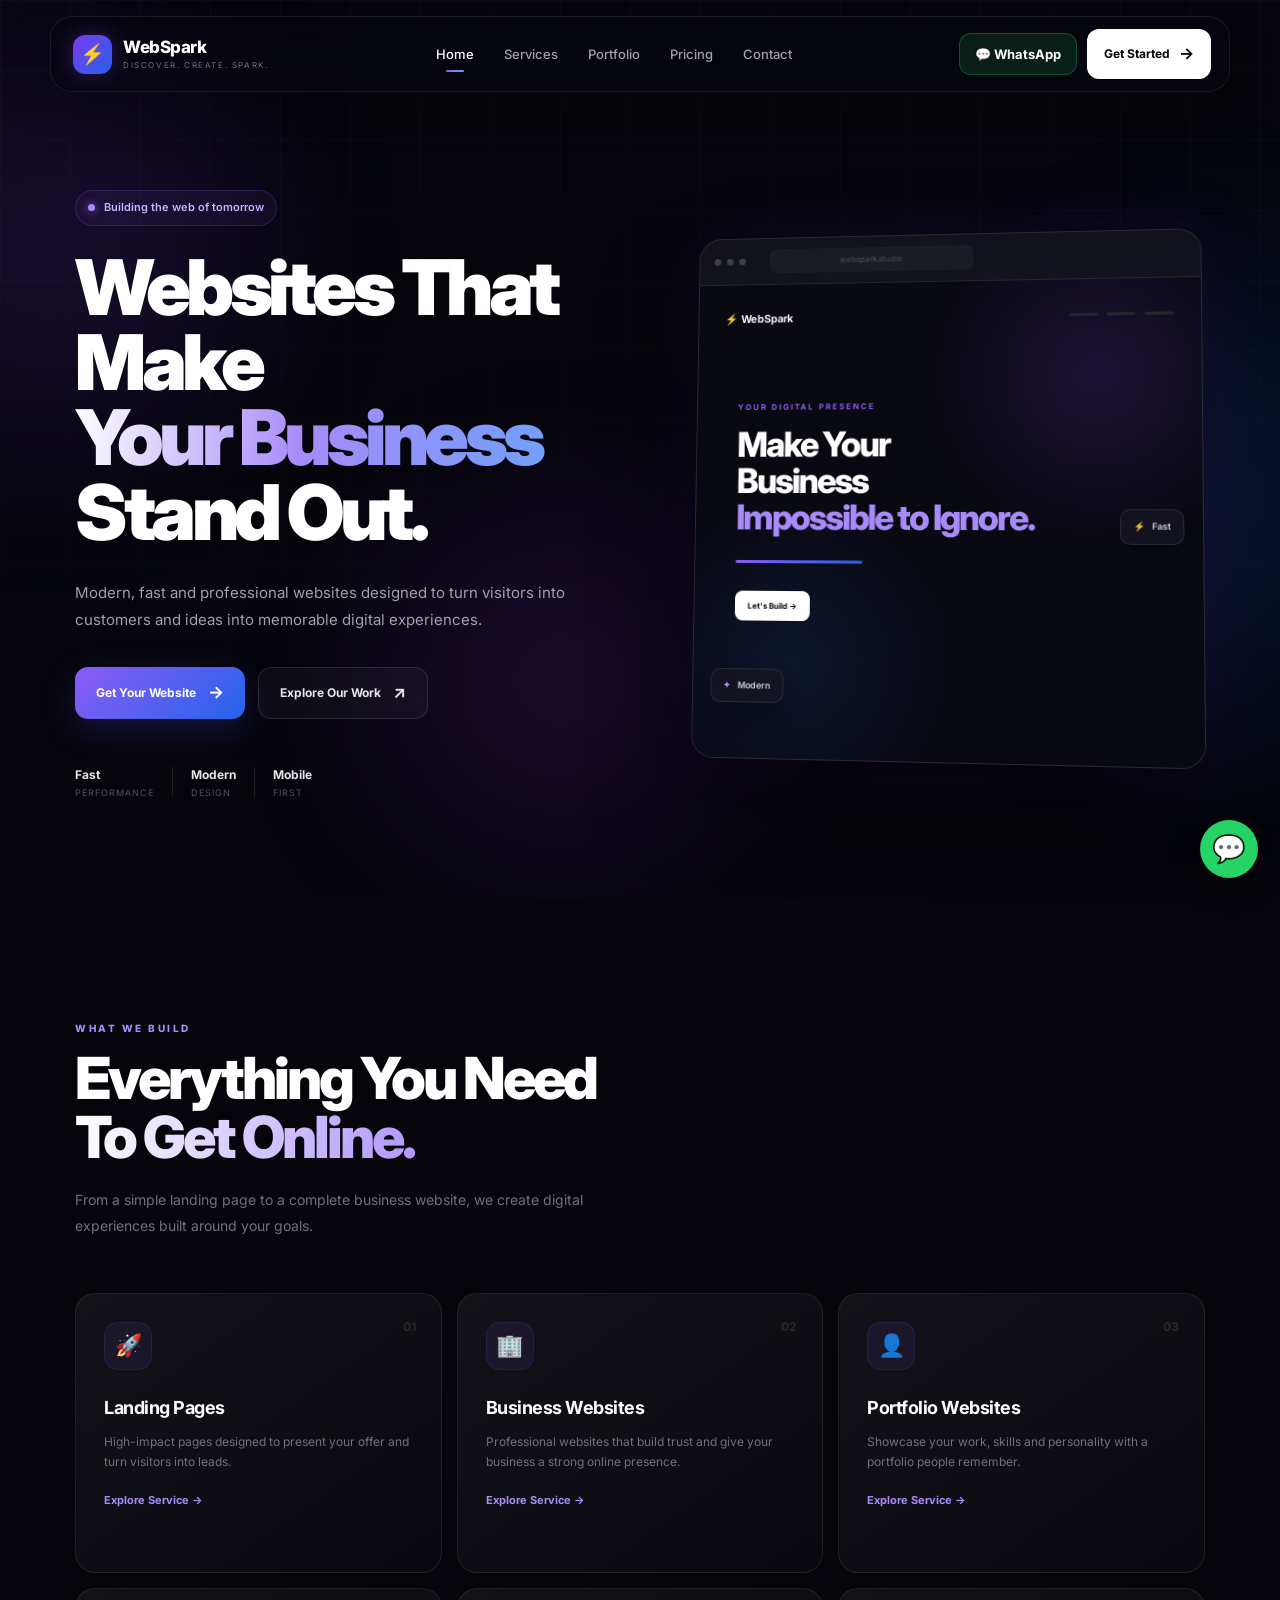
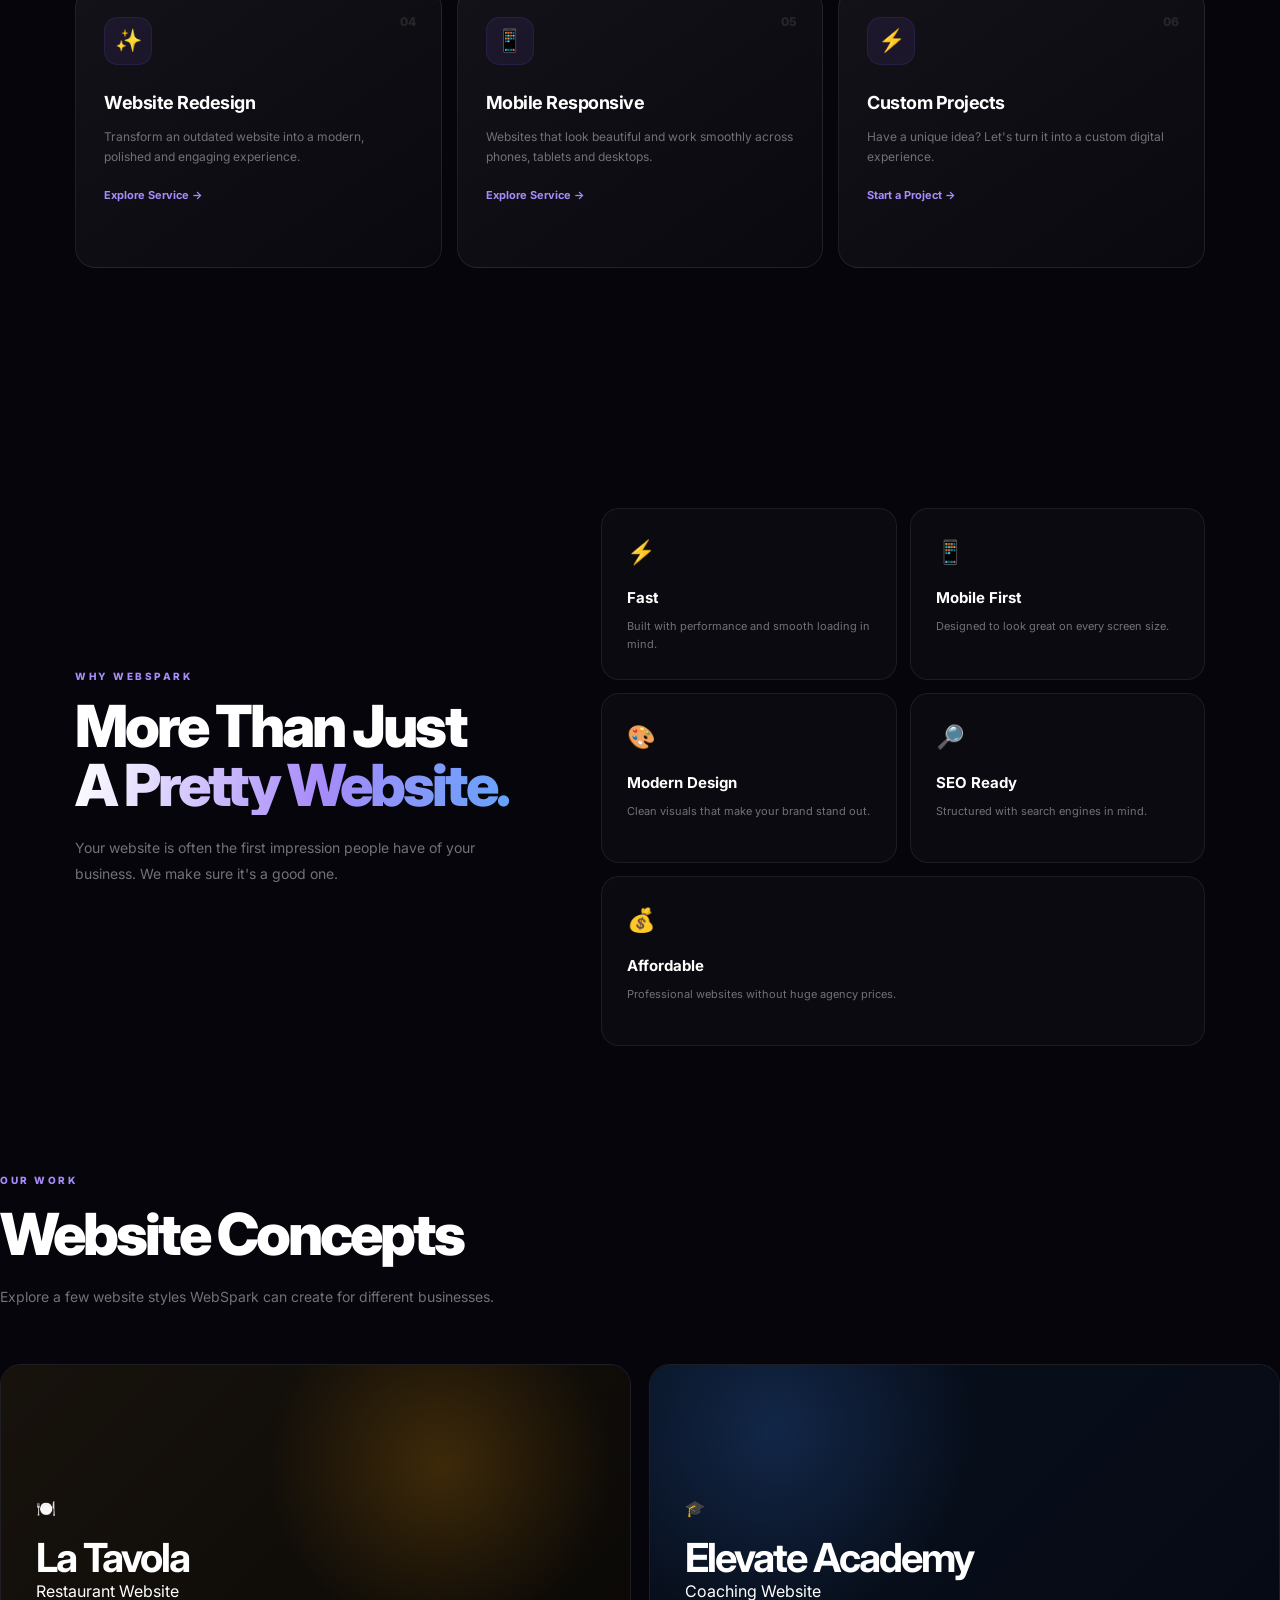
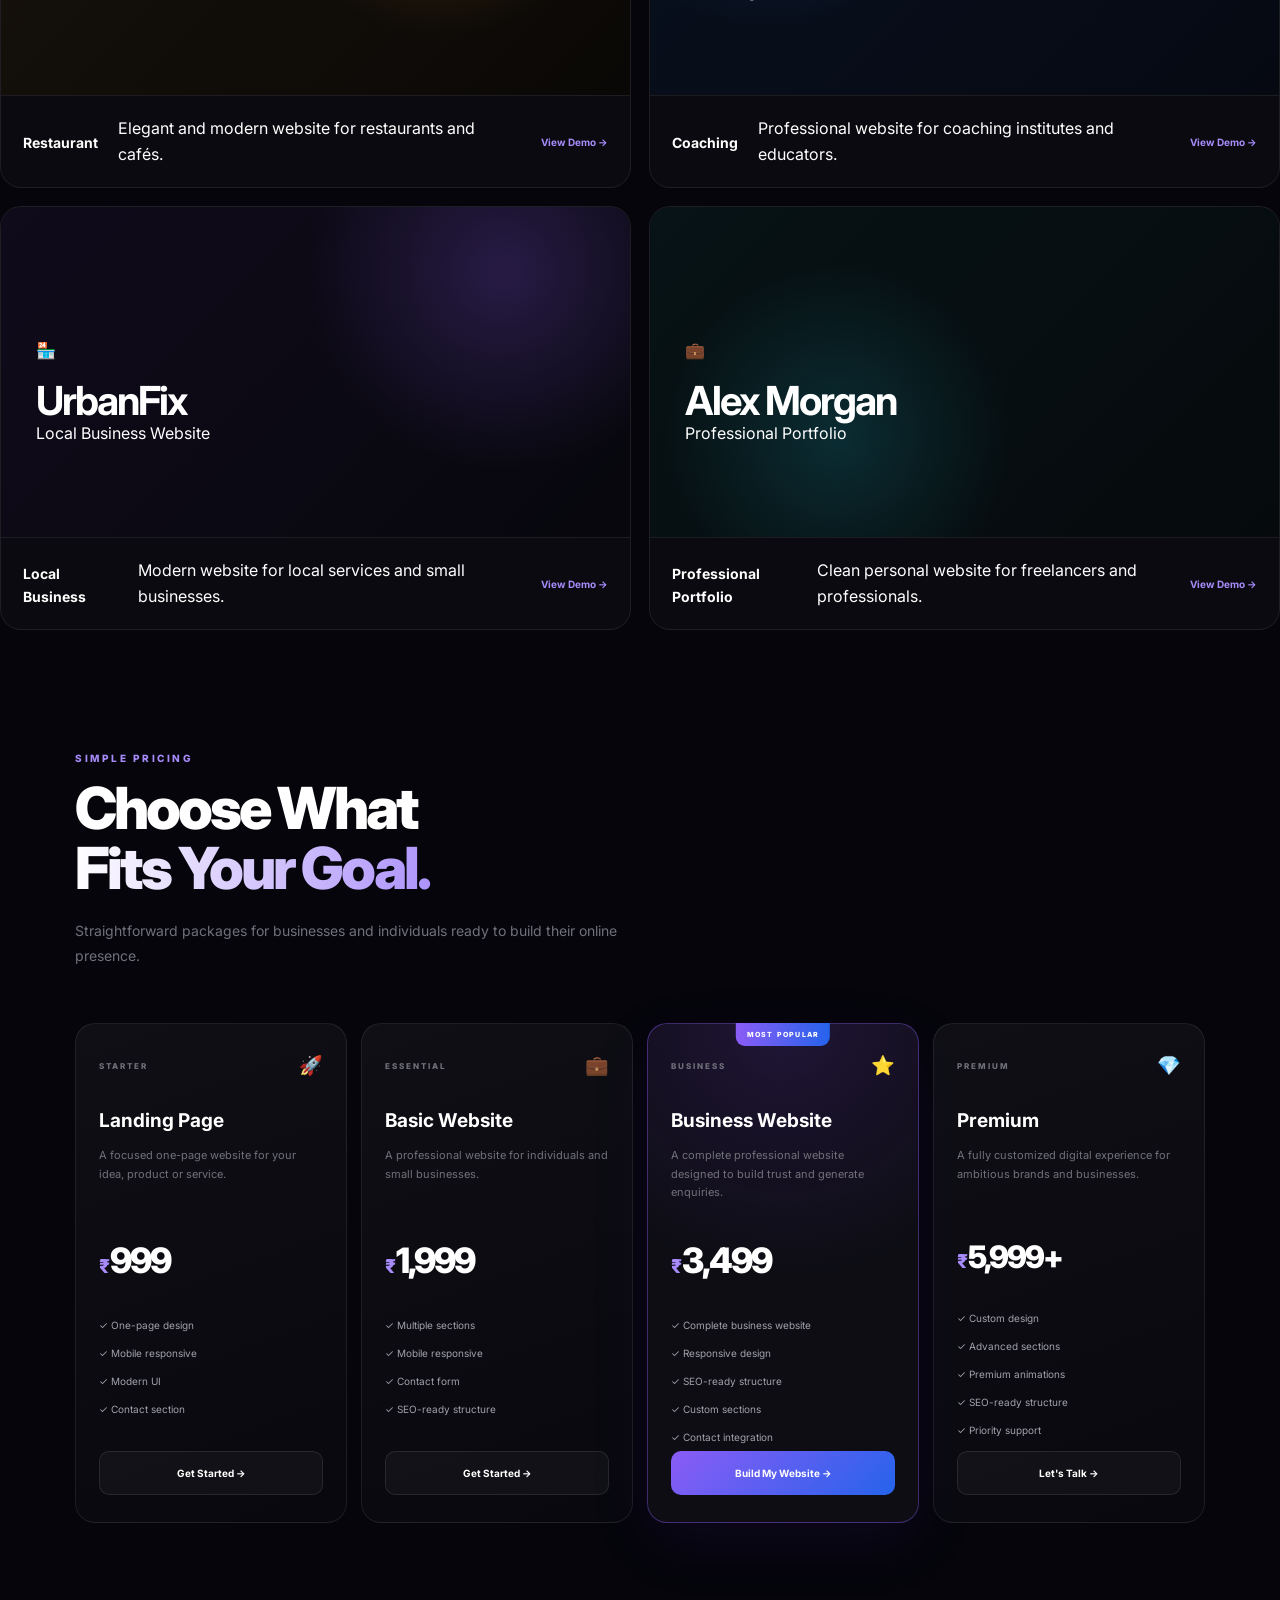
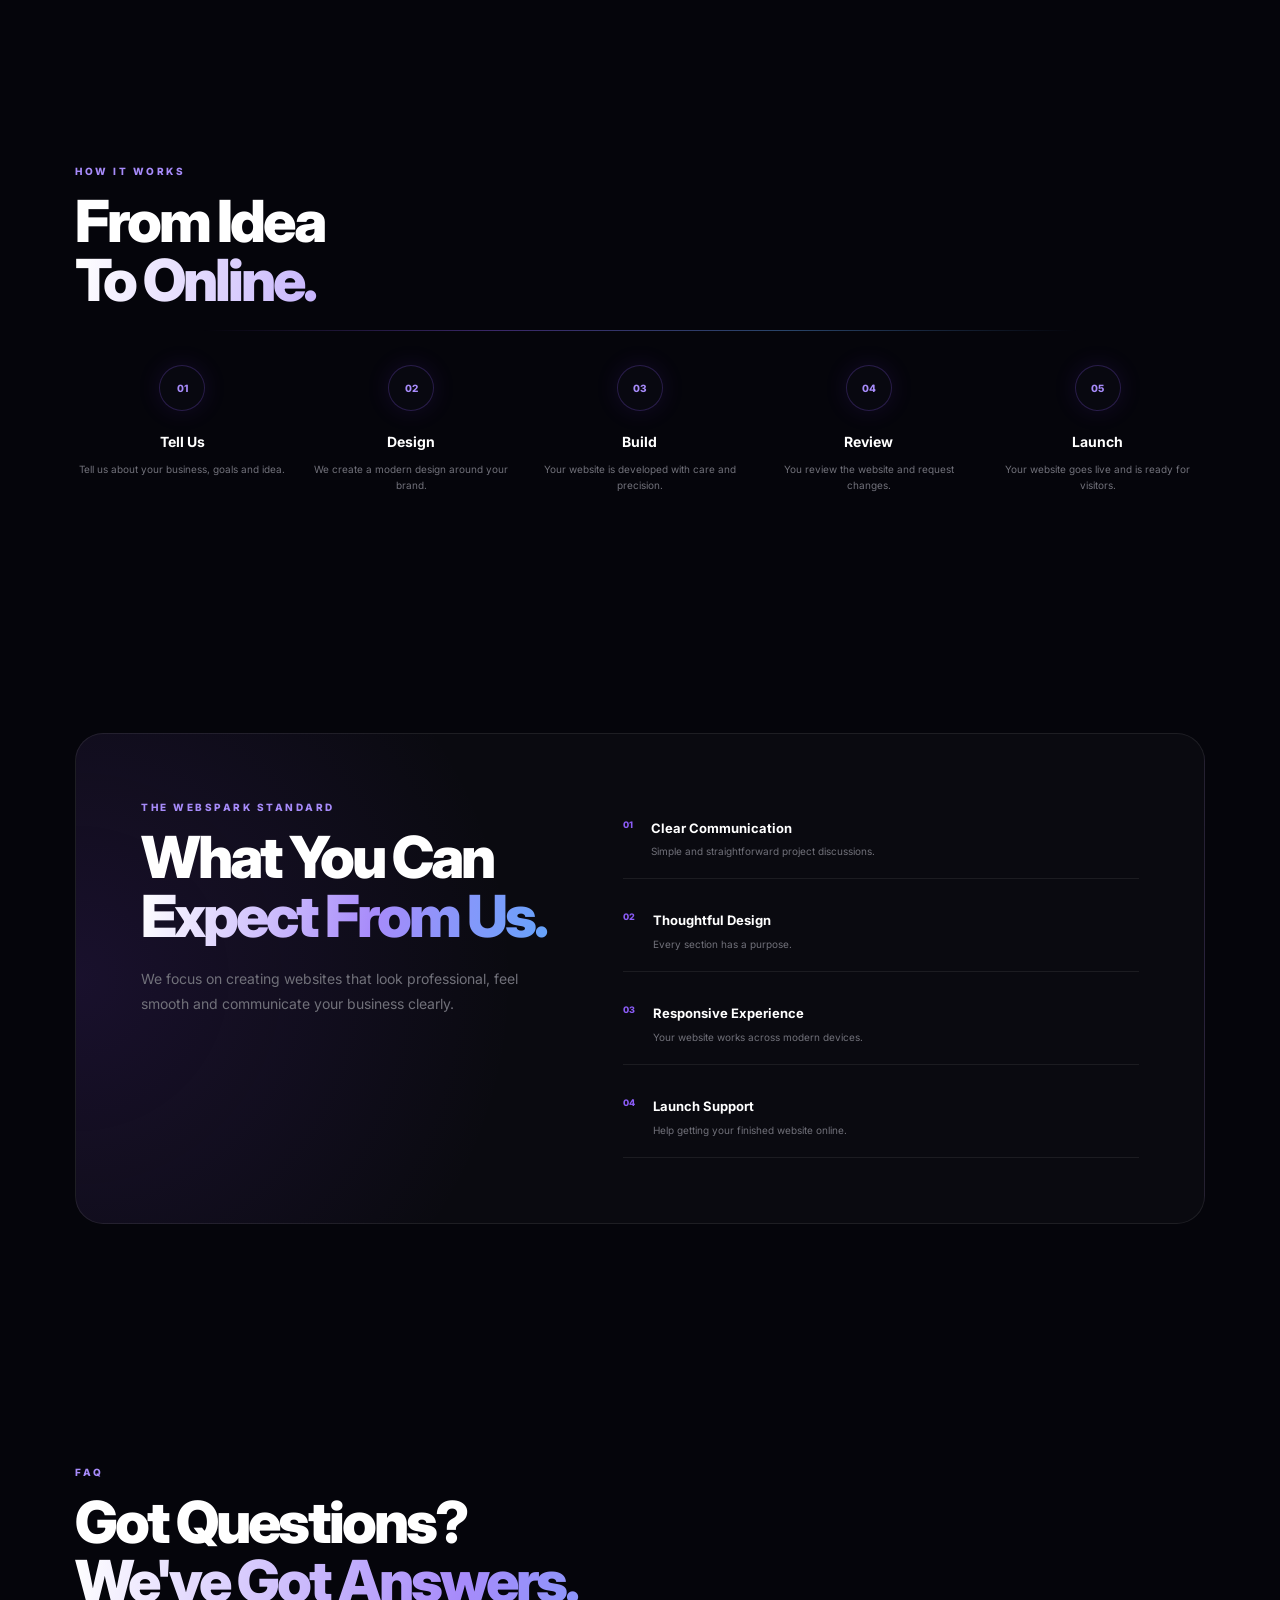
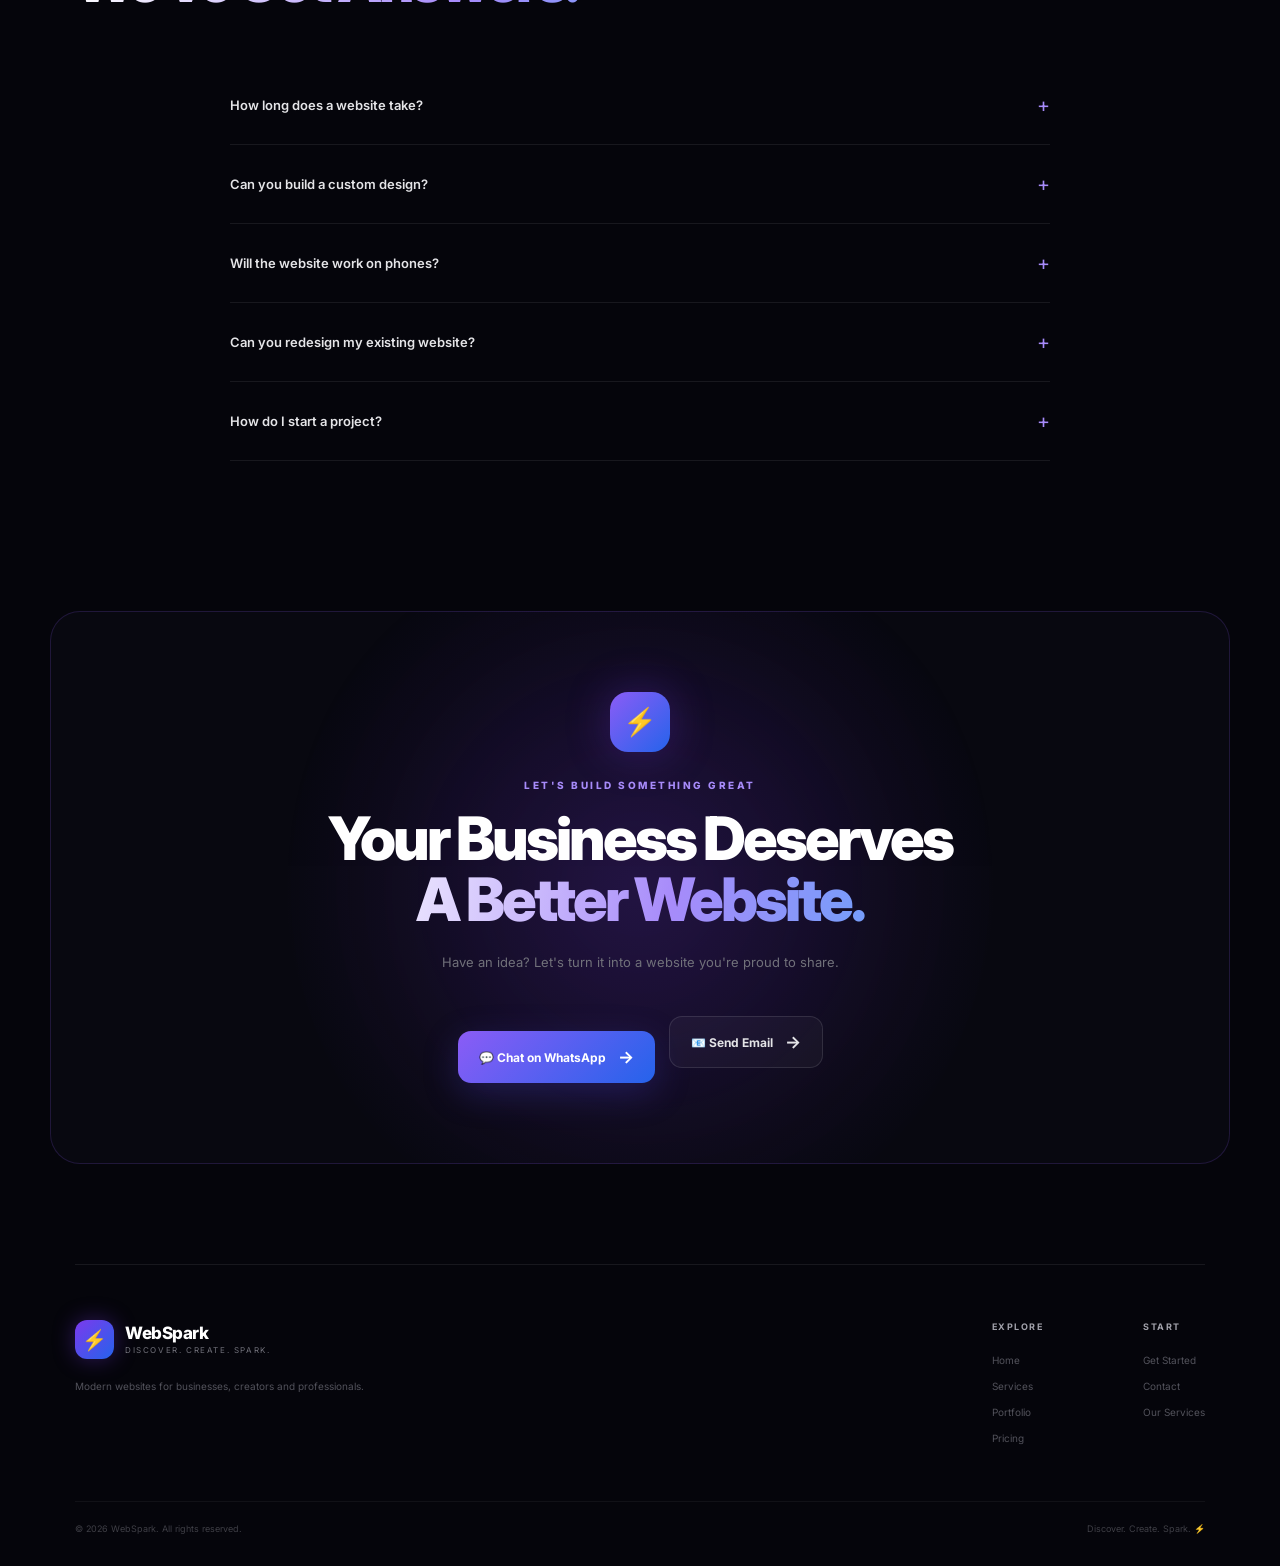
==== commit db56a546: "Add inline styles for portfolio components" ====
--- a/index.html
+++ b/index.html
@@ -21,6 +21,23 @@
     <title>WebSpark ⚡ | Modern Websites That Make Businesses Stand Out</title>
 
     <link rel="stylesheet" href="style.css">
+    <style>
+.portfolio-demo-link {
+    position: relative;
+    z-index: 100;
+    pointer-events: auto !important;
+}
+
+.portfolio-card {
+    position: relative;
+}
+
+.portfolio-preview,
+.portfolio-info {
+    position: relative;
+    z-index: 1;
+}
+</style>
 </head>
 
 <body>
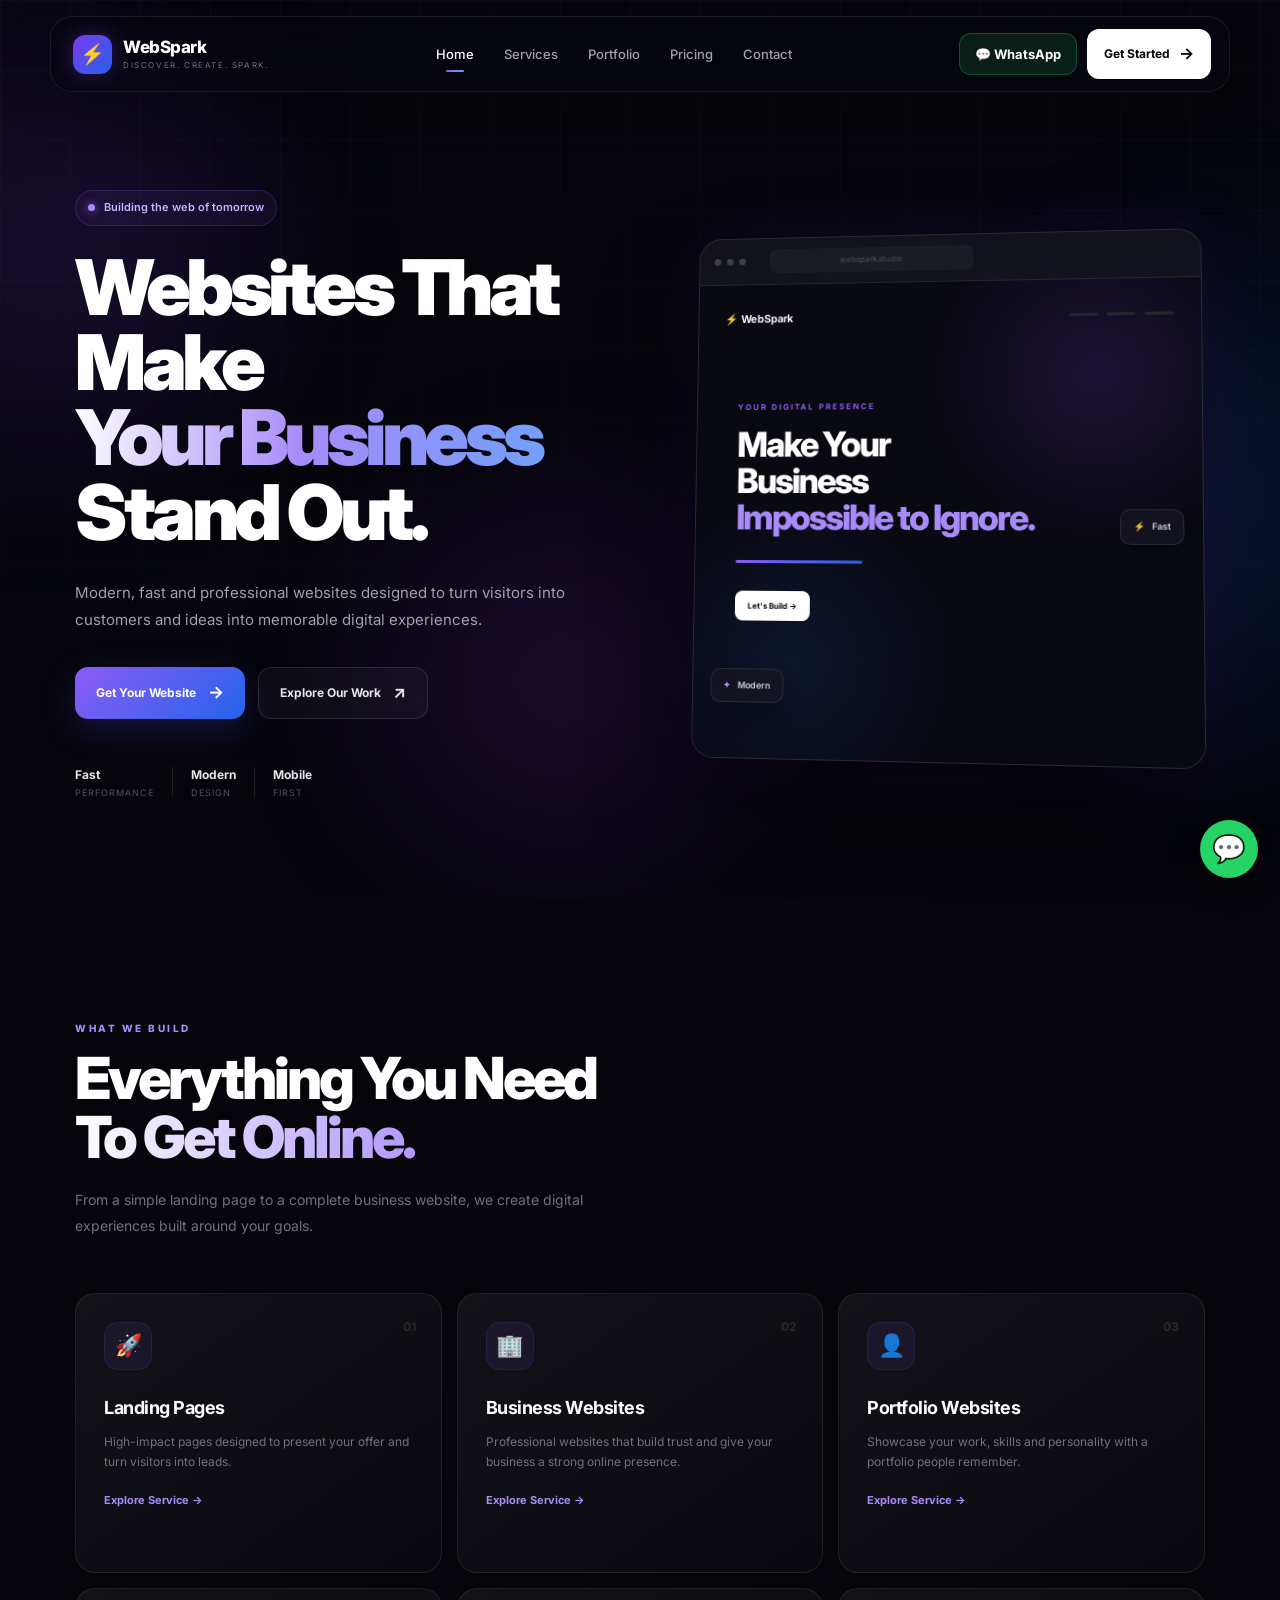
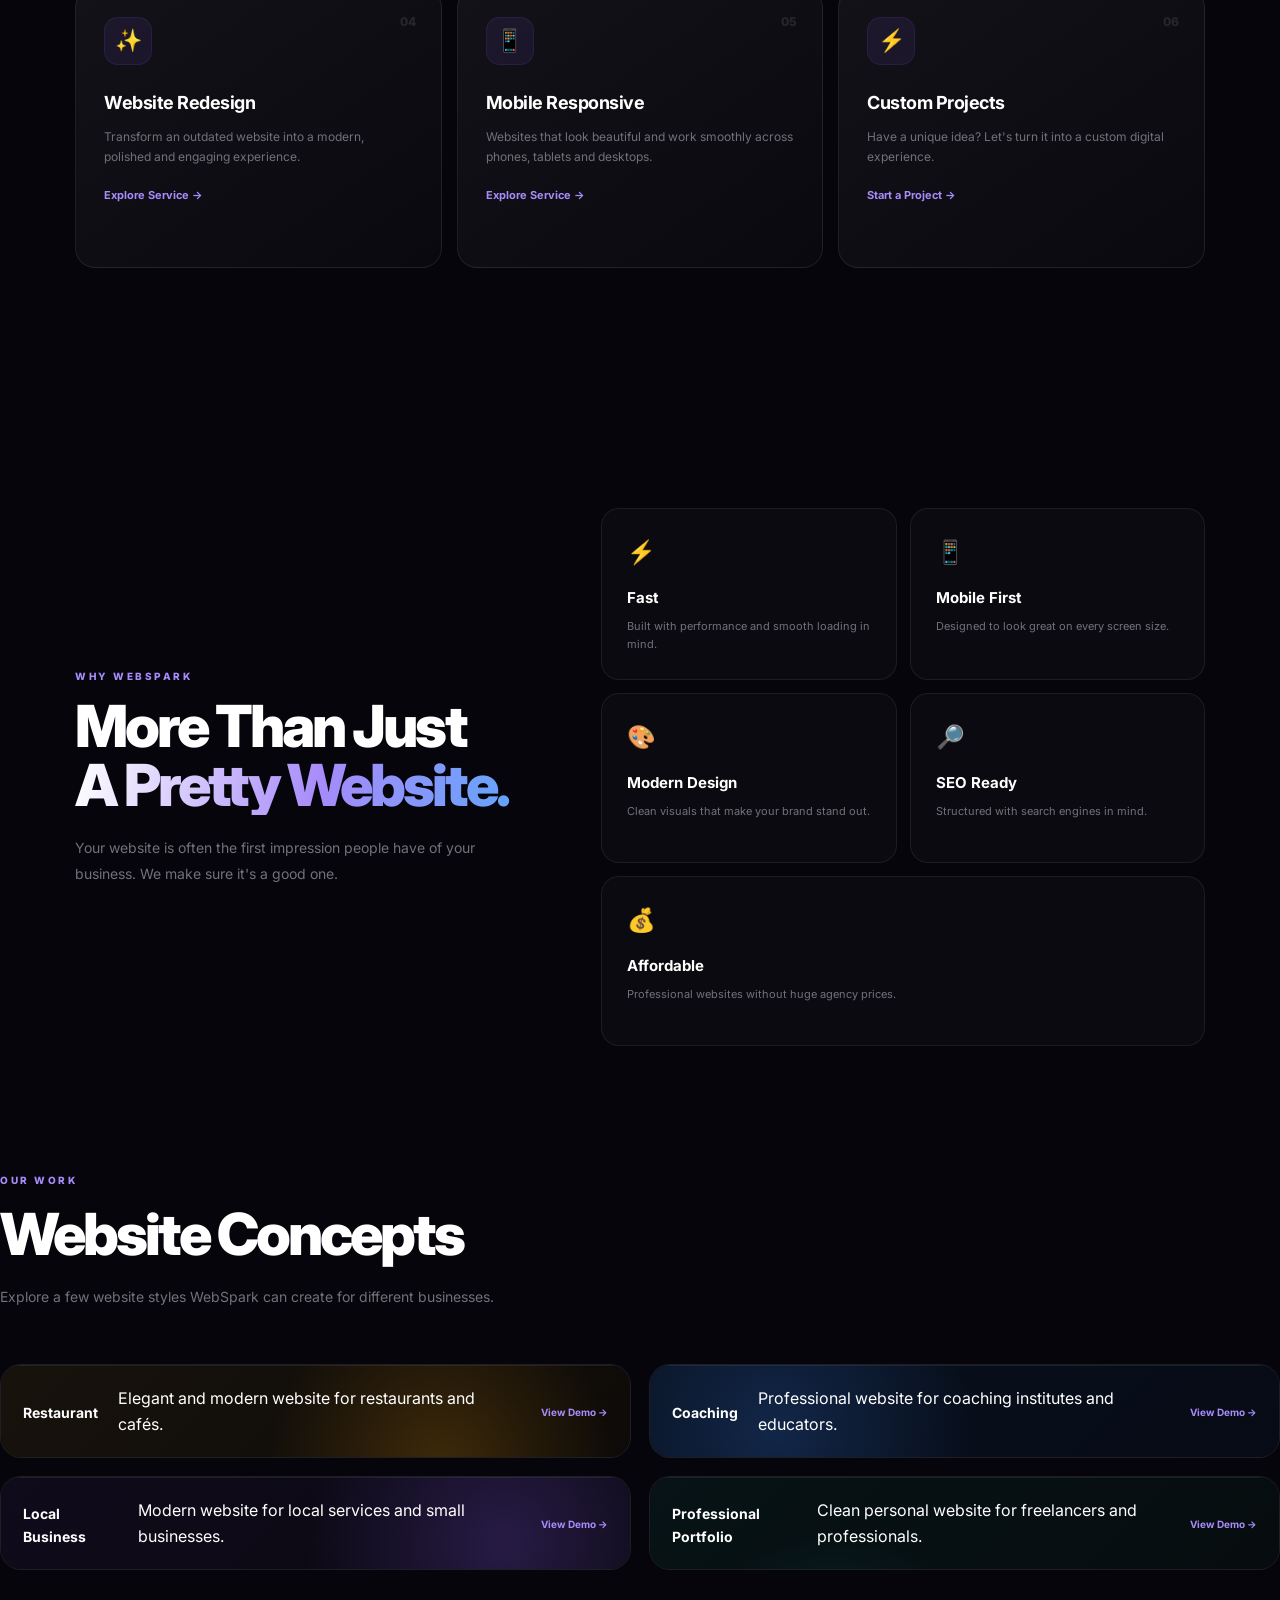
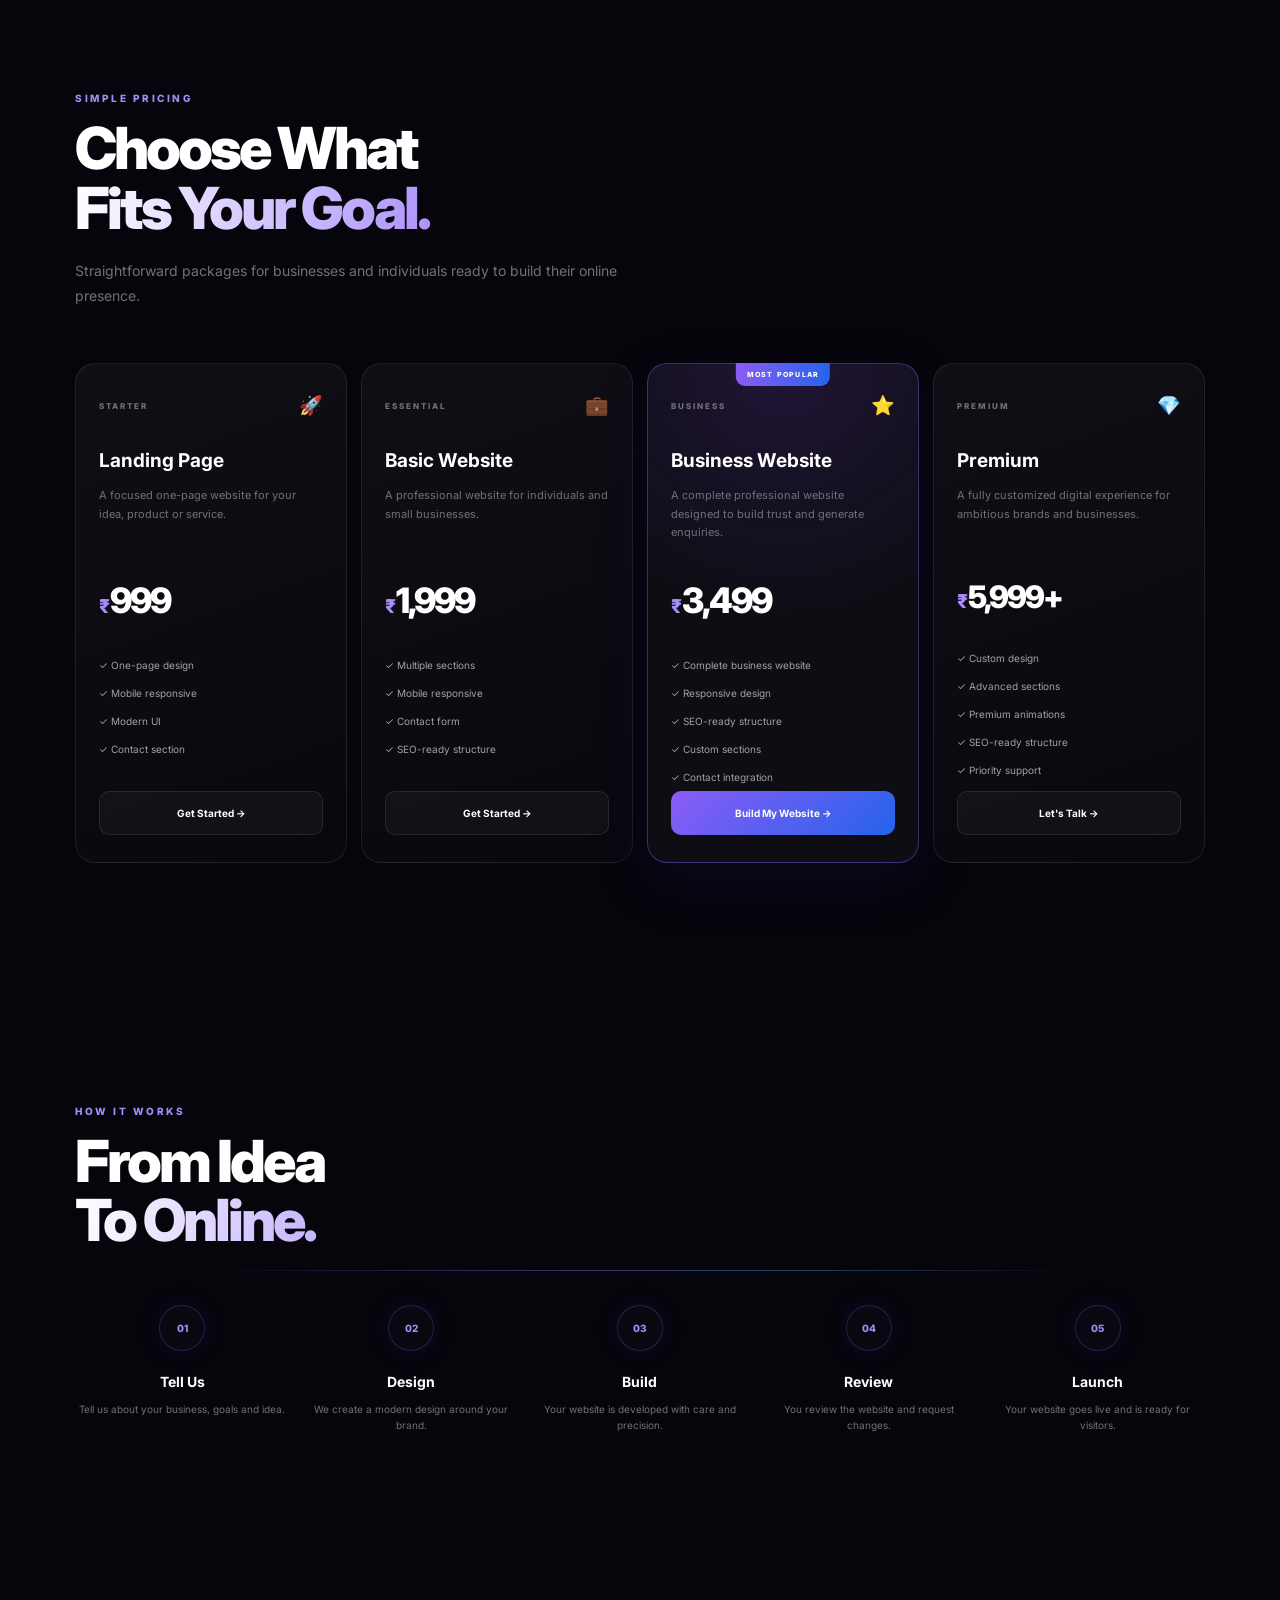
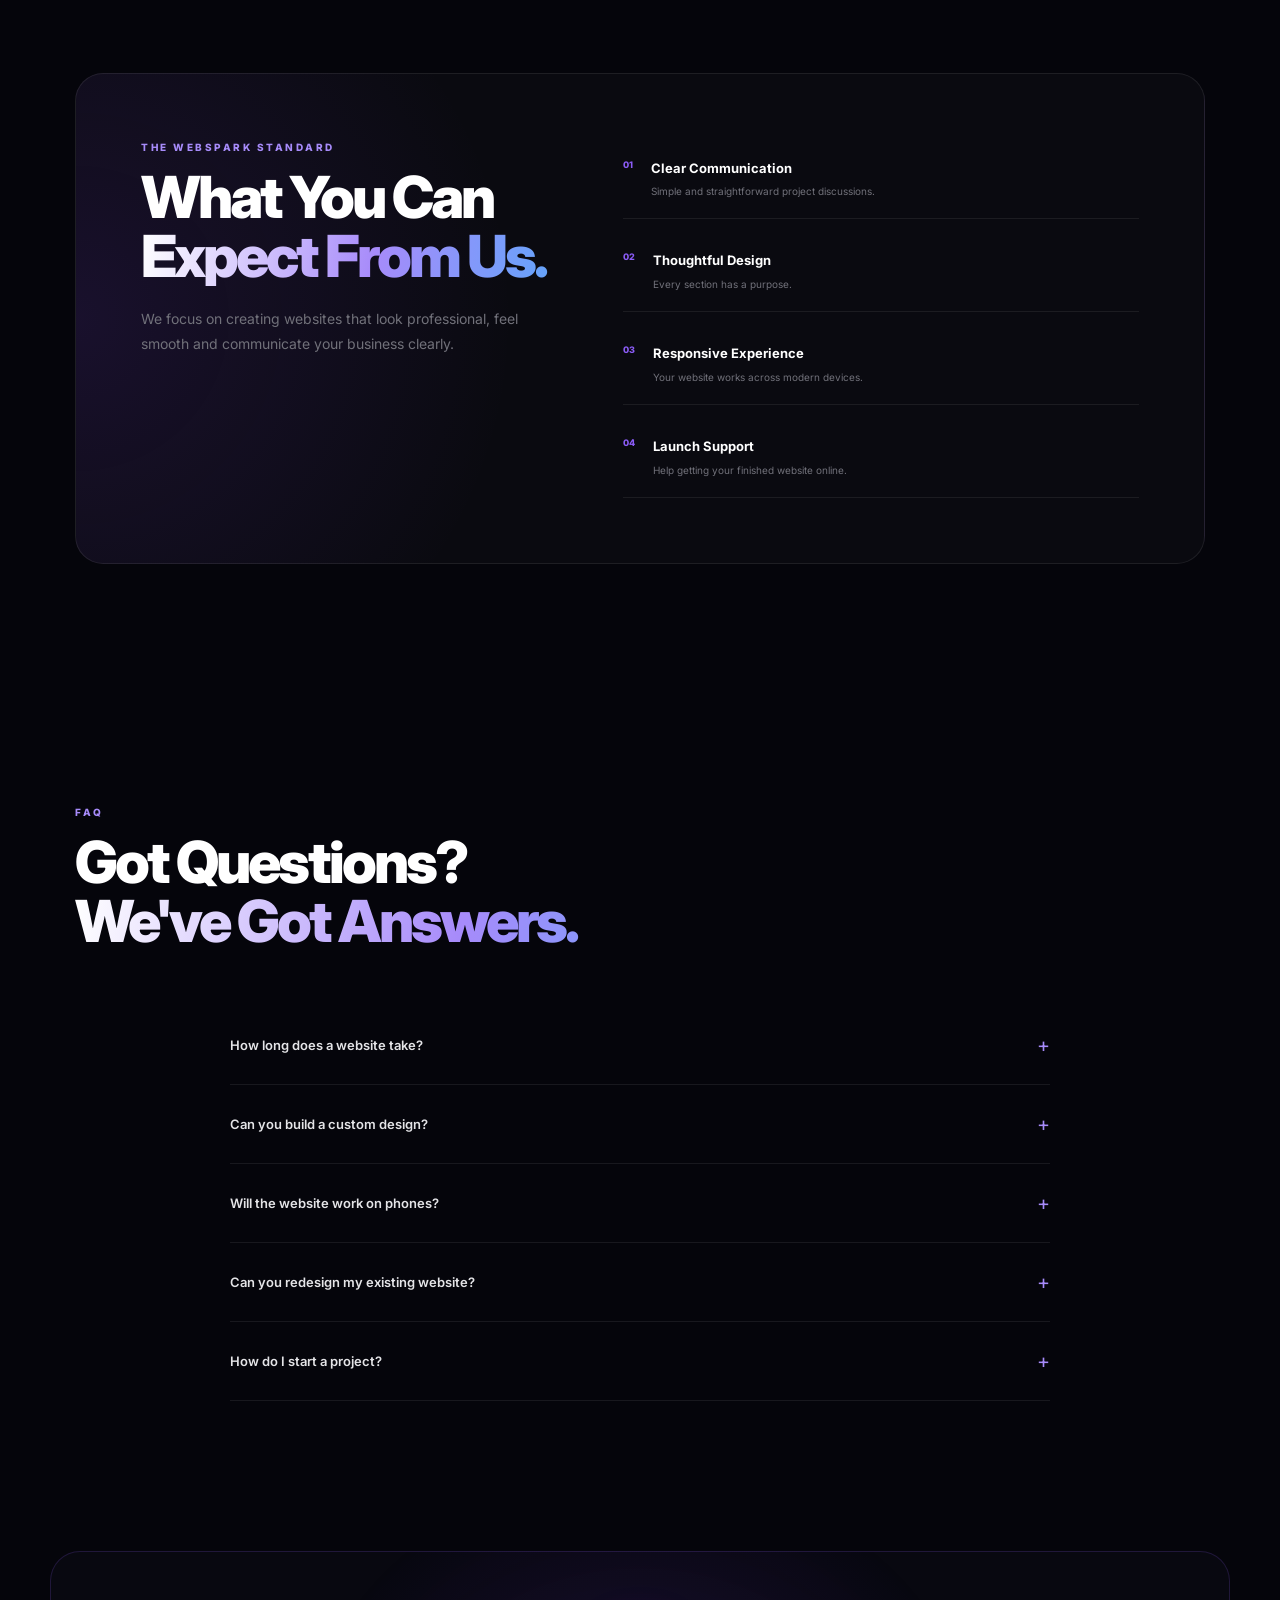
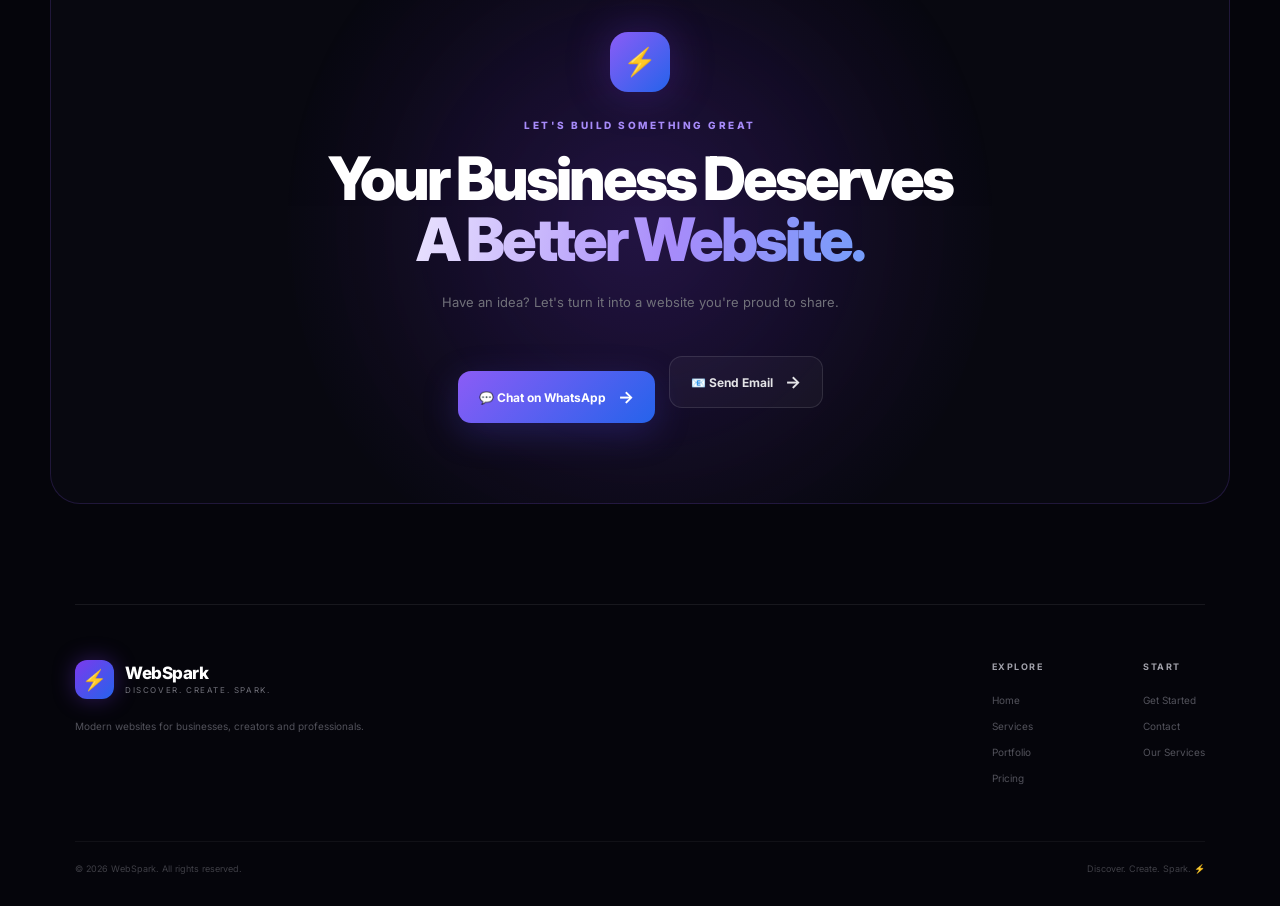
==== commit 514268bb: "Remove inline CSS from index.html Removed inline CSS styles for portfolio elements." ====
--- a/index.html
+++ b/index.html
@@ -21,23 +21,7 @@
     <title>WebSpark ⚡ | Modern Websites That Make Businesses Stand Out</title>
 
     <link rel="stylesheet" href="style.css">
-    <style>
-.portfolio-demo-link {
-    position: relative;
-    z-index: 100;
-    pointer-events: auto !important;
-}
-
-.portfolio-card {
-    position: relative;
-}
-
-.portfolio-preview,
-.portfolio-info {
-    position: relative;
-    z-index: 1;
-}
-</style>
+    
 </head>
 
 <body>
@@ -574,7 +558,7 @@
                 </p>
 
                 <a
-                    href="restaurant-demo.html"
+                    href="demo-restaurant.html"
                     class="portfolio-demo-link"
                 >
                     View Demo →
--- a/style.css
+++ b/style.css
@@ -2324,3 +2324,58 @@
     }
 
 }
+
+/* FIX: Portfolio demo buttons must stay clickable */
+.portfolio-card {
+    position: relative;
+}
+
+.portfolio-card .portfolio-preview {
+    pointer-events: none;
+}
+
+.portfolio-card .portfolio-info {
+    position: relative;
+    z-index: 20;
+}
+
+.portfolio-card .portfolio-info a {
+    position: relative;
+    z-index: 30;
+    pointer-events: auto !important;
+    cursor: pointer;
+}
+
+/* FINAL PORTFOLIO CLICK FIX */
+.portfolio-card::before,
+.portfolio-card::after,
+.portfolio-preview::before,
+.portfolio-preview::after {
+    pointer-events: none !important;
+}
+
+.portfolio-card {
+    position: relative;
+}
+
+.portfolio-card > * {
+    pointer-events: none;
+}
+
+.portfolio-card .portfolio-info,
+.portfolio-card .portfolio-info * {
+    pointer-events: auto !important;
+}
+
+.portfolio-card .portfolio-info {
+    position: relative;
+    z-index: 9999 !important;
+}
+
+.portfolio-card .portfolio-info a {
+    position: relative;
+    z-index: 10000 !important;
+    display: inline-block;
+    pointer-events: auto !important;
+    cursor: pointer;
+}
